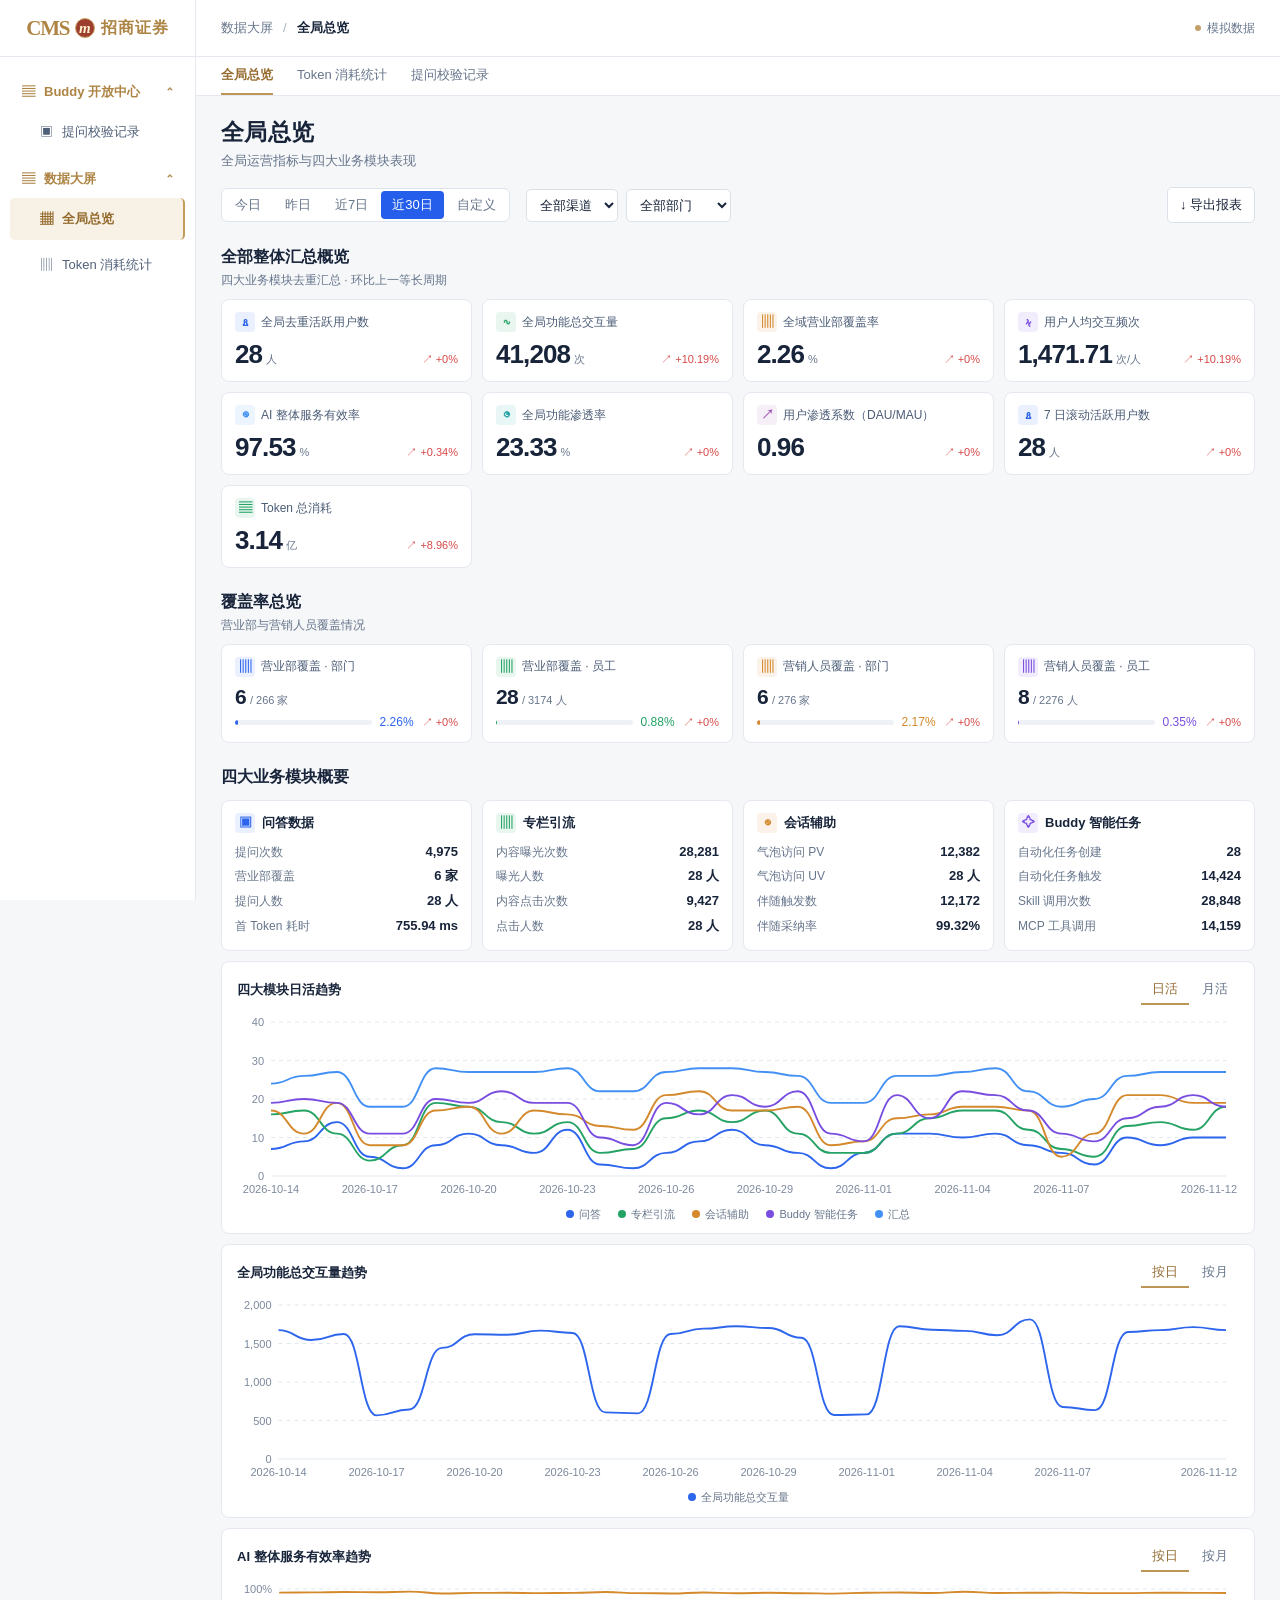
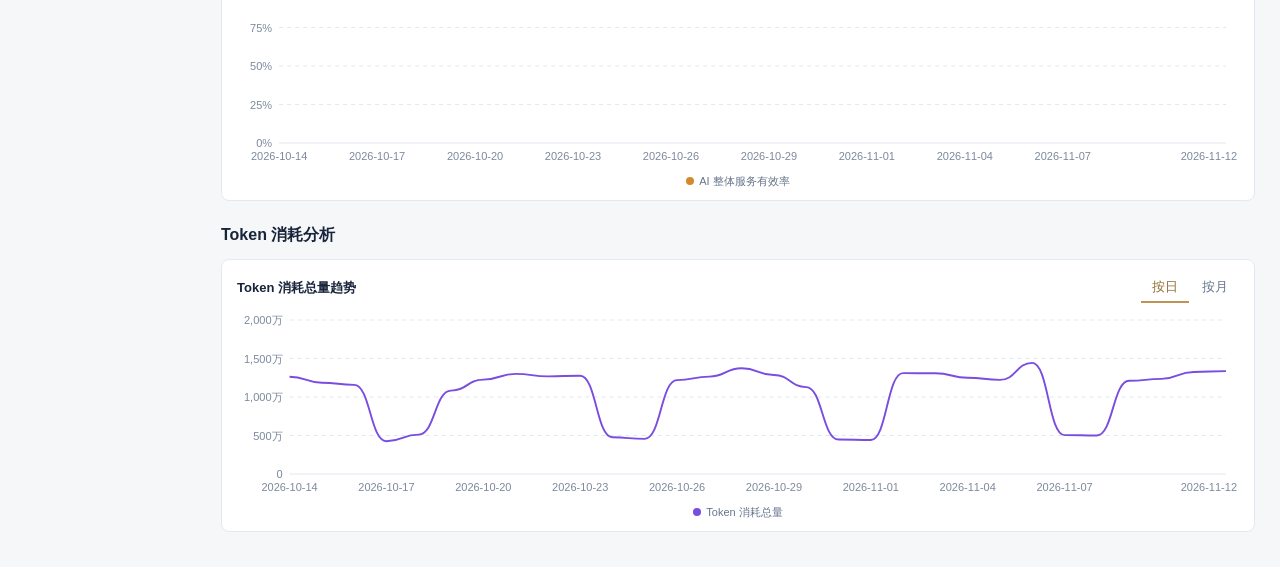
==== index.html @ 815f84dd "Add files via upload" ====
<!doctype html>
<html lang="zh-CN">
<head>
<meta charset="utf-8">
<meta name="viewport" content="width=device-width, initial-scale=1">
<title>数据大屏 · 小招 Buddy</title>
<style>
:root{--bg:#f6f7f9;--paper:#fff;--ink:#18243a;--muted:#66758b;--subtle:#8b97a9;--line:#e5e9ef;--blue:#245eea;--gold:#ad8444;--gold-bg:#f8f1e5;--green:#16865d;--red:#d74847;--rail:196px;--radius:8px;--numbers:"Bahnschrift","Segoe UI",sans-serif}
*{box-sizing:border-box}
body{margin:0;background:var(--bg);color:var(--ink);font:13px/1.55 "Microsoft YaHei","PingFang SC",sans-serif}
button,input,select{font:inherit;color:inherit}
button,select{cursor:pointer}
button{background:var(--paper);border:1px solid #dbe1e9;border-radius:5px;padding:7px 12px;white-space:nowrap}
button:hover{border-color:#a9bff6;color:var(--blue)}
:focus-visible{outline:2px solid var(--blue);outline-offset:2px}
input,select{min-width:0;border:1px solid #dbe1e9;background:white;border-radius:5px;padding:7px 9px}
a{color:inherit;text-decoration:none}
.rail{position:fixed;inset:0 auto 0 0;width:var(--rail);background:var(--paper);border-right:1px solid var(--line);z-index:3}
.brand{height:57px;display:flex;align-items:center;justify-content:center;gap:6px;border-bottom:1px solid var(--line);color:var(--gold);white-space:nowrap;font-weight:700;font-size:16px;letter-spacing:.055em}
.brand b{font:700 21px Georgia,serif;letter-spacing:-.055em}
.brand i{display:grid;place-items:center;width:20px;height:20px;background:#9d3d2e;border:1px solid #ccaa6d;border-radius:50%;color:#fff1cf;font:italic bold 15px Georgia,serif}
.rail-label{display:flex;align-items:center;gap:9px;color:var(--gold);font-weight:700;margin:25px 17px 9px;padding:0 5px}
.rail-label span:last-child{margin-left:auto}
.rail-subnav{list-style:none;margin:0;padding:0}
.rail-subnav + .rail-label{margin-top:16px}
.nav-link{display:flex;align-items:center;gap:9px;height:42px;margin:4px 10px;padding:0 12px;border-radius:5px;color:#506079;border-right:2px solid transparent}
@media(min-width:641px){.rail-subnav .nav-link{padding-inline-start:30px;white-space:nowrap}}
.nav-link:hover{background:#f6f8fc}
.nav-link[aria-current=page]{background:var(--gold-bg);color:#946b2d;border-right-color:#c39c5b;font-weight:700}
.shell{margin-left:var(--rail)}
.top{display:flex;align-items:center;justify-content:space-between;padding:0 25px;min-height:57px;background:var(--paper);border-bottom:1px solid var(--line);gap:10px}
.crumb{display:flex;align-items:center;gap:10px;color:var(--muted)}
.crumb strong{color:var(--ink)}
.crumb i{font-style:normal;color:#a7b1be}
.demo{display:flex;align-items:center;gap:6px;color:var(--muted);font-size:12px;white-space:nowrap}
.demo::before{content:"";width:6px;height:6px;border-radius:50%;background:#c3a06a}
.tabs{display:flex;align-items:stretch;gap:24px;height:39px;padding:0 25px;background:var(--paper);border-bottom:1px solid var(--line)}
.tabs a{display:flex;align-items:center;color:var(--muted);border-bottom:2px solid transparent}
.tabs a[aria-current=page]{color:#976d32;border-color:#bd9556;font-weight:700}
.record-panel{margin-top:14px;border-radius:4px}
.record-filters{padding:15px 12px;border-bottom:1px solid var(--line)}
.record-filters label{display:inline-flex;align-items:center;gap:6px}
.record-filters input{width:170px}
.record-actions{display:flex;gap:8px;margin-left:auto}
.record-query{background:#be8e52;color:white;border-color:#be8e52}
.record-query:hover{background:#a97639;color:white;border-color:#a97639}
.record-table th{background:#f7f7f8}
.record-table td:first-child{white-space:normal;min-width:210px}
.record-table td:nth-child(7){white-space:normal;min-width:125px}
.record-status{display:inline-block;padding:1px 7px;border:1px solid currentColor;border-radius:3px;font-size:12px}
.record-status.ok{color:#16865d;background:#f0fbf5}
.record-status.warn{color:#a86b2b;background:#fff7e9}
.record-status.error{color:#b33b3b;background:#fff2f2}
.record-export{border:0;padding:4px;color:var(--blue);background:transparent}
.record-panel .table-footer{justify-content:flex-end;padding-inline:12px;border-top:1px solid var(--line)}
.record-panel .table-footer button[aria-current=page]{background:#be8e52;color:white;border-color:#be8e52}
main{max-width:1760px;margin:auto;padding:21px 25px 35px}
.page-title{margin:0 0 3px;font-size:23px;letter-spacing:.015em;line-height:1.35}
.page-intro{color:var(--muted);margin:0 0 16px}
.toolbar,.filters{display:flex;align-items:center;flex-wrap:wrap;gap:8px}
.toolbar{margin-bottom:20px;min-height:35px}
.toolbar .push{margin-left:auto}
.segment{display:inline-flex;align-items:center;gap:2px;padding:2px;border:1px solid #dfe4ec;border-radius:6px;background:white}
.segment button{border:0;padding:4px 11px;background:transparent;color:var(--muted);border-radius:4px}
.segment button[aria-pressed=true]{color:white;background:var(--blue)}
.date-range{display:flex;align-items:center;flex-wrap:wrap;gap:6px}
.date-range input{padding:5px 7px}
.date-range[hidden]{display:none}
.section{margin-top:22px}
.section h2{margin:0 0 2px;font-size:16px;line-height:1.5}
.section-head{margin-bottom:9px;display:flex;align-items:end;justify-content:space-between;gap:8px;flex-wrap:wrap}
.section-head p{margin:0;font-size:12px;color:var(--muted)}
.panel,.card{background:var(--paper);border:1px solid var(--line);border-radius:var(--radius);min-width:0}
.grid4{display:grid;grid-template-columns:repeat(4,minmax(0,1fr));gap:10px}
.grid7{display:grid;grid-template-columns:repeat(7,minmax(0,1fr));gap:10px}
.card{padding:12px 13px}
.stat{min-height:83px;display:flex;flex-direction:column;justify-content:space-between;gap:8px}
.stat-label{display:flex;align-items:center;gap:6px;color:#4b5c76;font-size:12px}
.icon{width:20px;height:20px;flex:0 0 20px;display:inline-grid;place-items:center;background:color-mix(in srgb,var(--accent),white 90%);color:var(--accent);border-radius:4px;font:bold 13px var(--numbers)}
.stat-value{font:600 26px/1.1 var(--numbers);font-variant-numeric:tabular-nums;letter-spacing:-.035em;white-space:nowrap}
.unit{font:11px "Microsoft YaHei",sans-serif;color:var(--muted);margin-left:4px;letter-spacing:0}
.stat-foot{display:flex;align-items:baseline;justify-content:space-between;gap:4px;flex-wrap:wrap}
.delta{font:11px var(--numbers);white-space:nowrap}
.up{color:var(--red)}.down{color:var(--green)}
.bar-row{display:flex;align-items:center;gap:8px;margin-top:7px;color:var(--accent);font:12px var(--numbers)}
.bar{flex:1;height:5px;background:#eef1f5;border-radius:4px;overflow:hidden}
.bar i{display:block;height:100%;background:var(--accent);border-radius:4px}
.module h3{display:flex;align-items:center;gap:7px;margin:0 0 7px;font-size:13px}
.module dl{margin:0}
.module dl div{display:flex;justify-content:space-between;align-items:baseline;gap:4px;padding:3px 0}
.module dt{font-size:12px;color:var(--muted)}
.module dd{margin:0;font:600 13px var(--numbers)}
.chart-panel{margin-top:10px;padding:13px 15px 10px}
.chart-head{display:flex;align-items:center;justify-content:space-between;gap:10px;margin-bottom:5px;flex-wrap:wrap}
.chart-head h3,.pie-panel h3{font-size:13px;margin:0}
.chart-head .segment{border:0;border-radius:0;padding:0}
.chart-head .segment button{border-radius:0;border-bottom:2px solid transparent}
.chart-head .segment button[aria-pressed=true]{background:transparent;border-bottom-color:#bd9556;color:#956d35}
.plot{position:relative}
.plot canvas{display:block;width:100%;height:194px}
.plot[data-compact=true] canvas{height:175px}
.plot-tip{position:absolute;display:none;pointer-events:none;z-index:2;background:#fff;border:1px solid #e1e7ef;border-radius:6px;box-shadow:0 4px 18px #1f365a19;padding:8px 10px;font-size:12px;white-space:nowrap}
.plot-tip b{display:block;margin-bottom:3px}
.legend{display:flex;gap:6px 13px;justify-content:center;flex-wrap:wrap;margin:2px 0 0}
.legend button{background:transparent;border:0;padding:0 2px;color:var(--muted);font-size:11px}
.legend button[aria-pressed=false]{opacity:.45;text-decoration:line-through}
.swatch{width:8px;height:8px;display:inline-block;border-radius:50%;margin-right:5px}
.filter-panel{padding:10px 0;border-bottom:1px solid var(--line)}
.filter-panel .filters + .filters{margin-top:8px}
.filter-label{font-size:12px;color:var(--muted);white-space:nowrap}
.filter-btn{min-width:152px;text-align:left;display:flex;justify-content:space-between;gap:12px}
.filter-btn span:first-child{overflow:hidden;text-overflow:ellipsis;max-width:175px}
.filter-btn span:last-child{color:var(--subtle)}
.filter-dropdown{position:relative}
.filter-dropdown summary{list-style:none;cursor:pointer;background:white;border:1px solid #dbe1e9;border-radius:5px;padding:7px 12px}
.filter-dropdown summary::-webkit-details-marker{display:none}
.filter-dropdown[open] summary,.filter-dropdown summary:hover{border-color:#a9bff6}
.dropdown-options{position:absolute;z-index:4;top:calc(100% + 4px);left:0;width:215px;padding:8px;background:white;border:1px solid var(--line);border-radius:6px;box-shadow:0 4px 16px #1f365a19}
.dropdown-options input[type=search]{width:100%}
.dropdown-options label{display:flex;align-items:center;gap:7px;padding:5px 4px;cursor:pointer;border-radius:4px}
.dropdown-options label[hidden],.dropdown-options p[hidden]{display:none}
.dropdown-options label:hover{background:#f4f7fc}
.dropdown-options p{margin:6px 4px;color:var(--muted)}
@media(max-width:640px){.filter-panel{position:relative}.filter-dropdown{position:static}.dropdown-options{top:auto;left:0;margin-top:4px}}
.primary{background:var(--blue);border-color:var(--blue);color:white}
.primary:hover{background:#194fce;color:white;border-color:#194fce}
.dimension{padding:0 14px}
.dimension .chart-panel{border:0;border-radius:0;margin:0;padding:10px 0}
.dimension-tabs{display:flex;gap:16px;border-bottom:1px solid var(--line)}
.dimension-tabs button{padding:9px 9px;border:0;border-bottom:2px solid transparent;border-radius:0;background:transparent;color:var(--muted)}
.dimension-tabs button[aria-pressed=true]{border-color:var(--blue);color:var(--blue);font-weight:700}
.table-wrap{overflow:auto}
table{border-collapse:collapse;width:100%;text-align:left;white-space:nowrap}
th,td{padding:9px 12px;border-bottom:1px solid #edf0f4}
th{background:#f6f8fb;color:#516079;font-weight:600;font-size:12px}
td.num,th.num{text-align:right}
td.num{font:13px var(--numbers);font-variant-numeric:tabular-nums}
tbody tr:hover{background:#f8faff}
tbody tr:last-child td{border-bottom:0}
.table-footer{display:flex;align-items:center;justify-content:space-between;gap:8px;padding:10px 0;color:var(--muted);font-size:12px}
.table-footer button{padding:4px 9px;margin-left:4px}
button:disabled{opacity:.45;cursor:default}
.empty{text-align:center;color:var(--muted);padding:20px}
.pies{display:grid;grid-template-columns:repeat(2,minmax(0,1fr));gap:10px}
.pie-panel{padding:13px 15px}
.pie-body{display:flex;align-items:center;justify-content:center;gap:clamp(12px,3vw,45px);min-height:188px}
.pie{width:144px;aspect-ratio:1;flex:0 0 144px;position:relative}
.pie svg{display:block;width:100%;height:100%;overflow:visible}
.pie-slice{cursor:pointer;transition:opacity .15s,stroke-width .15s;pointer-events:stroke}
.pie-body[data-active] .pie-slice:not(.active){opacity:.25}
.pie-slice.active{stroke-width:25}
.pie-core{position:absolute;inset:23%;background:white;border-radius:50%;display:grid;place-content:center;text-align:center;font:600 20px var(--numbers);white-space:nowrap}
.pie-core{pointer-events:none}
.pie-core small{font:11px "Microsoft YaHei",sans-serif;color:var(--muted);margin-top:3px}
.pie-key{min-width:130px}
.pie-key button{width:100%;display:flex;align-items:center;justify-content:space-between;gap:12px;padding:4px 6px;font-size:12px;border:0;text-align:left}
.pie-key button.active{background:#edf3ff;color:#173e9b}
.pie-key b{font:600 12px var(--numbers)}
.pie-detail{min-height:24px;margin:0;text-align:center;color:var(--muted);font-size:12px}
.pie-detail:not(:empty){color:var(--ink)}
.rank{font:600 13px var(--numbers);color:var(--muted)}
.rank.hot{color:#9b6c2d;background:#fbf0dc;border-radius:4px;display:inline-block;min-width:24px;padding:2px;text-align:center}
.rank-share{display:flex;align-items:center;justify-content:flex-end;gap:8px}
.rank-share progress{width:clamp(56px,8vw,110px);height:6px;border:0;border-radius:5px;overflow:hidden;background:#e9eef6;appearance:none}
.rank-share progress::-webkit-progress-bar{background:#e9eef6}
.rank-share progress::-webkit-progress-value{background:var(--blue);border-radius:5px}
.rank-share progress::-moz-progress-bar{background:var(--blue);border-radius:5px}
.rank-share span{min-width:6ch}
#token-ranking .table-footer{padding-inline:12px;border-top:1px solid var(--line)}
dialog{border:1px solid #dce3ec;border-radius:9px;padding:0;width:min(650px,calc(100% - 30px));color:var(--ink);box-shadow:0 18px 65px #14213d30}
dialog::backdrop{background:#19283c63}
.dialog-head,.dialog-foot{display:flex;align-items:center;justify-content:space-between;padding:13px 18px;border-bottom:1px solid var(--line)}
.dialog-head h2{margin:0;font-size:16px}
.dialog-foot{justify-content:flex-end;gap:8px;border-top:1px solid var(--line);border-bottom:0}
.dialog-body{padding:13px 18px;max-height:65vh;overflow:auto}
.dialog-body p{color:var(--muted);margin:0 0 8px}
.picker-field{display:grid;grid-template-columns:70px 1fr;align-items:start;gap:8px;margin-bottom:10px}
.picker-field>label{padding-top:7px}
.picker-box input[type=search]{width:100%}
.choices{margin-top:5px;display:grid;grid-template-columns:repeat(2,minmax(0,1fr));gap:4px;max-height:142px;overflow:auto}
.choices label{display:flex;align-items:center;gap:6px;padding:3px 4px}
input[type=checkbox]{accent-color:var(--blue)}
.chips{display:flex;gap:4px;flex-wrap:wrap;margin:5px 0}
.chips button{padding:2px 6px;background:#f4f6fb;font-size:11px}
#notice{margin:0;color:#a43d36}
@media(max-width:1250px){.grid7{grid-template-columns:repeat(4,minmax(0,1fr))}}
@media(max-width:900px){:root{--rail:157px}.top,.tabs{padding-inline:15px}main{padding-inline:14px}.grid4,.grid7{grid-template-columns:repeat(2,minmax(0,1fr))}.pie-body{flex-wrap:wrap;gap:9px;padding:12px 0}.pie-key{width:100%}}
@media(max-width:640px){.rail{position:static;width:auto;display:flex;align-items:center;border-right:0;border-bottom:1px solid var(--line);padding:0 8px;flex-wrap:wrap}.brand{border:0;padding:0 5px;height:42px;font-size:13px}.rail-label,.tabs{display:none}.nav-link{padding:0 5px;margin:0 2px;font-size:12px}.shell{margin:0}.top{min-height:40px}.pies{grid-template-columns:1fr}.pie-key{width:auto}.stat-value{font-size:22px}.toolbar .push{margin-left:0}.picker-field{grid-template-columns:1fr}}
</style>
</head>
<body>
<aside class="rail">
  <div class="brand"><b>CMS</b><i aria-hidden="true">m</i><span>招商证券</span></div>
  <nav aria-label="管理后台导航">
    <div class="rail-label" id="rail-buddy"><span aria-hidden="true">▤</span> Buddy 开放中心 <span aria-hidden="true">⌃</span></div>
    <ul class="rail-subnav" aria-labelledby="rail-buddy">
      <li><a class="nav-link" data-page="validation" href="#validation"><span aria-hidden="true">▣</span>提问校验记录</a></li>
    </ul>
    <div class="rail-label" id="rail-dashboard"><span aria-hidden="true">▤</span> 数据大屏 <span aria-hidden="true">⌃</span></div>
    <ul class="rail-subnav" aria-labelledby="rail-dashboard">
      <li><a class="nav-link" data-page="overview" href="#overview"><span aria-hidden="true">▦</span>全局总览</a></li>
      <li><a class="nav-link" data-page="token" href="#token"><span aria-hidden="true">▥</span>Token 消耗统计</a></li>
    </ul>
  </nav>
</aside>
<div class="shell">
  <header class="top"><div class="crumb"><span id="crumb-group">数据大屏</span><i>/</i><strong id="crumb">全局总览</strong></div><span class="demo">模拟数据</span></header>
  <nav class="tabs" aria-label="页面切换"><a data-page="overview" href="#overview">全局总览</a><a data-page="token" href="#token">Token 消耗统计</a><a data-page="validation" href="#validation">提问校验记录</a></nav>
  <main id="main"></main>
</div>
<dialog id="picker" aria-labelledby="picker-title">
  <form id="picker-form">
    <header class="dialog-head"><h2 id="picker-title"></h2><button type="button" data-close aria-label="关闭">×</button></header>
    <div class="dialog-body" id="picker-body"></div>
    <footer class="dialog-foot"><button type="button" data-clear>清空</button><button type="button" data-close>取消</button><button class="primary" type="submit">确认</button></footer>
  </form>
</dialog>
<script>
"use strict";
const main = document.querySelector("#main");
const picker = document.querySelector("#picker");
const colors = ["#2d65ed","#24a364","#d4892d","#794de0","#4390f5","#27a4a6","#a45ab4"];
const symbols = ["♙","∿","▥","ϟ","◉","◔","↗","♙","▤"];
const spaceNames = ["小招 Buddy","营销 AI 助理","财管 AI 助理","风控 AI 报表"];
const modelNames = ["deepseekv4","qw3.1","deepseek-r1","qwen3-max","glm-5"];
const departments = ["数字金融部","财富管理部","机构业务部","风险管理部","信息技术部","运营管理部"];
const groups = ["系统","运营","投顾","风控"];
const people = ["林子涵","陈知远","周明宇","李思宁","张亦航","王雨桐","赵景然","吴书瑶","徐泽宇","孙婉清","何嘉言","许文昊","高若曦","梁启明","沈安琪","蒋子墨","罗致远","郑嘉宁","叶明哲","唐雨菲","顾星辰","程宇轩","方思源","夏清越","陆文静","彭子恒","秦映雪","潘景行"].map((name,index) => ({
  name, department: departments[index % departments.length], group: groups[(index + Math.floor(index / 5)) % groups.length]
}));
const moduleNames = ["问答","专栏引流","会话辅助","Buddy 智能任务"];
const day = 86400000;
const endDay = Date.UTC(2026,10,12);
const startDay = Date.UTC(2026,4,1);
const iso = value => new Date(value).toISOString().slice(0,10);
const stamp = value => new Date(value).toISOString().slice(0,16);
const parseDay = value => Date.parse(value + "T00:00Z");
const number = value => Math.round(value).toLocaleString("zh-CN");
const decimal = (value, digits=2) => Number(value.toFixed(digits)).toLocaleString("zh-CN",{maximumFractionDigits:digits});
const compact = value => value >= 1e8 ? [decimal(value/1e8),"亿"] : value >= 1e4 ? [decimal(value/1e4),"万"] : [number(value),""];
const short = value => compact(value).join("");
const pct = value => decimal(value) + "%";
const safe = value => String(value).replace(/[&<>"']/g, char => ({"&":"&amp;","<":"&lt;",">":"&gt;",'"':"&quot;","'":"&#39;"})[char]);
function randomGenerator(seed) {
  return () => {
    seed = (Math.imul(seed,1664525) + 1013904223) >>> 0;
    return seed / 4294967296;
  };
}
const random = randomGenerator(62317);
const records = [];
for (let date = startDay; date <= endDay; date += day) {
  const weekend = [0,6].includes(new Date(date).getUTCDay());
  const growth = 0.62 + (date-startDay)/(endDay-startDay)*0.62;
  const events = weekend ? 36 : 104;
  for (let index = 0; index < events; index++) {
    const user = Math.floor(random() ** 1.65 * people.length);
    const space = Math.floor(random() ** 1.7 * spaceNames.length);
    const model = Math.floor(random() ** 1.45 * modelNames.length);
    const module = Math.floor(random() ** .65 * moduleNames.length);
    const requests = Math.max(1,Math.round((2 + random()*14) * growth * (1 + (3-space)*.24)));
    const input = Math.round(requests * (1900 + random()*6300) * (1 + module*.12));
    const output = Math.round(requests * (300 + random()*2350));
    const successes = requests - (random() < .28 ? 1 : 0);
    const effective = Math.max(0,successes - (random() < .12 ? 1 : 0));
    const first = (370 + random()*650 + model*44) * successes;
    const answer = (1.75 + random()*3.1 + model*.25) * successes;
    const hour = 8 + Math.floor(random()*13);
    const minute = Math.floor(random()*12)*5;
    const channel = ["PC 端","移动端"][random() < .83 ? 0 : 1];
    records.push({time:date + hour*3600000 + minute*60000,user,space,model,module,requests,input,output,successes,effective,first,answer,channel});
  }
}
const overview = {preset:"近30日",start:iso(endDay-29*day),end:iso(endDay),channel:"",department:"",modes:{}};
const tokenFrom = endDay-29*day;
const tokenTo = endDay+day;
const token = {
  preset:"近30日",start:iso(tokenFrom),end:iso(tokenTo-day),
  granularity:"day",space:new Set(),model:new Set(),group:new Set(),user:new Set(),
  dimension:"space",metric:"total",page:1,rankPage:1
};
const windows = {"今日":1,"昨日":1,"近7日":7,"近30日":30};
const dimensions = {space:"空间",user:"用户",model:"模型"};
const metrics = [
  {id:"requests",label:"请求次数",unit:"次",read:a=>a.requests,format:number},
  {id:"input",label:"输入 Token",unit:"",read:a=>a.input,format:number},
  {id:"output",label:"输出 Token",unit:"",read:a=>a.output,format:number},
  {id:"total",label:"Token 总量",unit:"",read:a=>a.input+a.output,format:number},
  {id:"first",label:"平均首字返回耗时",unit:"ms",read:a=>a.successes?a.first/a.successes:null,format:decimal},
  {id:"rate",label:"请求成功率",unit:"%",read:a=>a.requests?a.successes/a.requests*100:null,format:decimal},
  {id:"answer",label:"平均回答耗时",unit:"s",read:a=>a.successes?a.answer/a.successes:null,format:decimal}
];
const empty = () => ({requests:0,input:0,output:0,successes:0,effective:0,first:0,answer:0,users:new Set(),modules:moduleNames.map(()=>new Set())});
function add(stats,record) {
  for (const key of ["requests","input","output","successes","effective","first","answer"]) stats[key] += record[key];
  stats.users.add(record.user);
  stats.modules[record.module].add(record.user);
}
function summarize(rows) {
  const stats = empty();
  for (const row of rows) add(stats,row);
  return stats;
}
function groupRows(rows,property,names) {
  const stats = names.map((name,index) => ({name,index,...empty()}));
  for (const row of rows) add(stats[row[property]],row);
  return stats.filter(entry => entry.requests).sort((a,b) => (b.input+b.output)-(a.input+a.output));
}
function metricText(metric,stats,condensed=false) {
  const value = metric.read(stats);
  if (value === null) return ["—",""];
  if (condensed && ["input","output","total"].includes(metric.id)) return compact(value);
  return [metric.format(value),metric.unit];
}
function presetDates(state, preset) {
  const stop = preset === "昨日" ? endDay-day : endDay;
  const start = stop - (windows[preset]-1)*day;
  state.start = iso(start);
  state.end = iso(stop);
}
function dateFilter(state) {
  return `
    <div class="segment" aria-label="日期快捷筛选">${[...Object.keys(windows),"自定义"].map(label=>`<button data-preset="${label}" aria-pressed="${state.preset===label}">${label}</button>`).join("")}</div>
    <div class="date-range" ${state.preset==="自定义"?"":"hidden"}>
      <input type="date" aria-label="开始时间" data-start value="${state.start}" required><span>至</span>
      <input type="date" aria-label="结束时间" data-end value="${state.end}" required>
    </div>
    <p id="notice" role="status"></p>`;
}
function renderToolbar(state) {
  return `<div class="toolbar">
    ${dateFilter(state)}
    <select aria-label="渠道" data-overview-filter="channel">${options(["","PC 端","移动端"],state.channel,"全部渠道")}</select>
      <select aria-label="部门" data-overview-filter="department">${options(["",...departments],state.department,"全部部门")}</select>
      <button class="push" data-export>↓ 导出报表</button>
  </div>`;
}
function options(values, selected, emptyLabel="") {
  return values.map(value=>`<option value="${safe(value)}" ${value===selected?"selected":""}>${safe(value||emptyLabel)}</option>`).join("");
}
function section(title,description,body) {
  return `<section class="section"><div class="section-head"><div><h2>${title}</h2>${description?`<p>${description}</p>`:""}</div></div>${body}</section>`;
}
function statCard(label,parts,index,delta="") {
  return `<div class="card stat" style="--accent:${colors[index%colors.length]}"><div class="stat-label"><span class="icon" aria-hidden="true">${symbols[index%symbols.length]}</span>${label}</div><div class="stat-foot"><div class="stat-value">${parts[0]}<span class="unit">${parts[1]}</span></div>${delta}</div></div>`;
}
function comparison(now,before) {
  if (!before || now === null) return "";
  const change = (now-before)/before*100;
  const positive = change >= 0;
  return `<span class="delta ${positive?"up":"down"}" title="较上一等长周期">${positive?"↗ +":"↘ "}${pct(change)}</span>`;
}
function filterOverview(from,to) {
  return records.filter(row=>row.time>=from && row.time<to && (!overview.channel || overview.channel===row.channel) && (!overview.department || overview.department===people[row.user].department));
}
function overviewStats(rows,to) {
  const agg = summarize(rows);
  const active = agg.users.size;
  const depts = new Set([...agg.users].map(user=>people[user].department));
  const recent = summarize(filterOverview(to-7*day,to)).users.size;
  const daily = summarize(filterOverview(to-day,to)).users.size;
  const monthly = summarize(filterOverview(to-30*day,to)).users.size;
  return [active,agg.requests,depts.size/266*100,active?agg.requests/active:0,agg.requests?agg.effective/agg.requests*100:null,active/120*100,monthly?daily/monthly:0,recent,agg.input+agg.output];
}
const overviewLabels = ["全局去重活跃用户数","全局功能总交互量","全域营业部覆盖率","用户人均交互频次","AI 整体服务有效率","全局功能渗透率","用户渗透系数（DAU/MAU）","7 日滚动活跃用户数","Token 总消耗"];
const overviewUnits = ["人","次","%","次/人","%","%","","人",""];
function overviewParts(value,index) {
  if (value === null) return ["—",""];
  if (index===8) return compact(value);
  return [[3,2,4,5,6].includes(index)?decimal(value):number(value),overviewUnits[index]];
}
function coverageValues(rows) {
  const users = summarize(rows).users;
  const marketing = people.map((person,index)=>({person,index})).filter(({person})=>person.group==="投顾");
  const marketingActive = marketing.filter(({index})=>users.has(index));
  const deptCount = list => new Set(list.map(person=>person.department)).size;
  return [
    ["营业部覆盖 · 部门",deptCount([...users].map(index=>people[index])),266,"家"],
    ["营业部覆盖 · 员工",users.size,3174,"人"],
    ["营销人员覆盖 · 部门",deptCount(marketingActive.map(({person})=>person)),276,"家"],
    ["营销人员覆盖 · 员工",marketingActive.length,2276,"人"]
  ];
}
function coverage(rows,previousRows) {
  const previous = coverageValues(previousRows);
  return `<div class="grid4">${coverageValues(rows).map(([label,count,total,unit],index)=>`<div class="card" style="--accent:${colors[index]}"><div class="stat-label"><span class="icon" aria-hidden="true">▥</span>${label}</div><div class="stat-value" style="font-size:21px;margin-top:8px">${count}<span class="unit">/ ${total} ${unit}</span></div><div class="bar-row"><div class="bar"><i style="width:${count/total*100}%"></i></div>${pct(count/total*100)}${comparison(count,previous[index][1])}</div></div>`).join("")}</div>`;
}
function modules(rows) {
  const grouped = moduleNames.map((_,index)=>summarize(rows.filter(row=>row.module===index)));
  const blocks = [
    [["提问次数",number(grouped[0].requests)],["营业部覆盖",new Set([...grouped[0].users].map(user=>people[user].department)).size+" 家"],["提问人数",grouped[0].users.size+" 人"],["首 Token 耗时",metricText(metrics[4],grouped[0]).join(" ")]],
    [["内容曝光次数",number(grouped[1].requests*3)],["曝光人数",grouped[1].users.size+" 人"],["内容点击次数",number(grouped[1].requests)],["点击人数",grouped[1].users.size+" 人"]],
    [["气泡访问 PV",number(grouped[2].requests)],["气泡访问 UV",grouped[2].users.size+" 人"],["伴随触发数",number(grouped[2].successes)],["伴随采纳率",grouped[2].successes?pct(grouped[2].effective/grouped[2].successes*100):"—"]],
    [["自动化任务创建",number(grouped[3].users.size)],["自动化任务触发",number(grouped[3].requests)],["Skill 调用次数",number(grouped[3].requests*2)],["MCP 工具调用",number(grouped[3].successes)]]
  ];
  return `<div class="grid4">${blocks.map((items,index)=>`<div class="card module" style="--accent:${colors[index]}"><h3><span class="icon" aria-hidden="true">${["▣","▥","◉","✧"][index]}</span>${index===0?"问答数据":moduleNames[index]}</h3><dl>${items.map(([label,value])=>`<div><dt>${label}</dt><dd>${value}</dd></div>`).join("")}</dl></div>`).join("")}</div>`;
}
function chartPanel(id,title,control="",compactHeight=false) {
  return `<div class="panel chart-panel"><div class="chart-head"><h3>${title}</h3>${control}</div><div class="plot" data-compact="${compactHeight}"><canvas id="${id}" role="img" aria-label="${title}"></canvas><div class="plot-tip"></div></div><div class="legend" data-legend="${id}"></div></div>`;
}
function overviewChart(id,title,active=false) {
  const mode = overview.modes[id]||"day";
  return chartPanel(id,title,`<div class="segment" aria-label="${title}时间粒度">${["day","month"].map((value,index)=>`<button data-chart-mode="${id}" data-mode="${value}" aria-pressed="${mode===value}">${(active?["日活","月活"]:["按日","按月"])[index]}</button>`).join("")}</div>`);
}
function renderOverview() {
  const from = parseDay(overview.start);
  const to = parseDay(overview.end)+day;
  const rows = filterOverview(from,to);
  const values = overviewStats(rows,to);
  const previousRows = filterOverview(from-(to-from),from);
  const earlier = overviewStats(previousRows,from);
  main.innerHTML = `<h1 class="page-title">全局总览</h1><p class="page-intro">全局运营指标与四大业务模块表现</p>
    ${renderToolbar(overview)}
    ${section("全部整体汇总概览","四大业务模块去重汇总 · 环比上一等长周期",`<div class="grid4">${overviewLabels.map((label,index)=>statCard(label,overviewParts(values[index],index),index,comparison(values[index],earlier[index]))).join("")}</div>`)}
    ${section("覆盖率总览","营业部与营销人员覆盖情况",coverage(rows,previousRows))}
    ${section("四大业务模块概要","",modules(rows)+overviewChart("activity",overview.modes.activity==="month"?"四大模块月活趋势":"四大模块日活趋势",true)+overviewChart("interactions","全局功能总交互量趋势")+overviewChart("effectiveness","AI 整体服务有效率趋势"))}
    ${section("Token 消耗分析","",overviewChart("token-total","Token 消耗总量趋势"))}`;
  const specs = {
    activity:{series:[...moduleNames,"汇总"].map((name,index)=>({name,color:colors[index],read:a=>index===4?a.users.size:a.modules[index].size})),format:number,unit:"人"},
    interactions:{series:[{name:"全局功能总交互量",color:colors[0],read:a=>a.requests}],format:number,unit:"次"},
    effectiveness:{series:[{name:"AI 整体服务有效率",color:colors[2],read:a=>a.requests?a.effective/a.requests*100:null}],format:decimal,unit:"%",max:100},
    "token-total":{series:[{name:"Token 消耗总量",color:colors[3],read:a=>a.input+a.output}],format:short,unit:""}
  };
  for (const [id,spec] of Object.entries(specs)) {
    const mode = overview.modes[id]||"day";
    const currentMonthOnly = overview.preset==="近30日" && mode==="month" && id!=="activity";
    const chartFrom = currentMonthOnly ? Math.max(from,bucketStart(to-1,"month")) : from;
    const chartRows = chartFrom===from ? rows : rows.filter(row=>row.time>=chartFrom);
    const data = buckets(chartRows,chartFrom,to,mode);
    renderChart(id,data.map(item=>item.label),spec.series.map(series=>({...series,values:data.map(item=>series.read(item.stats))})),spec);
  }
}
function bucketStart(time,mode) {
  if (mode==="month") {
    const date = new Date(time);
    return Date.UTC(date.getUTCFullYear(),date.getUTCMonth(),1);
  }
  const step = {five:300000,hour:3600000,day}[mode];
  return Math.floor(time/step)*step;
}
function bucketLabel(time,mode) {
  if (mode==="month") return iso(time).slice(0,7);
  if (mode==="day") return iso(time);
  return stamp(time).replace("T"," ");
}
function buckets(rows,from,to,mode) {
  const result = new Map();
  const step = {five:300000,hour:3600000,day}[mode];
  const effectiveStart = Math.max(from,startDay);
  const effectiveEnd = Math.min(to,endDay+day);
  if (effectiveStart>=effectiveEnd) return [];
  for (let time=bucketStart(effectiveStart,mode); time<effectiveEnd; time=step?time+step:Date.UTC(new Date(time).getUTCFullYear(),new Date(time).getUTCMonth()+1,1)) {
    result.set(time,{label:bucketLabel(time,mode),stats:empty()});
  }
  for (const row of rows) add(result.get(bucketStart(row.time,mode)).stats,row);
  return [...result.values()];
}
const charts = new Map();
function renderChart(id,labels,series,spec) {
  const canvas = document.getElementById(id);
  const legend = main.querySelector(`[data-legend="${id}"]`);
  const chart = {canvas,labels,series,spec,legend,hidden:new Set(),hover:null};
  charts.set(id,chart);
  legend.innerHTML = series.map((item,index)=>`<button data-legend-id="${id}" data-series="${index}" aria-pressed="true"><i class="swatch" style="background:${item.color}"></i>${safe(item.name)}</button>`).join("");
  canvas.addEventListener("pointermove",event=>{
    const {left,right} = chart.bounds;
    const x = event.offsetX;
    if (!labels.length || x<left || x>right) return hideTip(chart);
    chart.hover = Math.round((x-left)/(right-left)*(labels.length-1));
    const tip = canvas.nextElementSibling;
    tip.innerHTML = `<b>${safe(labels[chart.hover])}</b>` + series.map((item,index)=>{
      if (chart.hidden.has(index)) return "";
      const value = item.values[chart.hover];
      return `<div><i class="swatch" style="background:${item.color}"></i>${safe(item.name)} · ${value===null?"—":(spec.tipFormat||spec.format)(value)+(spec.unit==="%"?"%":spec.unit?" "+spec.unit:"")}</div>`;
    }).join("");
    tip.style.display = "block";
    tip.style.left = Math.max(0,Math.min(canvas.clientWidth-tip.offsetWidth,x+10))+"px";
    tip.style.top = Math.max(0,Math.min(canvas.clientHeight-tip.offsetHeight,event.offsetY-32))+"px";
    paint(chart);
  });
  canvas.addEventListener("pointerleave",()=>hideTip(chart));
  paint(chart);
}
function hideTip(chart) {
  if (chart.hover===null) return;
  chart.hover = null;
  chart.canvas.nextElementSibling.style.display = "none";
  paint(chart);
}
function paint({canvas,labels,series,spec,hidden,hover}) {
  const chart = charts.get(canvas.id);
  const width = canvas.clientWidth;
  const height = canvas.clientHeight;
  if (!width || !height) return;
  const scale = window.devicePixelRatio || 1;
  if (canvas.width !== Math.round(width*scale) || canvas.height !== Math.round(height*scale)) {
    canvas.width = Math.round(width*scale);
    canvas.height = Math.round(height*scale);
  }
  const ctx = canvas.getContext("2d");
  ctx.setTransform(scale,0,0,scale,0,0);
  ctx.clearRect(0,0,width,height);
  const visible = series.filter((_,index)=>!hidden.has(index));
  const values = visible.flatMap(item=>item.values).filter(value=>value!==null);
  ctx.font = '11px "Segoe UI", sans-serif';
  if (!values.length) {
    ctx.fillStyle = "#78869b";
    ctx.textAlign = "center";
    ctx.fillText("暂无数据",width/2,height/2);
    chart.bounds = {left:40,right:width-10};
    return;
  }
  let observedMax = 0;
  for (const value of values) observedMax = Math.max(observedMax,value);
  const power = 10**Math.floor(Math.log10(Math.max(1,observedMax)/4));
  const tick = [1,2,2.5,5,10].map(value=>value*power).find(value=>value*4>=observedMax) || 1;
  const max = spec.max || tick*4;
  const tickLabel = value => spec.format(value)+(spec.unit==="%"?"%":"");
  const left = Math.max(34,ctx.measureText(tickLabel(max)).width+14);
  const right = width-13;
  const top = 12;
  const bottom = height-28;
  chart.bounds = {left,right};
  const x = index => labels.length<=1?(left+right)/2:left + (right-left)*index/(labels.length-1);
  const y = value => bottom - (bottom-top)*value/max;
  for (let index=0; index<=4; index++) {
    const value = max*index/4;
    const pos = y(value);
    ctx.beginPath();
    ctx.setLineDash(index?[4,4]:[]);
    ctx.strokeStyle = "#e1e7ef";
    ctx.lineWidth = 1;
    ctx.moveTo(left,pos);
    ctx.lineTo(right,pos);
    ctx.stroke();
    ctx.fillStyle = "#7c899d";
    ctx.textAlign = "right";
    ctx.fillText(tickLabel(value),left-7,pos+4);
  }
  ctx.setLineDash([]);
  const axisLabel = index => {
    const label = labels[index];
    const text = label.length>10 ? label.slice(5) : label;
    const half = ctx.measureText(text).width/2;
    const center = Math.max(half+2,Math.min(width-half-2,x(index)));
    return {text,center,start:center-half,end:center+half};
  };
  if (labels.length) {
    const first = axisLabel(0);
    const last = axisLabel(labels.length-1);
    const gap = 12;
    ctx.textAlign = "center";
    ctx.fillText(first.text,first.center,bottom+17);
    if (last.start>=first.end+gap) {
      const slots = Math.max(1,Math.floor((right-left)/(Math.max(first.end-first.start,last.end-last.start)+gap)));
      const stride = Math.ceil((labels.length-1)/slots);
      let previousEnd = first.end;
      for (let index=stride; index<labels.length-1; index+=stride) {
        const label = axisLabel(index);
        if (label.start<previousEnd+gap || label.end+gap>last.start) continue;
        ctx.fillText(label.text,label.center,bottom+17);
        previousEnd = label.end;
      }
      ctx.fillText(last.text,last.center,bottom+17);
    }
  }
  for (const item of visible) {
    ctx.strokeStyle = item.color;
    ctx.fillStyle = item.color;
    ctx.lineWidth = 1.9;
    ctx.lineJoin = "round";
    ctx.beginPath();
    let last = null;
    item.values.forEach((value,index)=>{
      if (value===null) {
        last = null;
        return;
      }
      const pos = x(index);
      if (last===null) ctx.moveTo(pos,y(value));
      else if (item.values.length<=90) {
        const middle = (last.x+pos)/2;
        ctx.bezierCurveTo(middle,last.y,middle,y(value),pos,y(value));
      } else ctx.lineTo(pos,y(value));
      last = {x:pos,y:y(value)};
    });
    ctx.stroke();
    item.values.forEach((value,index)=>{
      if (value===null) return;
      const isolated = (item.values[index-1]??null)===null && (item.values[index+1]??null)===null;
      if (item.values.length>7 && !isolated) return;
      ctx.beginPath();
      ctx.arc(x(index),y(value),2.5,0,Math.PI*2);
      ctx.fill();
    });
  }
  if (hover!==null) {
    ctx.beginPath();
    ctx.setLineDash([3,3]);
    ctx.strokeStyle = "#a2afc2";
    ctx.lineWidth = 1;
    ctx.moveTo(x(hover),top);
    ctx.lineTo(x(hover),bottom);
    ctx.stroke();
  }
}
function selectedTokenUsers() {
  const includeAll = !token.user.size && !token.group.size;
  return new Set(people.flatMap((person,index)=>
    includeAll || token.user.has(index) || token.group.has(groups.indexOf(person.group)) ? [index] : []));
}
function selectedLabel(set,names) {
  if (set.size===1) return names[[...set][0]];
  return set.size?`已选 ${set.size} 项`:"";
}
function dropdownLabel(type) {
  return selectedLabel(token[type],nameLists[type]) || "全部"+dimensions[type];
}
function filterDropdown(type) {
  const name = dimensions[type];
  return `<details class="filter-dropdown" data-dropdown="${type}">
    <summary class="filter-btn" aria-label="${name}筛选，${safe(dropdownLabel(type))}"><span>${safe(dropdownLabel(type))}</span><span aria-hidden="true">⌄</span></summary>
    <div class="dropdown-options">
      <input type="search" data-dropdown-search aria-label="搜索${name}" placeholder="搜索${name}">
      ${nameLists[type].map((label,index)=>`<label data-option><input type="checkbox" data-dropdown-option value="${index}" ${token[type].has(index)?"checked":""}>${safe(label)}</label>`).join("")}
      <p data-no-options role="status" hidden>无匹配项</p>
    </div>
  </details>`;
}
function tokenFilters() {
  const users = token.group.size||token.user.size?`${token.group.size} 个用户组 · ${token.user.size} 位用户`:"全部用户";
  return `<div class="filter-panel">
    <div class="filters">${dateFilter(token)}</div>
    <div class="filters">
      <label class="filter-label" for="granularity">时间粒度</label>
      <select id="granularity" data-token-select="granularity">${Object.entries({five:"5 分钟",hour:"小时",day:"日",month:"月"}).map(([id,label])=>`<option value="${id}" ${id===token.granularity?"selected":""}>${label}</option>`).join("")}</select>
      <span class="filter-label">${dimensions[token.dimension]}</span>
      ${token.dimension==="user"?`<button class="filter-btn" data-picker="user"><span>${users}</span><span aria-hidden="true">⌄</span></button>`:filterDropdown(token.dimension)}
      <button data-reset>重置筛选</button>
    </div>
  </div>`;
}
function dimensionTable(entries) {
  const pageSize = 8;
  const totalPages = Math.max(1,Math.ceil(entries.length/pageSize));
  token.page = Math.min(totalPages,token.page);
  const groupByUser = token.dimension==="user";
  const body = entries.slice((token.page-1)*pageSize,token.page*pageSize).map(entry=>`<tr><td>${safe(entry.name)}</td>${groupByUser?`<td>${safe(people[entry.index].department)}</td>`:""}${metrics.map(metric=>`<td class="num">${metricText(metric,entry).join(["first","answer"].includes(metric.id)?" ":"")}</td>`).join("")}</tr>`).join("");
  return `<div class="table-wrap"><table aria-label="调用量统计"><thead><tr><th>${dimensions[token.dimension]}</th>${groupByUser?"<th>部门</th>":""}${metrics.map(metric=>`<th class="num">${metric.label}</th>`).join("")}</tr></thead><tbody>${body||`<tr><td class="empty" colspan="${groupByUser?9:8}">当前筛选条件下暂无数据</td></tr>`}</tbody></table></div>
    <div class="table-footer"><span>共 ${entries.length} 条</span><div>${token.page} / ${totalPages} 页 <button data-table-page="-1" ${token.page===1?"disabled":""}>上一页</button><button data-table-page="1" ${token.page===totalPages?"disabled":""}>下一页</button></div></div>`;
}
function pie(title,entries,total,names) {
  const parts = names.map((name,index)=>{
    const entry = entries.find(item=>item.index===index);
    const value = entry?entry.input+entry.output:0;
    return {name,color:colors[index],value,share:total?value/total:0};
  });
  let angle = -Math.PI/2;
  const point = radians => `${72+58*Math.cos(radians)} ${72+58*Math.sin(radians)}`;
  const slices = parts.map((part,index)=>{
    if (!part.share) return "";
    const attrs = `class="pie-slice" data-pie-part="${index}" stroke="${part.color}"`;
    if (part.share===1) return `<circle ${attrs} cx="72" cy="72" r="58"/>`;
    const start = angle;
    angle += part.share*2*Math.PI;
    return `<path ${attrs} d="M ${point(start)} A 58 58 0 ${part.share>.5?1:0} 1 ${point(angle)}"/>`;
  }).join("");
  return `<div class="panel pie-panel"><h3>${title}</h3><div class="pie-body">
    <div class="pie" aria-hidden="true"><svg viewBox="0 0 144 144" fill="none" stroke-width="22">${slices||'<circle cx="72" cy="72" r="58" stroke="#edf0f5"/>'}</svg><div class="pie-core">${short(total)}<small>Token 总量</small></div></div>
    <div class="pie-key">${parts.map((part,index)=>`<button type="button" data-pie-part="${index}" data-pie-detail="${safe(part.name)} · ${number(part.value)} Token · ${pct(part.share*100)}" aria-pressed="false"><span><i class="swatch" style="background:${part.color}"></i>${safe(part.name)}</span><b>${pct(part.share*100)}</b></button>`).join("")}</div>
    </div><p class="pie-detail"></p></div>`;
}
function ranking(entries,total) {
  const top = entries.slice(0,20);
  const pageSize = 10;
  const pageCount = Math.max(1,Math.ceil(top.length/pageSize));
  const offset = (token.rankPage-1)*pageSize;
  const rows = top.slice(offset,offset+pageSize).map((entry,index)=>{
    const rank = offset+index+1;
    const used = entry.input+entry.output;
    const share = used/total*100;
    return `<tr><td><span class="rank ${rank<=3?"hot":""}">${rank}</span></td><td>${safe(entry.name)}</td><td>${safe(people[entry.index].department)}</td><td class="num">${number(used)}</td><td class="num">${number(entry.requests)}</td><td class="num"><div class="rank-share"><progress max="100" value="${share}" aria-hidden="true"></progress><span>${pct(share)}</span></div></td></tr>`;
  }).join("");
  return `<div class="panel"><div class="table-wrap"><table aria-label="Top 20 用户 Token 用量"><thead><tr><th>排名</th><th>名称</th><th>部门</th><th class="num">Token 总量</th><th class="num">调用次数</th><th class="num">用量占比</th></tr></thead><tbody>
  ${rows||'<tr><td class="empty" colspan="6">暂无数据</td></tr>'}
  </tbody></table></div><div class="table-footer"><span>共 ${top.length} 条</span><div>${token.rankPage} / ${pageCount} 页 <button data-rank-page="-1" ${token.rankPage===1?"disabled":""}>上一页</button><button data-rank-page="1" ${token.rankPage===pageCount?"disabled":""}>下一页</button></div></div></div>`;
}
const tokenRows = records.filter(row=>row.time>=tokenFrom && row.time<tokenTo);
const tokenStats = summarize(tokenRows);
const tokenTotal = tokenStats.input+tokenStats.output;
const tokenUsers = groupRows(tokenRows,"user",people.map(person=>person.name));
function renderToken() {
  main.innerHTML = `<h1 class="page-title">Token 消耗统计</h1>
  ${section("用量概览","",`<div class="grid7">${metrics.map((item,index)=>statCard(item.label,metricText(item,tokenStats,true),index)).join("")}</div>`)}
  ${section("模型调用统计","",`<div class="panel dimension"><div class="dimension-tabs" aria-label="统计维度">${Object.entries(dimensions).map(([id,label])=>`<button data-dimension="${id}" aria-pressed="${token.dimension===id}">按${label}</button>`).join("")}</div><div id="token-filters">${tokenFilters()}</div><div id="token-results"></div></div>`)}
  ${section("分类统计","",`<div class="pies">${pie("各空间 Token 用量占比",groupRows(tokenRows,"space",spaceNames),tokenTotal,spaceNames)}${pie("各模型 Token 用量占比",groupRows(tokenRows,"model",modelNames),tokenTotal,modelNames)}</div>`)}
  ${section("Top 20 用户 Token 用量排名","",`<div id="token-ranking">${ranking(tokenUsers,tokenTotal)}</div>`)}`;
  renderTokenResults();
}
function renderTokenResults() {
  const from = parseDay(token.start);
  const to = parseDay(token.end)+day;
  const byUser = token.dimension==="user";
  const selected = byUser?selectedTokenUsers():token[token.dimension];
  const rows = records.filter(row=>row.time>=from && row.time<to
    && ((!byUser && !selected.size) || selected.has(row[token.dimension])));
  const entries = groupRows(rows,token.dimension,nameLists[token.dimension]);
  const metric = metrics.find(item=>item.id===token.metric);
  const trendLabel = byUser?`用户调用趋势 · ${selected.size} 位用户`:dimensions[token.dimension]+"调用趋势";
  const trend = chartPanel("dimension-trend",trendLabel,`<select data-token-select="metric" aria-label="趋势指标">${metrics.map(item=>`<option value="${item.id}" ${item===metric?"selected":""}>${byUser?userTrendLabel(item):item.label}</option>`).join("")}</select>`,true);
  main.querySelector("#token-results").innerHTML = trend+dimensionTable(entries);
  const data = buckets(rows,from,to,token.granularity);
  const labels = data.map(item=>item.label);
  const tokenMetric = ["input","output","total"].includes(metric.id);
  const format = tokenMetric?short:byUser?decimal:metric.format;
  const series = byUser?[{
    name:userTrendLabel(metric),color:colors[0],
    values:data.map(({stats})=>{
      if (metric.id==="rate") return stats.requests?stats.effective/stats.requests*100:null;
      if (tokenMetric || metric.id==="requests") return selected.size?metric.read(stats)/selected.size:null;
      return metric.read(stats);
    })
  }]:entries.map((entry,index)=>{
    const values = buckets(rows.filter(row=>row[token.dimension]===entry.index),from,to,token.granularity);
    return {name:entry.name,color:colors[index],values:values.map(item=>metric.read(item.stats))};
  });
  const spec = {format,unit:metric.unit,max:metric.id==="rate"?100:null};
  if (byUser) spec.tipFormat = decimal;
  renderChart("dimension-trend",labels,series,spec);
}
function userTrendLabel(metric) {
  if (metric.id==="rate") return "AI 整体服务有效率";
  if (["requests","input","output","total"].includes(metric.id)) return "人均"+metric.label;
  return metric.label;
}
const nameLists = {space:spaceNames,model:modelNames,group:groups,user:people.map(person=>person.name)};
const pickerLabels = {group:"按用户组",user:"指定用户"};
let draft = {};
function openUserPicker() {
  const fields = ["group","user"];
  draft = Object.fromEntries(fields.map(field=>[field,new Set(token[field])]));
  document.querySelector("#picker-title").textContent = "筛选用户";
  document.querySelector("#picker-body").innerHTML = `<p>同时选择用户组和指定用户时，统计两者的并集，同一用户只计一次。</p>
    ${fields.map(field=>`<div class="picker-field"><label for="search-${field}">${pickerLabels[field]}</label><div class="picker-box"><input type="search" id="search-${field}" data-search="${field}" placeholder="${field==="user"?"搜索用户名或部门":"搜索"+pickerLabels[field].replace("按","")}"><div class="chips" data-chips="${field}"></div><div class="choices" data-choices="${field}"></div></div></div>`).join("")}
    <div id="user-preview"></div>`;
  refreshPicker();
  picker.showModal();
}
function refreshPicker() {
  for (const [field,selected] of Object.entries(draft)) {
    const query = picker.querySelector(`[data-search="${field}"]`).value.trim().toLowerCase();
    const names = nameLists[field];
    const filtered = names.map((name,index)=>({name,index})).filter(({name,index})=>(name+(field==="user"?people[index].department:"")).toLowerCase().includes(query));
    picker.querySelector(`[data-chips="${field}"]`).innerHTML = [...selected].map(index=>`<button type="button" data-remove="${field}" data-index="${index}" aria-label="移除 ${safe(names[index])}">${safe(names[index])} ×</button>`).join("");
    picker.querySelector(`[data-choices="${field}"]`).innerHTML = filtered.map(({name,index})=>`<label><input type="checkbox" data-field="${field}" value="${index}" ${selected.has(index)?"checked":""}>${safe(name)}</label>`).join("") || '<span class="empty">无匹配项</span>';
  }
  const users = people.map((person,index)=>({...person,manual:draft.user.has(index),byGroup:draft.group.has(groups.indexOf(person.group))})).filter(person=>person.manual||person.byGroup);
  picker.querySelector("#user-preview").innerHTML = `<p>已选 ${users.length} 人${users.length?"":" · 清空选择时显示全部用户"}</p>${users.length?`<div class="table-wrap"><table aria-label="已选用户"><thead><tr><th>姓名</th><th>所属部门</th><th>筛选来源</th></tr></thead><tbody>${users.map(person=>`<tr><td>${safe(person.name)}</td><td>${safe(person.department)}</td><td>${person.manual&&person.byGroup?"用户组、指定用户":person.manual?"指定用户":"用户组"}</td></tr>`).join("")}</tbody></table></div>`:""}`;
}
picker.addEventListener("input",event=>{
  if (event.target.matches("[data-search]")) refreshPicker();
});
picker.addEventListener("change",event=>{
  const field = event.target.dataset.field;
  if (!field) return;
  const index = Number(event.target.value);
  if (event.target.checked) draft[field].add(index);
  else draft[field].delete(index);
  refreshPicker();
  picker.querySelector(`[data-field="${field}"][value="${index}"]`)?.focus({preventScroll:true});
});
picker.addEventListener("click",event=>{
  const button = event.target.closest("button");
  if (!button) return;
  if (button.hasAttribute("data-close")) picker.close();
  if (button.hasAttribute("data-clear")) {
    for (const values of Object.values(draft)) values.clear();
    refreshPicker();
  }
  if (button.dataset.remove) {
    draft[button.dataset.remove].delete(Number(button.dataset.index));
    refreshPicker();
    picker.querySelector(`[data-search="${button.dataset.remove}"]`).focus();
  }
});
document.querySelector("#picker-form").addEventListener("submit",event=>{
  event.preventDefault();
  Object.assign(token,draft,{page:1});
  picker.close();
  refreshTokenFilters();
  main.querySelector('[data-picker="user"]')?.focus({preventScroll:true});
});
function refreshTokenFilters() {
  main.querySelector("#token-filters").innerHTML = tokenFilters();
  renderTokenResults();
}
function highlightPie(panel,index) {
  const body = panel.querySelector(".pie-body");
  body.toggleAttribute("data-active",index!==undefined);
  for (const part of body.querySelectorAll("[data-pie-part]")) {
    part.classList.toggle("active",part.dataset.piePart===index);
  }
  const legend = body.querySelector(`button[data-pie-part="${index}"]`);
  panel.querySelector(".pie-detail").textContent = legend?.dataset.pieDetail || "";
}
function previewPie(event,leaving=false) {
  const part = event.target.closest("[data-pie-part]");
  if (!part || part.contains(event.relatedTarget)) return;
  const panel = part.closest(".pie-panel");
  highlightPie(panel,leaving?panel.dataset.selectedPart:part.dataset.piePart);
}
main.addEventListener("pointerover",event=>previewPie(event));
main.addEventListener("pointerout",event=>previewPie(event,true));
main.addEventListener("focusin",event=>previewPie(event));
main.addEventListener("focusout",event=>previewPie(event,true));
const validationColumns = ["任务指令","操作用户","操作时间","所属空间","执行状态","校验是否通过","命中的敏感规则"];
const validationExamples = [
  ["汇总本周公开市场资讯","完成","通过",[]],
  ["导出客户联系清单","失败","未通过",["客户联系方式"]],
  ["分析示例产品的历史走势","完成","通过",[]],
  ["查询客户证件号和银行卡号","失败","未通过",["身份证件号码","银行卡号"]],
  ["整理今日公开风险提示","失败","通过",[]],
  ["读取内部凭证","失败","未通过",["访问凭证"]],
  ["生成业务数据摘要","完成","通过",[]],
  ["汇总公开披露材料","失败","未完成",[]]
];
const validationRecords = Array.from({length:36},(_,id)=>{
  const [query,status,result,rules] = validationExamples[id%validationExamples.length];
  return {id,query,status,result,rules,user:people[id%people.length].name,
    time:stamp(endDay+16*3600000-id*47*60000).replace("T"," "),
    space:spaceNames[(id+Math.floor(id/4))%spaceNames.length]};
});
const emptyValidationFilters = {space:"",status:"",result:"",keyword:""};
const validation = {filters:{...emptyValidationFilters},page:1};
function validationValues(record) {
  return [record.query,record.user,record.time,record.space,record.status,record.result,record.rules.join("、")||"—"];
}
function renderValidation() {
  const {space,status,result,keyword} = validation.filters;
  main.innerHTML = `<h1 class="page-title">提问校验记录</h1>
    <section class="panel record-panel" aria-label="提问校验结果">
      <form id="validation-filters" class="filters record-filters">
        <label>所属空间 <select name="space">${options(["",...spaceNames],space,"全部空间")}</select></label>
        <label>执行状态 <select name="status">${options(["","完成","失败"],status,"全部状态")}</select></label>
        <label>校验结果 <select name="result">${options(["","通过","未通过","未完成"],result,"全部结果")}</select></label>
        <label>关键词 <input name="keyword" type="search" value="${safe(keyword)}" placeholder="任务指令、用户或规则"></label>
        <div class="record-actions"><button type="button" data-validation-reset>重置</button><button type="submit" class="record-query">查询</button></div>
      </form>
      <div id="validation-results"></div>
    </section>`;
  renderValidationResults();
}
function renderValidationResults() {
  const {space,status,result,keyword} = validation.filters;
  const query = keyword.toLowerCase();
  const matching = validationRecords.filter(record=>(!space || record.space===space)
    && (!status || record.status===status) && (!result || record.result===result)
    && [record.query,record.user,...record.rules].some(value=>value.toLowerCase().includes(query)));
  const pageSize = 20;
  const pageCount = Math.max(1,Math.ceil(matching.length/pageSize));
  const current = validation.page = Math.max(1,Math.min(validation.page,pageCount));
  const rows = matching.slice((current-1)*pageSize,current*pageSize).map(record=>{
    const statusClass = record.status==="完成"?"ok":"error";
    const resultClass = {"通过":"ok","未通过":"error","未完成":"warn"}[record.result];
    const cells = validationValues(record).map((value,index)=>{
      const style = index===4?statusClass:index===5?resultClass:"";
      return `<td>${style?`<span class="record-status ${style}">${safe(value)}</span>`:safe(value)}</td>`;
    }).join("");
    return `<tr>${cells}<td><button class="record-export" data-validation-export="${record.id}" aria-label="导出第 ${record.id+1} 条记录">导出</button></td></tr>`;
  }).join("");
  main.querySelector("#validation-results").innerHTML = `
    <div class="table-wrap"><table class="record-table" aria-label="提问校验记录">
      <thead><tr>${[...validationColumns,"操作"].map(label=>`<th scope="col">${label}</th>`).join("")}</tr></thead>
      <tbody>${rows||'<tr><td class="empty" colspan="8">没有符合条件的记录</td></tr>'}</tbody>
    </table></div>
    <div class="table-footer"><span role="status">共 ${matching.length} 条 · 每页 ${pageSize} 条</span><div>
      <button data-validation-page="${current-1}" ${current===1?"disabled":""}>上一页</button>
      ${Array.from({length:pageCount},(_,index)=>`<button data-validation-page="${index+1}" aria-label="第 ${index+1} 页" ${current===index+1?'aria-current="page"':""}>${index+1}</button>`).join("")}
      <button data-validation-page="${current+1}" ${current===pageCount?"disabled":""}>下一页</button>
    </div></div>`;
}
main.addEventListener("submit",event=>{
  if (event.target.id!=="validation-filters") return;
  event.preventDefault();
  const filters = Object.fromEntries(new FormData(event.target));
  validation.filters = {...filters,keyword:filters.keyword.trim()};
  validation.page = 1;
  renderValidationResults();
});
let page = "";
const pageNames = {overview:"全局总览",token:"Token 消耗统计",validation:"提问校验记录"};
function render() {
  charts.clear();
  if (page==="token") renderToken();
  else if (page==="validation") renderValidation();
  else renderOverview();
}
function navigate() {
  const route = location.hash.slice(1);
  page = Object.hasOwn(pageNames,route)?route:"overview";
  const name = pageNames[page];
  document.title = name+" · 小招 Buddy";
  document.querySelector("#crumb-group").textContent = page==="validation"?"Buddy 开放中心":"数据大屏";
  document.querySelector("#crumb").textContent = name;
  document.querySelectorAll("[data-page]").forEach(link=>{
    if (link.dataset.page===page) link.setAttribute("aria-current","page");
    else link.removeAttribute("aria-current");
  });
  window.scrollTo(0,0);
  render();
}
function exportOverview() {
  const from = parseDay(overview.start);
  const to = parseDay(overview.end)+day;
  const rows = filterOverview(from,to);
  const totals = overviewStats(rows,to);
  const daily = buckets(rows,from,to,"day");
  downloadCsv([
    ["日期范围",overview.start,overview.end],
    ["渠道",overview.channel||"全部渠道"],
    ["部门",overview.department||"全部部门"],
    ["数据来源","模拟数据"],
    [],
    ["指标","数值","单位"],
    ...overviewLabels.map((label,index)=>[label,totals[index]??"",overviewUnits[index]|| (index===8?"Token":"")]),
    [],
    ["日期","去重活跃用户数","全局功能总交互量","AI 整体服务有效率（%）","Token 消耗总量"],
    ...daily.map(({label,stats})=>[label,stats.users.size,stats.requests,stats.requests?(stats.effective/stats.requests*100).toFixed(2):"",stats.input+stats.output])
  ],`全局总览_${overview.start}_${overview.end}.csv`);
}
function downloadCsv(rows,filename) {
  const csv = rows.map(row=>row.map(cell=>'"'+String(cell).replaceAll('"','""')+'"').join(",")).join("\r\n");
  const url = URL.createObjectURL(new Blob(["\uFEFF",csv],{type:"text/csv;charset=utf-8"}));
  const link = document.createElement("a");
  link.href = url;
  link.download = filename;
  link.click();
  setTimeout(()=>URL.revokeObjectURL(url),1000);
}
main.addEventListener("click",event=>{
  const part = event.target.closest("[data-pie-part]");
  if (part) {
    const panel = part.closest(".pie-panel");
    const index = part.dataset.piePart;
    if (panel.dataset.selectedPart===index) delete panel.dataset.selectedPart;
    else panel.dataset.selectedPart = index;
    for (const legend of panel.querySelectorAll("button[data-pie-part]")) {
      legend.setAttribute("aria-pressed",String(legend.dataset.piePart===panel.dataset.selectedPart));
    }
    highlightPie(panel,panel.dataset.selectedPart);
    return;
  }
  const button = event.target.closest("button");
  if (!button) return;
  if (button.hasAttribute("data-validation-reset")) {
    validation.filters = {...emptyValidationFilters};
    validation.page = 1;
    renderValidation();
    main.querySelector("[data-validation-reset]").focus({preventScroll:true});
    return;
  }
  if (button.dataset.validationPage) {
    validation.page = Number(button.dataset.validationPage);
    renderValidationResults();
    main.querySelector('[data-validation-page][aria-current="page"]').focus({preventScroll:true});
    return;
  }
  if (button.dataset.validationExport!==undefined) {
    const record = validationRecords[Number(button.dataset.validationExport)];
    downloadCsv([validationColumns,validationValues(record)],`提问校验记录_${record.id+1}.csv`);
    return;
  }
  const {preset,chartMode,mode,legendId,series,dimension,tablePage,rankPage,picker:filter} = button.dataset;
  if (preset) {
    const state = page==="token"?token:overview;
    state.preset = preset;
    if (preset!=="自定义") presetDates(state,preset);
    if (state===token) {
      token.page = 1;
      refreshTokenFilters();
    } else render();
    main.querySelector(`[data-preset="${preset}"]`)?.focus({preventScroll:true});
  } else if (chartMode) {
    overview.modes[chartMode] = mode;
    render();
    main.querySelector(`[data-chart-mode="${chartMode}"][data-mode="${mode}"]`)?.focus({preventScroll:true});
  } else if (legendId) {
    const chart = charts.get(legendId);
    const index = Number(series);
    if (chart.hidden.has(index)) chart.hidden.delete(index);
    else chart.hidden.add(index);
    button.setAttribute("aria-pressed",String(!chart.hidden.has(index)));
    paint(chart);
  } else if (dimension) {
    token.dimension = dimension;
    token.page = 1;
    for (const tab of main.querySelectorAll("[data-dimension]")) {
      tab.setAttribute("aria-pressed",String(tab===button));
    }
    refreshTokenFilters();
  } else if (tablePage) {
    token.page += Number(tablePage);
    renderTokenResults();
    const control = main.querySelector(`[data-table-page="${tablePage}"]:enabled`) || main.querySelector("[data-table-page]:enabled");
    control?.focus({preventScroll:true});
  } else if (rankPage) {
    token.rankPage += Number(rankPage);
    const rankingPanel = main.querySelector("#token-ranking");
    rankingPanel.innerHTML = ranking(tokenUsers,tokenTotal);
    rankingPanel.querySelector("[data-rank-page]:enabled")?.focus({preventScroll:true});
  } else if (filter==="user") openUserPicker();
  else if (button.hasAttribute("data-export")) exportOverview();
  else if (button.hasAttribute("data-reset")) {
    Object.assign(token,{preset:"近30日",granularity:"day",page:1});
    presetDates(token,token.preset);
    token[token.dimension].clear();
    if (token.dimension==="user") token.group.clear();
    refreshTokenFilters();
    main.querySelector("[data-reset]")?.focus({preventScroll:true});
  }
});
main.addEventListener("change",event=>{
  const input = event.target;
  if (input.matches("[data-dropdown-option]")) {
    const dropdown = input.closest("[data-dropdown]");
    const type = dropdown.dataset.dropdown;
    const index = Number(input.value);
    if (input.checked) token[type].add(index);
    else token[type].delete(index);
    const summary = dropdown.querySelector("summary");
    const label = dropdownLabel(type);
    summary.firstElementChild.textContent = label;
    summary.setAttribute("aria-label",dimensions[type]+"筛选，"+label);
    token.page = 1;
    renderTokenResults();
  } else if (input.matches("[data-start],[data-end]")) {
    const start = main.querySelector("[data-start]").value;
    const end = main.querySelector("[data-end]").value;
    const notice = main.querySelector("#notice");
    if (!start || !end || start>end) {
      notice.textContent = "请选择有效的开始和结束时间";
      return;
    }
    const state = page==="token"?token:overview;
    Object.assign(state,{start,end,preset:"自定义"});
    if (state===token) {
      notice.textContent = "";
      token.page = 1;
      renderTokenResults();
    } else render();
  } else if (input.dataset.overviewFilter) {
    overview[input.dataset.overviewFilter] = input.value;
    render();
    main.querySelector(`[data-overview-filter="${input.dataset.overviewFilter}"]`)?.focus({preventScroll:true});
  } else if (input.dataset.tokenSelect) {
    token[input.dataset.tokenSelect] = input.value;
    renderTokenResults();
    if (input.dataset.tokenSelect==="metric") main.querySelector('[data-token-select="metric"]')?.focus({preventScroll:true});
  }
});
main.addEventListener("input",event=>{
  const input = event.target;
  if (!input.matches("[data-dropdown-search]")) return;
  const dropdown = input.closest("[data-dropdown]");
  const query = input.value.trim().toLowerCase();
  const options = [...dropdown.querySelectorAll("[data-option]")];
  for (const option of options) option.hidden = !option.textContent.toLowerCase().includes(query);
  dropdown.querySelector("[data-no-options]").hidden = options.some(option=>!option.hidden);
});
document.addEventListener("click",event=>{
  for (const dropdown of main.querySelectorAll("[data-dropdown][open]")) {
    if (!dropdown.contains(event.target)) dropdown.open = false;
  }
});
main.addEventListener("keydown",event=>{
  if (event.key!=="Escape") return;
  const dropdown = event.target.closest("[data-dropdown][open]");
  if (!dropdown) return;
  dropdown.open = false;
  dropdown.querySelector("summary").focus();
});
main.addEventListener("toggle",event=>{
  const dropdown = event.target;
  if (dropdown.matches("[data-dropdown][open]")) dropdown.querySelector("[data-dropdown-search]").focus({preventScroll:true});
},true);
window.addEventListener("hashchange",navigate);
window.addEventListener("resize",()=>{ for (const chart of charts.values()) paint(chart); });
navigate();
</script>
</body>
</html>
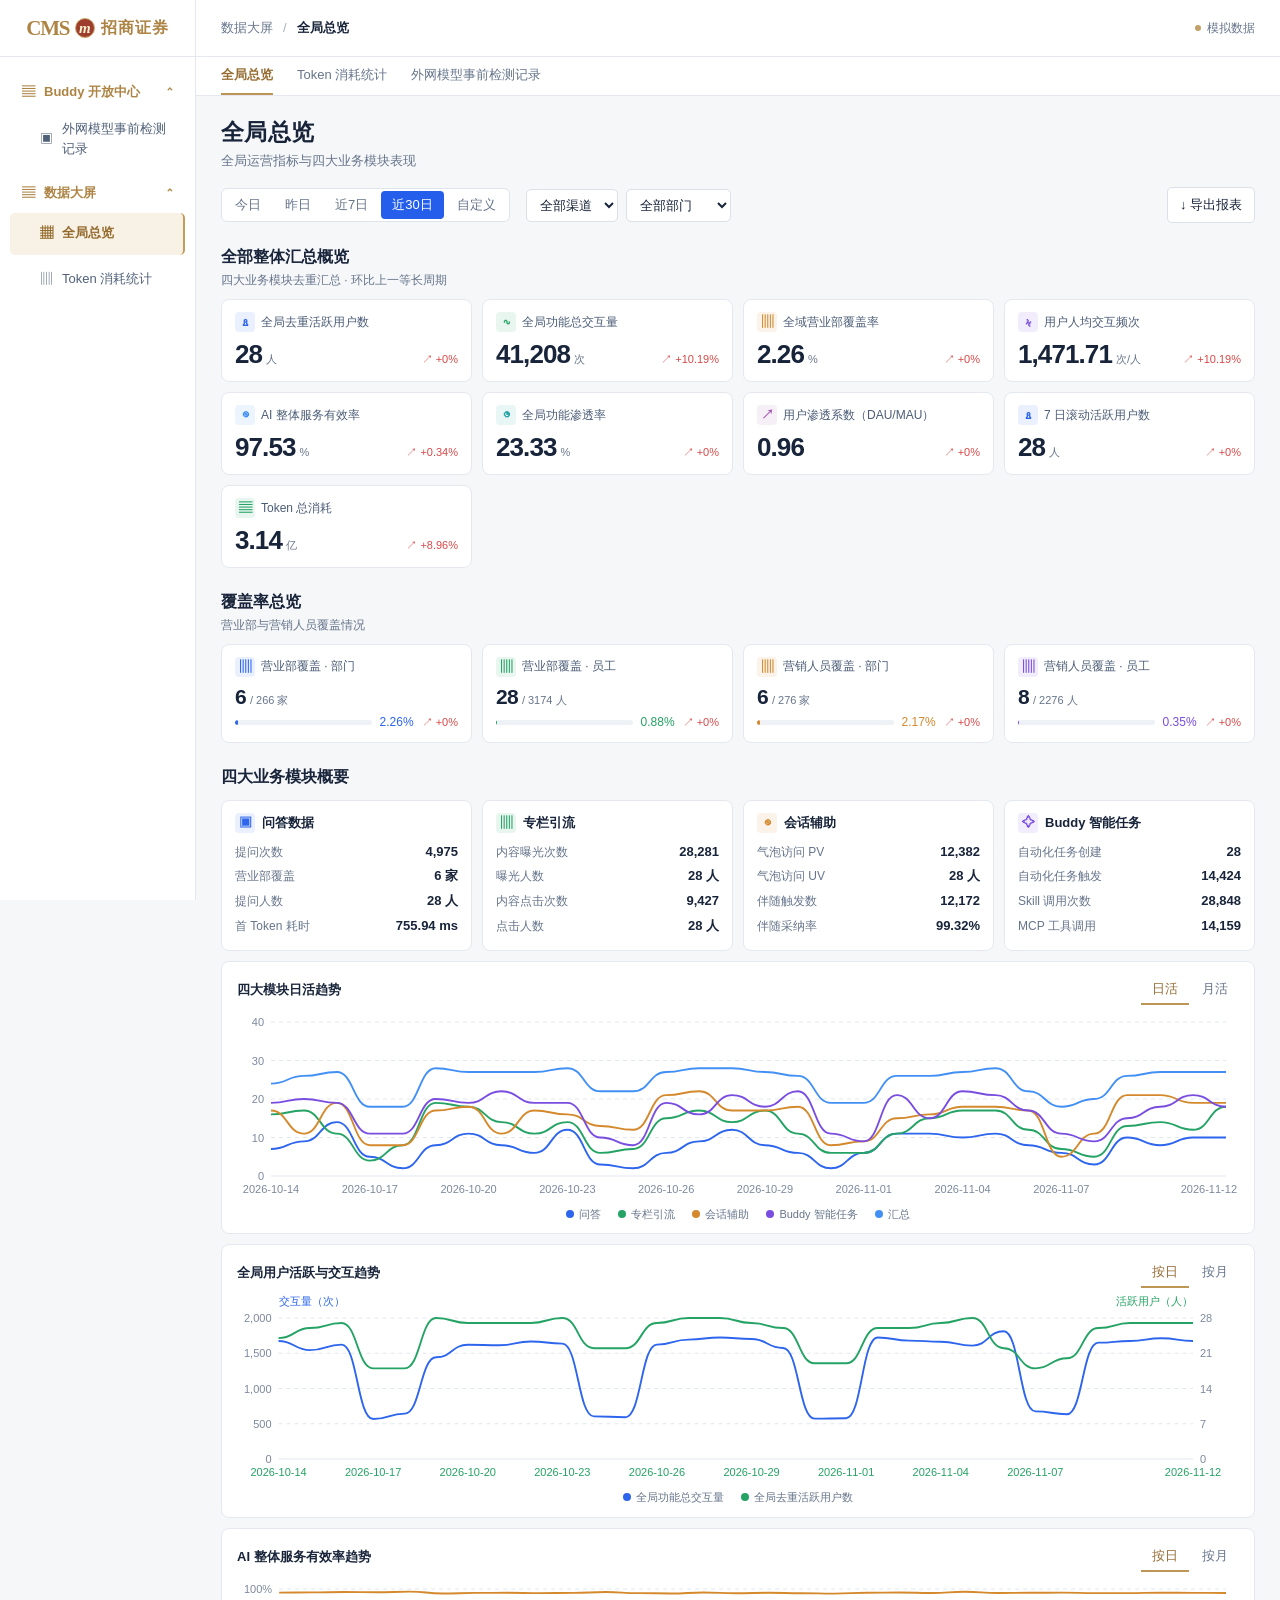
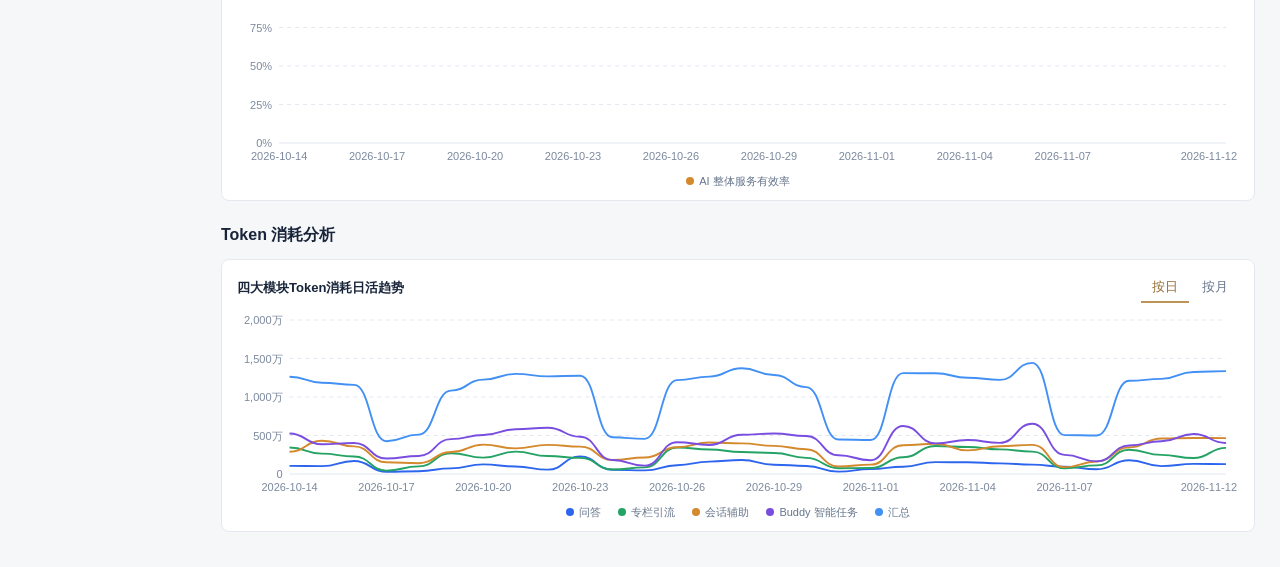
==== commit bd9c3472: "Add files via upload" ====
--- a/index.html
+++ b/index.html
@@ -1,1092 +1,1211 @@
-<!doctype html>
-<html lang="zh-CN">
-<head>
-<meta charset="utf-8">
-<meta name="viewport" content="width=device-width, initial-scale=1">
-<title>数据大屏 · 小招 Buddy</title>
-<style>
-:root{--bg:#f6f7f9;--paper:#fff;--ink:#18243a;--muted:#66758b;--subtle:#8b97a9;--line:#e5e9ef;--blue:#245eea;--gold:#ad8444;--gold-bg:#f8f1e5;--green:#16865d;--red:#d74847;--rail:196px;--radius:8px;--numbers:"Bahnschrift","Segoe UI",sans-serif}
-*{box-sizing:border-box}
-body{margin:0;background:var(--bg);color:var(--ink);font:13px/1.55 "Microsoft YaHei","PingFang SC",sans-serif}
-button,input,select{font:inherit;color:inherit}
-button,select{cursor:pointer}
-button{background:var(--paper);border:1px solid #dbe1e9;border-radius:5px;padding:7px 12px;white-space:nowrap}
-button:hover{border-color:#a9bff6;color:var(--blue)}
-:focus-visible{outline:2px solid var(--blue);outline-offset:2px}
-input,select{min-width:0;border:1px solid #dbe1e9;background:white;border-radius:5px;padding:7px 9px}
-a{color:inherit;text-decoration:none}
-.rail{position:fixed;inset:0 auto 0 0;width:var(--rail);background:var(--paper);border-right:1px solid var(--line);z-index:3}
-.brand{height:57px;display:flex;align-items:center;justify-content:center;gap:6px;border-bottom:1px solid var(--line);color:var(--gold);white-space:nowrap;font-weight:700;font-size:16px;letter-spacing:.055em}
-.brand b{font:700 21px Georgia,serif;letter-spacing:-.055em}
-.brand i{display:grid;place-items:center;width:20px;height:20px;background:#9d3d2e;border:1px solid #ccaa6d;border-radius:50%;color:#fff1cf;font:italic bold 15px Georgia,serif}
-.rail-label{display:flex;align-items:center;gap:9px;color:var(--gold);font-weight:700;margin:25px 17px 9px;padding:0 5px}
-.rail-label span:last-child{margin-left:auto}
-.rail-subnav{list-style:none;margin:0;padding:0}
-.rail-subnav + .rail-label{margin-top:16px}
-.nav-link{display:flex;align-items:center;gap:9px;height:42px;margin:4px 10px;padding:0 12px;border-radius:5px;color:#506079;border-right:2px solid transparent}
-@media(min-width:641px){.rail-subnav .nav-link{padding-inline-start:30px;white-space:nowrap}}
-.nav-link:hover{background:#f6f8fc}
-.nav-link[aria-current=page]{background:var(--gold-bg);color:#946b2d;border-right-color:#c39c5b;font-weight:700}
-.shell{margin-left:var(--rail)}
-.top{display:flex;align-items:center;justify-content:space-between;padding:0 25px;min-height:57px;background:var(--paper);border-bottom:1px solid var(--line);gap:10px}
-.crumb{display:flex;align-items:center;gap:10px;color:var(--muted)}
-.crumb strong{color:var(--ink)}
-.crumb i{font-style:normal;color:#a7b1be}
-.demo{display:flex;align-items:center;gap:6px;color:var(--muted);font-size:12px;white-space:nowrap}
-.demo::before{content:"";width:6px;height:6px;border-radius:50%;background:#c3a06a}
-.tabs{display:flex;align-items:stretch;gap:24px;height:39px;padding:0 25px;background:var(--paper);border-bottom:1px solid var(--line)}
-.tabs a{display:flex;align-items:center;color:var(--muted);border-bottom:2px solid transparent}
-.tabs a[aria-current=page]{color:#976d32;border-color:#bd9556;font-weight:700}
-.record-panel{margin-top:14px;border-radius:4px}
-.record-filters{padding:15px 12px;border-bottom:1px solid var(--line)}
-.record-filters label{display:inline-flex;align-items:center;gap:6px}
-.record-filters input{width:170px}
-.record-actions{display:flex;gap:8px;margin-left:auto}
-.record-query{background:#be8e52;color:white;border-color:#be8e52}
-.record-query:hover{background:#a97639;color:white;border-color:#a97639}
-.record-table th{background:#f7f7f8}
-.record-table td:first-child{white-space:normal;min-width:210px}
-.record-table td:nth-child(7){white-space:normal;min-width:125px}
-.record-status{display:inline-block;padding:1px 7px;border:1px solid currentColor;border-radius:3px;font-size:12px}
-.record-status.ok{color:#16865d;background:#f0fbf5}
-.record-status.warn{color:#a86b2b;background:#fff7e9}
-.record-status.error{color:#b33b3b;background:#fff2f2}
-.record-export{border:0;padding:4px;color:var(--blue);background:transparent}
-.record-panel .table-footer{justify-content:flex-end;padding-inline:12px;border-top:1px solid var(--line)}
-.record-panel .table-footer button[aria-current=page]{background:#be8e52;color:white;border-color:#be8e52}
-main{max-width:1760px;margin:auto;padding:21px 25px 35px}
-.page-title{margin:0 0 3px;font-size:23px;letter-spacing:.015em;line-height:1.35}
-.page-intro{color:var(--muted);margin:0 0 16px}
-.toolbar,.filters{display:flex;align-items:center;flex-wrap:wrap;gap:8px}
-.toolbar{margin-bottom:20px;min-height:35px}
-.toolbar .push{margin-left:auto}
-.segment{display:inline-flex;align-items:center;gap:2px;padding:2px;border:1px solid #dfe4ec;border-radius:6px;background:white}
-.segment button{border:0;padding:4px 11px;background:transparent;color:var(--muted);border-radius:4px}
-.segment button[aria-pressed=true]{color:white;background:var(--blue)}
-.date-range{display:flex;align-items:center;flex-wrap:wrap;gap:6px}
-.date-range input{padding:5px 7px}
-.date-range[hidden]{display:none}
-.section{margin-top:22px}
-.section h2{margin:0 0 2px;font-size:16px;line-height:1.5}
-.section-head{margin-bottom:9px;display:flex;align-items:end;justify-content:space-between;gap:8px;flex-wrap:wrap}
-.section-head p{margin:0;font-size:12px;color:var(--muted)}
-.panel,.card{background:var(--paper);border:1px solid var(--line);border-radius:var(--radius);min-width:0}
-.grid4{display:grid;grid-template-columns:repeat(4,minmax(0,1fr));gap:10px}
-.grid7{display:grid;grid-template-columns:repeat(7,minmax(0,1fr));gap:10px}
-.card{padding:12px 13px}
-.stat{min-height:83px;display:flex;flex-direction:column;justify-content:space-between;gap:8px}
-.stat-label{display:flex;align-items:center;gap:6px;color:#4b5c76;font-size:12px}
-.icon{width:20px;height:20px;flex:0 0 20px;display:inline-grid;place-items:center;background:color-mix(in srgb,var(--accent),white 90%);color:var(--accent);border-radius:4px;font:bold 13px var(--numbers)}
-.stat-value{font:600 26px/1.1 var(--numbers);font-variant-numeric:tabular-nums;letter-spacing:-.035em;white-space:nowrap}
-.unit{font:11px "Microsoft YaHei",sans-serif;color:var(--muted);margin-left:4px;letter-spacing:0}
-.stat-foot{display:flex;align-items:baseline;justify-content:space-between;gap:4px;flex-wrap:wrap}
-.delta{font:11px var(--numbers);white-space:nowrap}
-.up{color:var(--red)}.down{color:var(--green)}
-.bar-row{display:flex;align-items:center;gap:8px;margin-top:7px;color:var(--accent);font:12px var(--numbers)}
-.bar{flex:1;height:5px;background:#eef1f5;border-radius:4px;overflow:hidden}
-.bar i{display:block;height:100%;background:var(--accent);border-radius:4px}
-.module h3{display:flex;align-items:center;gap:7px;margin:0 0 7px;font-size:13px}
-.module dl{margin:0}
-.module dl div{display:flex;justify-content:space-between;align-items:baseline;gap:4px;padding:3px 0}
-.module dt{font-size:12px;color:var(--muted)}
-.module dd{margin:0;font:600 13px var(--numbers)}
-.chart-panel{margin-top:10px;padding:13px 15px 10px}
-.chart-head{display:flex;align-items:center;justify-content:space-between;gap:10px;margin-bottom:5px;flex-wrap:wrap}
-.chart-head h3,.pie-panel h3{font-size:13px;margin:0}
-.chart-head .segment{border:0;border-radius:0;padding:0}
-.chart-head .segment button{border-radius:0;border-bottom:2px solid transparent}
-.chart-head .segment button[aria-pressed=true]{background:transparent;border-bottom-color:#bd9556;color:#956d35}
-.plot{position:relative}
-.plot canvas{display:block;width:100%;height:194px}
-.plot[data-compact=true] canvas{height:175px}
-.plot-tip{position:absolute;display:none;pointer-events:none;z-index:2;background:#fff;border:1px solid #e1e7ef;border-radius:6px;box-shadow:0 4px 18px #1f365a19;padding:8px 10px;font-size:12px;white-space:nowrap}
-.plot-tip b{display:block;margin-bottom:3px}
-.legend{display:flex;gap:6px 13px;justify-content:center;flex-wrap:wrap;margin:2px 0 0}
-.legend button{background:transparent;border:0;padding:0 2px;color:var(--muted);font-size:11px}
-.legend button[aria-pressed=false]{opacity:.45;text-decoration:line-through}
-.swatch{width:8px;height:8px;display:inline-block;border-radius:50%;margin-right:5px}
-.filter-panel{padding:10px 0;border-bottom:1px solid var(--line)}
-.filter-panel .filters + .filters{margin-top:8px}
-.filter-label{font-size:12px;color:var(--muted);white-space:nowrap}
-.filter-btn{min-width:152px;text-align:left;display:flex;justify-content:space-between;gap:12px}
-.filter-btn span:first-child{overflow:hidden;text-overflow:ellipsis;max-width:175px}
-.filter-btn span:last-child{color:var(--subtle)}
-.filter-dropdown{position:relative}
-.filter-dropdown summary{list-style:none;cursor:pointer;background:white;border:1px solid #dbe1e9;border-radius:5px;padding:7px 12px}
-.filter-dropdown summary::-webkit-details-marker{display:none}
-.filter-dropdown[open] summary,.filter-dropdown summary:hover{border-color:#a9bff6}
-.dropdown-options{position:absolute;z-index:4;top:calc(100% + 4px);left:0;width:215px;padding:8px;background:white;border:1px solid var(--line);border-radius:6px;box-shadow:0 4px 16px #1f365a19}
-.dropdown-options input[type=search]{width:100%}
-.dropdown-options label{display:flex;align-items:center;gap:7px;padding:5px 4px;cursor:pointer;border-radius:4px}
-.dropdown-options label[hidden],.dropdown-options p[hidden]{display:none}
-.dropdown-options label:hover{background:#f4f7fc}
-.dropdown-options p{margin:6px 4px;color:var(--muted)}
-@media(max-width:640px){.filter-panel{position:relative}.filter-dropdown{position:static}.dropdown-options{top:auto;left:0;margin-top:4px}}
-.primary{background:var(--blue);border-color:var(--blue);color:white}
-.primary:hover{background:#194fce;color:white;border-color:#194fce}
-.dimension{padding:0 14px}
-.dimension .chart-panel{border:0;border-radius:0;margin:0;padding:10px 0}
-.dimension-tabs{display:flex;gap:16px;border-bottom:1px solid var(--line)}
-.dimension-tabs button{padding:9px 9px;border:0;border-bottom:2px solid transparent;border-radius:0;background:transparent;color:var(--muted)}
-.dimension-tabs button[aria-pressed=true]{border-color:var(--blue);color:var(--blue);font-weight:700}
-.table-wrap{overflow:auto}
-table{border-collapse:collapse;width:100%;text-align:left;white-space:nowrap}
-th,td{padding:9px 12px;border-bottom:1px solid #edf0f4}
-th{background:#f6f8fb;color:#516079;font-weight:600;font-size:12px}
-td.num,th.num{text-align:right}
-td.num{font:13px var(--numbers);font-variant-numeric:tabular-nums}
-tbody tr:hover{background:#f8faff}
-tbody tr:last-child td{border-bottom:0}
-.table-footer{display:flex;align-items:center;justify-content:space-between;gap:8px;padding:10px 0;color:var(--muted);font-size:12px}
-.table-footer button{padding:4px 9px;margin-left:4px}
-button:disabled{opacity:.45;cursor:default}
-.empty{text-align:center;color:var(--muted);padding:20px}
-.pies{display:grid;grid-template-columns:repeat(2,minmax(0,1fr));gap:10px}
-.pie-panel{padding:13px 15px}
-.pie-body{display:flex;align-items:center;justify-content:center;gap:clamp(12px,3vw,45px);min-height:188px}
-.pie{width:144px;aspect-ratio:1;flex:0 0 144px;position:relative}
-.pie svg{display:block;width:100%;height:100%;overflow:visible}
-.pie-slice{cursor:pointer;transition:opacity .15s,stroke-width .15s;pointer-events:stroke}
-.pie-body[data-active] .pie-slice:not(.active){opacity:.25}
-.pie-slice.active{stroke-width:25}
-.pie-core{position:absolute;inset:23%;background:white;border-radius:50%;display:grid;place-content:center;text-align:center;font:600 20px var(--numbers);white-space:nowrap}
-.pie-core{pointer-events:none}
-.pie-core small{font:11px "Microsoft YaHei",sans-serif;color:var(--muted);margin-top:3px}
-.pie-key{min-width:130px}
-.pie-key button{width:100%;display:flex;align-items:center;justify-content:space-between;gap:12px;padding:4px 6px;font-size:12px;border:0;text-align:left}
-.pie-key button.active{background:#edf3ff;color:#173e9b}
-.pie-key b{font:600 12px var(--numbers)}
-.pie-detail{min-height:24px;margin:0;text-align:center;color:var(--muted);font-size:12px}
-.pie-detail:not(:empty){color:var(--ink)}
-.rank{font:600 13px var(--numbers);color:var(--muted)}
-.rank.hot{color:#9b6c2d;background:#fbf0dc;border-radius:4px;display:inline-block;min-width:24px;padding:2px;text-align:center}
-.rank-share{display:flex;align-items:center;justify-content:flex-end;gap:8px}
-.rank-share progress{width:clamp(56px,8vw,110px);height:6px;border:0;border-radius:5px;overflow:hidden;background:#e9eef6;appearance:none}
-.rank-share progress::-webkit-progress-bar{background:#e9eef6}
-.rank-share progress::-webkit-progress-value{background:var(--blue);border-radius:5px}
-.rank-share progress::-moz-progress-bar{background:var(--blue);border-radius:5px}
-.rank-share span{min-width:6ch}
-#token-ranking .table-footer{padding-inline:12px;border-top:1px solid var(--line)}
-dialog{border:1px solid #dce3ec;border-radius:9px;padding:0;width:min(650px,calc(100% - 30px));color:var(--ink);box-shadow:0 18px 65px #14213d30}
-dialog::backdrop{background:#19283c63}
-.dialog-head,.dialog-foot{display:flex;align-items:center;justify-content:space-between;padding:13px 18px;border-bottom:1px solid var(--line)}
-.dialog-head h2{margin:0;font-size:16px}
-.dialog-foot{justify-content:flex-end;gap:8px;border-top:1px solid var(--line);border-bottom:0}
-.dialog-body{padding:13px 18px;max-height:65vh;overflow:auto}
-.dialog-body p{color:var(--muted);margin:0 0 8px}
-.picker-field{display:grid;grid-template-columns:70px 1fr;align-items:start;gap:8px;margin-bottom:10px}
-.picker-field>label{padding-top:7px}
-.picker-box input[type=search]{width:100%}
-.choices{margin-top:5px;display:grid;grid-template-columns:repeat(2,minmax(0,1fr));gap:4px;max-height:142px;overflow:auto}
-.choices label{display:flex;align-items:center;gap:6px;padding:3px 4px}
-input[type=checkbox]{accent-color:var(--blue)}
-.chips{display:flex;gap:4px;flex-wrap:wrap;margin:5px 0}
-.chips button{padding:2px 6px;background:#f4f6fb;font-size:11px}
-#notice{margin:0;color:#a43d36}
-@media(max-width:1250px){.grid7{grid-template-columns:repeat(4,minmax(0,1fr))}}
-@media(max-width:900px){:root{--rail:157px}.top,.tabs{padding-inline:15px}main{padding-inline:14px}.grid4,.grid7{grid-template-columns:repeat(2,minmax(0,1fr))}.pie-body{flex-wrap:wrap;gap:9px;padding:12px 0}.pie-key{width:100%}}
-@media(max-width:640px){.rail{position:static;width:auto;display:flex;align-items:center;border-right:0;border-bottom:1px solid var(--line);padding:0 8px;flex-wrap:wrap}.brand{border:0;padding:0 5px;height:42px;font-size:13px}.rail-label,.tabs{display:none}.nav-link{padding:0 5px;margin:0 2px;font-size:12px}.shell{margin:0}.top{min-height:40px}.pies{grid-template-columns:1fr}.pie-key{width:auto}.stat-value{font-size:22px}.toolbar .push{margin-left:0}.picker-field{grid-template-columns:1fr}}
-</style>
-</head>
-<body>
-<aside class="rail">
-  <div class="brand"><b>CMS</b><i aria-hidden="true">m</i><span>招商证券</span></div>
-  <nav aria-label="管理后台导航">
-    <div class="rail-label" id="rail-buddy"><span aria-hidden="true">▤</span> Buddy 开放中心 <span aria-hidden="true">⌃</span></div>
-    <ul class="rail-subnav" aria-labelledby="rail-buddy">
-      <li><a class="nav-link" data-page="validation" href="#validation"><span aria-hidden="true">▣</span>提问校验记录</a></li>
-    </ul>
-    <div class="rail-label" id="rail-dashboard"><span aria-hidden="true">▤</span> 数据大屏 <span aria-hidden="true">⌃</span></div>
-    <ul class="rail-subnav" aria-labelledby="rail-dashboard">
-      <li><a class="nav-link" data-page="overview" href="#overview"><span aria-hidden="true">▦</span>全局总览</a></li>
-      <li><a class="nav-link" data-page="token" href="#token"><span aria-hidden="true">▥</span>Token 消耗统计</a></li>
-    </ul>
-  </nav>
-</aside>
-<div class="shell">
-  <header class="top"><div class="crumb"><span id="crumb-group">数据大屏</span><i>/</i><strong id="crumb">全局总览</strong></div><span class="demo">模拟数据</span></header>
-  <nav class="tabs" aria-label="页面切换"><a data-page="overview" href="#overview">全局总览</a><a data-page="token" href="#token">Token 消耗统计</a><a data-page="validation" href="#validation">提问校验记录</a></nav>
-  <main id="main"></main>
-</div>
-<dialog id="picker" aria-labelledby="picker-title">
-  <form id="picker-form">
-    <header class="dialog-head"><h2 id="picker-title"></h2><button type="button" data-close aria-label="关闭">×</button></header>
-    <div class="dialog-body" id="picker-body"></div>
-    <footer class="dialog-foot"><button type="button" data-clear>清空</button><button type="button" data-close>取消</button><button class="primary" type="submit">确认</button></footer>
-  </form>
-</dialog>
-<script>
-"use strict";
-const main = document.querySelector("#main");
-const picker = document.querySelector("#picker");
-const colors = ["#2d65ed","#24a364","#d4892d","#794de0","#4390f5","#27a4a6","#a45ab4"];
-const symbols = ["♙","∿","▥","ϟ","◉","◔","↗","♙","▤"];
-const spaceNames = ["小招 Buddy","营销 AI 助理","财管 AI 助理","风控 AI 报表"];
-const modelNames = ["deepseekv4","qw3.1","deepseek-r1","qwen3-max","glm-5"];
-const departments = ["数字金融部","财富管理部","机构业务部","风险管理部","信息技术部","运营管理部"];
-const groups = ["系统","运营","投顾","风控"];
-const people = ["林子涵","陈知远","周明宇","李思宁","张亦航","王雨桐","赵景然","吴书瑶","徐泽宇","孙婉清","何嘉言","许文昊","高若曦","梁启明","沈安琪","蒋子墨","罗致远","郑嘉宁","叶明哲","唐雨菲","顾星辰","程宇轩","方思源","夏清越","陆文静","彭子恒","秦映雪","潘景行"].map((name,index) => ({
-  name, department: departments[index % departments.length], group: groups[(index + Math.floor(index / 5)) % groups.length]
-}));
-const moduleNames = ["问答","专栏引流","会话辅助","Buddy 智能任务"];
-const day = 86400000;
-const endDay = Date.UTC(2026,10,12);
-const startDay = Date.UTC(2026,4,1);
-const iso = value => new Date(value).toISOString().slice(0,10);
-const stamp = value => new Date(value).toISOString().slice(0,16);
-const parseDay = value => Date.parse(value + "T00:00Z");
-const number = value => Math.round(value).toLocaleString("zh-CN");
-const decimal = (value, digits=2) => Number(value.toFixed(digits)).toLocaleString("zh-CN",{maximumFractionDigits:digits});
-const compact = value => value >= 1e8 ? [decimal(value/1e8),"亿"] : value >= 1e4 ? [decimal(value/1e4),"万"] : [number(value),""];
-const short = value => compact(value).join("");
-const pct = value => decimal(value) + "%";
-const safe = value => String(value).replace(/[&<>"']/g, char => ({"&":"&amp;","<":"&lt;",">":"&gt;",'"':"&quot;","'":"&#39;"})[char]);
-function randomGenerator(seed) {
-  return () => {
-    seed = (Math.imul(seed,1664525) + 1013904223) >>> 0;
-    return seed / 4294967296;
-  };
-}
-const random = randomGenerator(62317);
-const records = [];
-for (let date = startDay; date <= endDay; date += day) {
-  const weekend = [0,6].includes(new Date(date).getUTCDay());
-  const growth = 0.62 + (date-startDay)/(endDay-startDay)*0.62;
-  const events = weekend ? 36 : 104;
-  for (let index = 0; index < events; index++) {
-    const user = Math.floor(random() ** 1.65 * people.length);
-    const space = Math.floor(random() ** 1.7 * spaceNames.length);
-    const model = Math.floor(random() ** 1.45 * modelNames.length);
-    const module = Math.floor(random() ** .65 * moduleNames.length);
-    const requests = Math.max(1,Math.round((2 + random()*14) * growth * (1 + (3-space)*.24)));
-    const input = Math.round(requests * (1900 + random()*6300) * (1 + module*.12));
-    const output = Math.round(requests * (300 + random()*2350));
-    const successes = requests - (random() < .28 ? 1 : 0);
-    const effective = Math.max(0,successes - (random() < .12 ? 1 : 0));
-    const first = (370 + random()*650 + model*44) * successes;
-    const answer = (1.75 + random()*3.1 + model*.25) * successes;
-    const hour = 8 + Math.floor(random()*13);
-    const minute = Math.floor(random()*12)*5;
-    const channel = ["PC 端","移动端"][random() < .83 ? 0 : 1];
-    records.push({time:date + hour*3600000 + minute*60000,user,space,model,module,requests,input,output,successes,effective,first,answer,channel});
-  }
-}
-const overview = {preset:"近30日",start:iso(endDay-29*day),end:iso(endDay),channel:"",department:"",modes:{}};
-const tokenFrom = endDay-29*day;
-const tokenTo = endDay+day;
-const token = {
-  preset:"近30日",start:iso(tokenFrom),end:iso(tokenTo-day),
-  granularity:"day",space:new Set(),model:new Set(),group:new Set(),user:new Set(),
-  dimension:"space",metric:"total",page:1,rankPage:1
-};
-const windows = {"今日":1,"昨日":1,"近7日":7,"近30日":30};
-const dimensions = {space:"空间",user:"用户",model:"模型"};
-const metrics = [
-  {id:"requests",label:"请求次数",unit:"次",read:a=>a.requests,format:number},
-  {id:"input",label:"输入 Token",unit:"",read:a=>a.input,format:number},
-  {id:"output",label:"输出 Token",unit:"",read:a=>a.output,format:number},
-  {id:"total",label:"Token 总量",unit:"",read:a=>a.input+a.output,format:number},
-  {id:"first",label:"平均首字返回耗时",unit:"ms",read:a=>a.successes?a.first/a.successes:null,format:decimal},
-  {id:"rate",label:"请求成功率",unit:"%",read:a=>a.requests?a.successes/a.requests*100:null,format:decimal},
-  {id:"answer",label:"平均回答耗时",unit:"s",read:a=>a.successes?a.answer/a.successes:null,format:decimal}
-];
-const empty = () => ({requests:0,input:0,output:0,successes:0,effective:0,first:0,answer:0,users:new Set(),modules:moduleNames.map(()=>new Set())});
-function add(stats,record) {
-  for (const key of ["requests","input","output","successes","effective","first","answer"]) stats[key] += record[key];
-  stats.users.add(record.user);
-  stats.modules[record.module].add(record.user);
-}
-function summarize(rows) {
-  const stats = empty();
-  for (const row of rows) add(stats,row);
-  return stats;
-}
-function groupRows(rows,property,names) {
-  const stats = names.map((name,index) => ({name,index,...empty()}));
-  for (const row of rows) add(stats[row[property]],row);
-  return stats.filter(entry => entry.requests).sort((a,b) => (b.input+b.output)-(a.input+a.output));
-}
-function metricText(metric,stats,condensed=false) {
-  const value = metric.read(stats);
-  if (value === null) return ["—",""];
-  if (condensed && ["input","output","total"].includes(metric.id)) return compact(value);
-  return [metric.format(value),metric.unit];
-}
-function presetDates(state, preset) {
-  const stop = preset === "昨日" ? endDay-day : endDay;
-  const start = stop - (windows[preset]-1)*day;
-  state.start = iso(start);
-  state.end = iso(stop);
-}
-function dateFilter(state) {
-  return `
-    <div class="segment" aria-label="日期快捷筛选">${[...Object.keys(windows),"自定义"].map(label=>`<button data-preset="${label}" aria-pressed="${state.preset===label}">${label}</button>`).join("")}</div>
-    <div class="date-range" ${state.preset==="自定义"?"":"hidden"}>
-      <input type="date" aria-label="开始时间" data-start value="${state.start}" required><span>至</span>
-      <input type="date" aria-label="结束时间" data-end value="${state.end}" required>
-    </div>
-    <p id="notice" role="status"></p>`;
-}
-function renderToolbar(state) {
-  return `<div class="toolbar">
-    ${dateFilter(state)}
-    <select aria-label="渠道" data-overview-filter="channel">${options(["","PC 端","移动端"],state.channel,"全部渠道")}</select>
-      <select aria-label="部门" data-overview-filter="department">${options(["",...departments],state.department,"全部部门")}</select>
-      <button class="push" data-export>↓ 导出报表</button>
-  </div>`;
-}
-function options(values, selected, emptyLabel="") {
-  return values.map(value=>`<option value="${safe(value)}" ${value===selected?"selected":""}>${safe(value||emptyLabel)}</option>`).join("");
-}
-function section(title,description,body) {
-  return `<section class="section"><div class="section-head"><div><h2>${title}</h2>${description?`<p>${description}</p>`:""}</div></div>${body}</section>`;
-}
-function statCard(label,parts,index,delta="") {
-  return `<div class="card stat" style="--accent:${colors[index%colors.length]}"><div class="stat-label"><span class="icon" aria-hidden="true">${symbols[index%symbols.length]}</span>${label}</div><div class="stat-foot"><div class="stat-value">${parts[0]}<span class="unit">${parts[1]}</span></div>${delta}</div></div>`;
-}
-function comparison(now,before) {
-  if (!before || now === null) return "";
-  const change = (now-before)/before*100;
-  const positive = change >= 0;
-  return `<span class="delta ${positive?"up":"down"}" title="较上一等长周期">${positive?"↗ +":"↘ "}${pct(change)}</span>`;
-}
-function filterOverview(from,to) {
-  return records.filter(row=>row.time>=from && row.time<to && (!overview.channel || overview.channel===row.channel) && (!overview.department || overview.department===people[row.user].department));
-}
-function overviewStats(rows,to) {
-  const agg = summarize(rows);
-  const active = agg.users.size;
-  const depts = new Set([...agg.users].map(user=>people[user].department));
-  const recent = summarize(filterOverview(to-7*day,to)).users.size;
-  const daily = summarize(filterOverview(to-day,to)).users.size;
-  const monthly = summarize(filterOverview(to-30*day,to)).users.size;
-  return [active,agg.requests,depts.size/266*100,active?agg.requests/active:0,agg.requests?agg.effective/agg.requests*100:null,active/120*100,monthly?daily/monthly:0,recent,agg.input+agg.output];
-}
-const overviewLabels = ["全局去重活跃用户数","全局功能总交互量","全域营业部覆盖率","用户人均交互频次","AI 整体服务有效率","全局功能渗透率","用户渗透系数（DAU/MAU）","7 日滚动活跃用户数","Token 总消耗"];
-const overviewUnits = ["人","次","%","次/人","%","%","","人",""];
-function overviewParts(value,index) {
-  if (value === null) return ["—",""];
-  if (index===8) return compact(value);
-  return [[3,2,4,5,6].includes(index)?decimal(value):number(value),overviewUnits[index]];
-}
-function coverageValues(rows) {
-  const users = summarize(rows).users;
-  const marketing = people.map((person,index)=>({person,index})).filter(({person})=>person.group==="投顾");
-  const marketingActive = marketing.filter(({index})=>users.has(index));
-  const deptCount = list => new Set(list.map(person=>person.department)).size;
-  return [
-    ["营业部覆盖 · 部门",deptCount([...users].map(index=>people[index])),266,"家"],
-    ["营业部覆盖 · 员工",users.size,3174,"人"],
-    ["营销人员覆盖 · 部门",deptCount(marketingActive.map(({person})=>person)),276,"家"],
-    ["营销人员覆盖 · 员工",marketingActive.length,2276,"人"]
-  ];
-}
-function coverage(rows,previousRows) {
-  const previous = coverageValues(previousRows);
-  return `<div class="grid4">${coverageValues(rows).map(([label,count,total,unit],index)=>`<div class="card" style="--accent:${colors[index]}"><div class="stat-label"><span class="icon" aria-hidden="true">▥</span>${label}</div><div class="stat-value" style="font-size:21px;margin-top:8px">${count}<span class="unit">/ ${total} ${unit}</span></div><div class="bar-row"><div class="bar"><i style="width:${count/total*100}%"></i></div>${pct(count/total*100)}${comparison(count,previous[index][1])}</div></div>`).join("")}</div>`;
-}
-function modules(rows) {
-  const grouped = moduleNames.map((_,index)=>summarize(rows.filter(row=>row.module===index)));
-  const blocks = [
-    [["提问次数",number(grouped[0].requests)],["营业部覆盖",new Set([...grouped[0].users].map(user=>people[user].department)).size+" 家"],["提问人数",grouped[0].users.size+" 人"],["首 Token 耗时",metricText(metrics[4],grouped[0]).join(" ")]],
-    [["内容曝光次数",number(grouped[1].requests*3)],["曝光人数",grouped[1].users.size+" 人"],["内容点击次数",number(grouped[1].requests)],["点击人数",grouped[1].users.size+" 人"]],
-    [["气泡访问 PV",number(grouped[2].requests)],["气泡访问 UV",grouped[2].users.size+" 人"],["伴随触发数",number(grouped[2].successes)],["伴随采纳率",grouped[2].successes?pct(grouped[2].effective/grouped[2].successes*100):"—"]],
-    [["自动化任务创建",number(grouped[3].users.size)],["自动化任务触发",number(grouped[3].requests)],["Skill 调用次数",number(grouped[3].requests*2)],["MCP 工具调用",number(grouped[3].successes)]]
-  ];
-  return `<div class="grid4">${blocks.map((items,index)=>`<div class="card module" style="--accent:${colors[index]}"><h3><span class="icon" aria-hidden="true">${["▣","▥","◉","✧"][index]}</span>${index===0?"问答数据":moduleNames[index]}</h3><dl>${items.map(([label,value])=>`<div><dt>${label}</dt><dd>${value}</dd></div>`).join("")}</dl></div>`).join("")}</div>`;
-}
-function chartPanel(id,title,control="",compactHeight=false) {
-  return `<div class="panel chart-panel"><div class="chart-head"><h3>${title}</h3>${control}</div><div class="plot" data-compact="${compactHeight}"><canvas id="${id}" role="img" aria-label="${title}"></canvas><div class="plot-tip"></div></div><div class="legend" data-legend="${id}"></div></div>`;
-}
-function overviewChart(id,title,active=false) {
-  const mode = overview.modes[id]||"day";
-  return chartPanel(id,title,`<div class="segment" aria-label="${title}时间粒度">${["day","month"].map((value,index)=>`<button data-chart-mode="${id}" data-mode="${value}" aria-pressed="${mode===value}">${(active?["日活","月活"]:["按日","按月"])[index]}</button>`).join("")}</div>`);
-}
-function renderOverview() {
-  const from = parseDay(overview.start);
-  const to = parseDay(overview.end)+day;
-  const rows = filterOverview(from,to);
-  const values = overviewStats(rows,to);
-  const previousRows = filterOverview(from-(to-from),from);
-  const earlier = overviewStats(previousRows,from);
-  main.innerHTML = `<h1 class="page-title">全局总览</h1><p class="page-intro">全局运营指标与四大业务模块表现</p>
-    ${renderToolbar(overview)}
-    ${section("全部整体汇总概览","四大业务模块去重汇总 · 环比上一等长周期",`<div class="grid4">${overviewLabels.map((label,index)=>statCard(label,overviewParts(values[index],index),index,comparison(values[index],earlier[index]))).join("")}</div>`)}
-    ${section("覆盖率总览","营业部与营销人员覆盖情况",coverage(rows,previousRows))}
-    ${section("四大业务模块概要","",modules(rows)+overviewChart("activity",overview.modes.activity==="month"?"四大模块月活趋势":"四大模块日活趋势",true)+overviewChart("interactions","全局功能总交互量趋势")+overviewChart("effectiveness","AI 整体服务有效率趋势"))}
-    ${section("Token 消耗分析","",overviewChart("token-total","Token 消耗总量趋势"))}`;
-  const specs = {
-    activity:{series:[...moduleNames,"汇总"].map((name,index)=>({name,color:colors[index],read:a=>index===4?a.users.size:a.modules[index].size})),format:number,unit:"人"},
-    interactions:{series:[{name:"全局功能总交互量",color:colors[0],read:a=>a.requests}],format:number,unit:"次"},
-    effectiveness:{series:[{name:"AI 整体服务有效率",color:colors[2],read:a=>a.requests?a.effective/a.requests*100:null}],format:decimal,unit:"%",max:100},
-    "token-total":{series:[{name:"Token 消耗总量",color:colors[3],read:a=>a.input+a.output}],format:short,unit:""}
-  };
-  for (const [id,spec] of Object.entries(specs)) {
-    const mode = overview.modes[id]||"day";
-    const currentMonthOnly = overview.preset==="近30日" && mode==="month" && id!=="activity";
-    const chartFrom = currentMonthOnly ? Math.max(from,bucketStart(to-1,"month")) : from;
-    const chartRows = chartFrom===from ? rows : rows.filter(row=>row.time>=chartFrom);
-    const data = buckets(chartRows,chartFrom,to,mode);
-    renderChart(id,data.map(item=>item.label),spec.series.map(series=>({...series,values:data.map(item=>series.read(item.stats))})),spec);
-  }
-}
-function bucketStart(time,mode) {
-  if (mode==="month") {
-    const date = new Date(time);
-    return Date.UTC(date.getUTCFullYear(),date.getUTCMonth(),1);
-  }
-  const step = {five:300000,hour:3600000,day}[mode];
-  return Math.floor(time/step)*step;
-}
-function bucketLabel(time,mode) {
-  if (mode==="month") return iso(time).slice(0,7);
-  if (mode==="day") return iso(time);
-  return stamp(time).replace("T"," ");
-}
-function buckets(rows,from,to,mode) {
-  const result = new Map();
-  const step = {five:300000,hour:3600000,day}[mode];
-  const effectiveStart = Math.max(from,startDay);
-  const effectiveEnd = Math.min(to,endDay+day);
-  if (effectiveStart>=effectiveEnd) return [];
-  for (let time=bucketStart(effectiveStart,mode); time<effectiveEnd; time=step?time+step:Date.UTC(new Date(time).getUTCFullYear(),new Date(time).getUTCMonth()+1,1)) {
-    result.set(time,{label:bucketLabel(time,mode),stats:empty()});
-  }
-  for (const row of rows) add(result.get(bucketStart(row.time,mode)).stats,row);
-  return [...result.values()];
-}
-const charts = new Map();
-function renderChart(id,labels,series,spec) {
-  const canvas = document.getElementById(id);
-  const legend = main.querySelector(`[data-legend="${id}"]`);
-  const chart = {canvas,labels,series,spec,legend,hidden:new Set(),hover:null};
-  charts.set(id,chart);
-  legend.innerHTML = series.map((item,index)=>`<button data-legend-id="${id}" data-series="${index}" aria-pressed="true"><i class="swatch" style="background:${item.color}"></i>${safe(item.name)}</button>`).join("");
-  canvas.addEventListener("pointermove",event=>{
-    const {left,right} = chart.bounds;
-    const x = event.offsetX;
-    if (!labels.length || x<left || x>right) return hideTip(chart);
-    chart.hover = Math.round((x-left)/(right-left)*(labels.length-1));
-    const tip = canvas.nextElementSibling;
-    tip.innerHTML = `<b>${safe(labels[chart.hover])}</b>` + series.map((item,index)=>{
-      if (chart.hidden.has(index)) return "";
-      const value = item.values[chart.hover];
-      return `<div><i class="swatch" style="background:${item.color}"></i>${safe(item.name)} · ${value===null?"—":(spec.tipFormat||spec.format)(value)+(spec.unit==="%"?"%":spec.unit?" "+spec.unit:"")}</div>`;
-    }).join("");
-    tip.style.display = "block";
-    tip.style.left = Math.max(0,Math.min(canvas.clientWidth-tip.offsetWidth,x+10))+"px";
-    tip.style.top = Math.max(0,Math.min(canvas.clientHeight-tip.offsetHeight,event.offsetY-32))+"px";
-    paint(chart);
-  });
-  canvas.addEventListener("pointerleave",()=>hideTip(chart));
-  paint(chart);
-}
-function hideTip(chart) {
-  if (chart.hover===null) return;
-  chart.hover = null;
-  chart.canvas.nextElementSibling.style.display = "none";
-  paint(chart);
-}
-function paint({canvas,labels,series,spec,hidden,hover}) {
-  const chart = charts.get(canvas.id);
-  const width = canvas.clientWidth;
-  const height = canvas.clientHeight;
-  if (!width || !height) return;
-  const scale = window.devicePixelRatio || 1;
-  if (canvas.width !== Math.round(width*scale) || canvas.height !== Math.round(height*scale)) {
-    canvas.width = Math.round(width*scale);
-    canvas.height = Math.round(height*scale);
-  }
-  const ctx = canvas.getContext("2d");
-  ctx.setTransform(scale,0,0,scale,0,0);
-  ctx.clearRect(0,0,width,height);
-  const visible = series.filter((_,index)=>!hidden.has(index));
-  const values = visible.flatMap(item=>item.values).filter(value=>value!==null);
-  ctx.font = '11px "Segoe UI", sans-serif';
-  if (!values.length) {
-    ctx.fillStyle = "#78869b";
-    ctx.textAlign = "center";
-    ctx.fillText("暂无数据",width/2,height/2);
-    chart.bounds = {left:40,right:width-10};
-    return;
-  }
-  let observedMax = 0;
-  for (const value of values) observedMax = Math.max(observedMax,value);
-  const power = 10**Math.floor(Math.log10(Math.max(1,observedMax)/4));
-  const tick = [1,2,2.5,5,10].map(value=>value*power).find(value=>value*4>=observedMax) || 1;
-  const max = spec.max || tick*4;
-  const tickLabel = value => spec.format(value)+(spec.unit==="%"?"%":"");
-  const left = Math.max(34,ctx.measureText(tickLabel(max)).width+14);
-  const right = width-13;
-  const top = 12;
-  const bottom = height-28;
-  chart.bounds = {left,right};
-  const x = index => labels.length<=1?(left+right)/2:left + (right-left)*index/(labels.length-1);
-  const y = value => bottom - (bottom-top)*value/max;
-  for (let index=0; index<=4; index++) {
-    const value = max*index/4;
-    const pos = y(value);
-    ctx.beginPath();
-    ctx.setLineDash(index?[4,4]:[]);
-    ctx.strokeStyle = "#e1e7ef";
-    ctx.lineWidth = 1;
-    ctx.moveTo(left,pos);
-    ctx.lineTo(right,pos);
-    ctx.stroke();
-    ctx.fillStyle = "#7c899d";
-    ctx.textAlign = "right";
-    ctx.fillText(tickLabel(value),left-7,pos+4);
-  }
-  ctx.setLineDash([]);
-  const axisLabel = index => {
-    const label = labels[index];
-    const text = label.length>10 ? label.slice(5) : label;
-    const half = ctx.measureText(text).width/2;
-    const center = Math.max(half+2,Math.min(width-half-2,x(index)));
-    return {text,center,start:center-half,end:center+half};
-  };
-  if (labels.length) {
-    const first = axisLabel(0);
-    const last = axisLabel(labels.length-1);
-    const gap = 12;
-    ctx.textAlign = "center";
-    ctx.fillText(first.text,first.center,bottom+17);
-    if (last.start>=first.end+gap) {
-      const slots = Math.max(1,Math.floor((right-left)/(Math.max(first.end-first.start,last.end-last.start)+gap)));
-      const stride = Math.ceil((labels.length-1)/slots);
-      let previousEnd = first.end;
-      for (let index=stride; index<labels.length-1; index+=stride) {
-        const label = axisLabel(index);
-        if (label.start<previousEnd+gap || label.end+gap>last.start) continue;
-        ctx.fillText(label.text,label.center,bottom+17);
-        previousEnd = label.end;
-      }
-      ctx.fillText(last.text,last.center,bottom+17);
-    }
-  }
-  for (const item of visible) {
-    ctx.strokeStyle = item.color;
-    ctx.fillStyle = item.color;
-    ctx.lineWidth = 1.9;
-    ctx.lineJoin = "round";
-    ctx.beginPath();
-    let last = null;
-    item.values.forEach((value,index)=>{
-      if (value===null) {
-        last = null;
-        return;
-      }
-      const pos = x(index);
-      if (last===null) ctx.moveTo(pos,y(value));
-      else if (item.values.length<=90) {
-        const middle = (last.x+pos)/2;
-        ctx.bezierCurveTo(middle,last.y,middle,y(value),pos,y(value));
-      } else ctx.lineTo(pos,y(value));
-      last = {x:pos,y:y(value)};
-    });
-    ctx.stroke();
-    item.values.forEach((value,index)=>{
-      if (value===null) return;
-      const isolated = (item.values[index-1]??null)===null && (item.values[index+1]??null)===null;
-      if (item.values.length>7 && !isolated) return;
-      ctx.beginPath();
-      ctx.arc(x(index),y(value),2.5,0,Math.PI*2);
-      ctx.fill();
-    });
-  }
-  if (hover!==null) {
-    ctx.beginPath();
-    ctx.setLineDash([3,3]);
-    ctx.strokeStyle = "#a2afc2";
-    ctx.lineWidth = 1;
-    ctx.moveTo(x(hover),top);
-    ctx.lineTo(x(hover),bottom);
-    ctx.stroke();
-  }
-}
-function selectedTokenUsers() {
-  const includeAll = !token.user.size && !token.group.size;
-  return new Set(people.flatMap((person,index)=>
-    includeAll || token.user.has(index) || token.group.has(groups.indexOf(person.group)) ? [index] : []));
-}
-function selectedLabel(set,names) {
-  if (set.size===1) return names[[...set][0]];
-  return set.size?`已选 ${set.size} 项`:"";
-}
-function dropdownLabel(type) {
-  return selectedLabel(token[type],nameLists[type]) || "全部"+dimensions[type];
-}
-function filterDropdown(type) {
-  const name = dimensions[type];
-  return `<details class="filter-dropdown" data-dropdown="${type}">
-    <summary class="filter-btn" aria-label="${name}筛选，${safe(dropdownLabel(type))}"><span>${safe(dropdownLabel(type))}</span><span aria-hidden="true">⌄</span></summary>
-    <div class="dropdown-options">
-      <input type="search" data-dropdown-search aria-label="搜索${name}" placeholder="搜索${name}">
-      ${nameLists[type].map((label,index)=>`<label data-option><input type="checkbox" data-dropdown-option value="${index}" ${token[type].has(index)?"checked":""}>${safe(label)}</label>`).join("")}
-      <p data-no-options role="status" hidden>无匹配项</p>
-    </div>
-  </details>`;
-}
-function tokenFilters() {
-  const users = token.group.size||token.user.size?`${token.group.size} 个用户组 · ${token.user.size} 位用户`:"全部用户";
-  return `<div class="filter-panel">
-    <div class="filters">${dateFilter(token)}</div>
-    <div class="filters">
-      <label class="filter-label" for="granularity">时间粒度</label>
-      <select id="granularity" data-token-select="granularity">${Object.entries({five:"5 分钟",hour:"小时",day:"日",month:"月"}).map(([id,label])=>`<option value="${id}" ${id===token.granularity?"selected":""}>${label}</option>`).join("")}</select>
-      <span class="filter-label">${dimensions[token.dimension]}</span>
-      ${token.dimension==="user"?`<button class="filter-btn" data-picker="user"><span>${users}</span><span aria-hidden="true">⌄</span></button>`:filterDropdown(token.dimension)}
-      <button data-reset>重置筛选</button>
-    </div>
-  </div>`;
-}
-function dimensionTable(entries) {
-  const pageSize = 8;
-  const totalPages = Math.max(1,Math.ceil(entries.length/pageSize));
-  token.page = Math.min(totalPages,token.page);
-  const groupByUser = token.dimension==="user";
-  const body = entries.slice((token.page-1)*pageSize,token.page*pageSize).map(entry=>`<tr><td>${safe(entry.name)}</td>${groupByUser?`<td>${safe(people[entry.index].department)}</td>`:""}${metrics.map(metric=>`<td class="num">${metricText(metric,entry).join(["first","answer"].includes(metric.id)?" ":"")}</td>`).join("")}</tr>`).join("");
-  return `<div class="table-wrap"><table aria-label="调用量统计"><thead><tr><th>${dimensions[token.dimension]}</th>${groupByUser?"<th>部门</th>":""}${metrics.map(metric=>`<th class="num">${metric.label}</th>`).join("")}</tr></thead><tbody>${body||`<tr><td class="empty" colspan="${groupByUser?9:8}">当前筛选条件下暂无数据</td></tr>`}</tbody></table></div>
-    <div class="table-footer"><span>共 ${entries.length} 条</span><div>${token.page} / ${totalPages} 页 <button data-table-page="-1" ${token.page===1?"disabled":""}>上一页</button><button data-table-page="1" ${token.page===totalPages?"disabled":""}>下一页</button></div></div>`;
-}
-function pie(title,entries,total,names) {
-  const parts = names.map((name,index)=>{
-    const entry = entries.find(item=>item.index===index);
-    const value = entry?entry.input+entry.output:0;
-    return {name,color:colors[index],value,share:total?value/total:0};
-  });
-  let angle = -Math.PI/2;
-  const point = radians => `${72+58*Math.cos(radians)} ${72+58*Math.sin(radians)}`;
-  const slices = parts.map((part,index)=>{
-    if (!part.share) return "";
-    const attrs = `class="pie-slice" data-pie-part="${index}" stroke="${part.color}"`;
-    if (part.share===1) return `<circle ${attrs} cx="72" cy="72" r="58"/>`;
-    const start = angle;
-    angle += part.share*2*Math.PI;
-    return `<path ${attrs} d="M ${point(start)} A 58 58 0 ${part.share>.5?1:0} 1 ${point(angle)}"/>`;
-  }).join("");
-  return `<div class="panel pie-panel"><h3>${title}</h3><div class="pie-body">
-    <div class="pie" aria-hidden="true"><svg viewBox="0 0 144 144" fill="none" stroke-width="22">${slices||'<circle cx="72" cy="72" r="58" stroke="#edf0f5"/>'}</svg><div class="pie-core">${short(total)}<small>Token 总量</small></div></div>
-    <div class="pie-key">${parts.map((part,index)=>`<button type="button" data-pie-part="${index}" data-pie-detail="${safe(part.name)} · ${number(part.value)} Token · ${pct(part.share*100)}" aria-pressed="false"><span><i class="swatch" style="background:${part.color}"></i>${safe(part.name)}</span><b>${pct(part.share*100)}</b></button>`).join("")}</div>
-    </div><p class="pie-detail"></p></div>`;
-}
-function ranking(entries,total) {
-  const top = entries.slice(0,20);
-  const pageSize = 10;
-  const pageCount = Math.max(1,Math.ceil(top.length/pageSize));
-  const offset = (token.rankPage-1)*pageSize;
-  const rows = top.slice(offset,offset+pageSize).map((entry,index)=>{
-    const rank = offset+index+1;
-    const used = entry.input+entry.output;
-    const share = used/total*100;
-    return `<tr><td><span class="rank ${rank<=3?"hot":""}">${rank}</span></td><td>${safe(entry.name)}</td><td>${safe(people[entry.index].department)}</td><td class="num">${number(used)}</td><td class="num">${number(entry.requests)}</td><td class="num"><div class="rank-share"><progress max="100" value="${share}" aria-hidden="true"></progress><span>${pct(share)}</span></div></td></tr>`;
-  }).join("");
-  return `<div class="panel"><div class="table-wrap"><table aria-label="Top 20 用户 Token 用量"><thead><tr><th>排名</th><th>名称</th><th>部门</th><th class="num">Token 总量</th><th class="num">调用次数</th><th class="num">用量占比</th></tr></thead><tbody>
-  ${rows||'<tr><td class="empty" colspan="6">暂无数据</td></tr>'}
-  </tbody></table></div><div class="table-footer"><span>共 ${top.length} 条</span><div>${token.rankPage} / ${pageCount} 页 <button data-rank-page="-1" ${token.rankPage===1?"disabled":""}>上一页</button><button data-rank-page="1" ${token.rankPage===pageCount?"disabled":""}>下一页</button></div></div></div>`;
-}
-const tokenRows = records.filter(row=>row.time>=tokenFrom && row.time<tokenTo);
-const tokenStats = summarize(tokenRows);
-const tokenTotal = tokenStats.input+tokenStats.output;
-const tokenUsers = groupRows(tokenRows,"user",people.map(person=>person.name));
-function renderToken() {
-  main.innerHTML = `<h1 class="page-title">Token 消耗统计</h1>
-  ${section("用量概览","",`<div class="grid7">${metrics.map((item,index)=>statCard(item.label,metricText(item,tokenStats,true),index)).join("")}</div>`)}
-  ${section("模型调用统计","",`<div class="panel dimension"><div class="dimension-tabs" aria-label="统计维度">${Object.entries(dimensions).map(([id,label])=>`<button data-dimension="${id}" aria-pressed="${token.dimension===id}">按${label}</button>`).join("")}</div><div id="token-filters">${tokenFilters()}</div><div id="token-results"></div></div>`)}
-  ${section("分类统计","",`<div class="pies">${pie("各空间 Token 用量占比",groupRows(tokenRows,"space",spaceNames),tokenTotal,spaceNames)}${pie("各模型 Token 用量占比",groupRows(tokenRows,"model",modelNames),tokenTotal,modelNames)}</div>`)}
-  ${section("Top 20 用户 Token 用量排名","",`<div id="token-ranking">${ranking(tokenUsers,tokenTotal)}</div>`)}`;
-  renderTokenResults();
-}
-function renderTokenResults() {
-  const from = parseDay(token.start);
-  const to = parseDay(token.end)+day;
-  const byUser = token.dimension==="user";
-  const selected = byUser?selectedTokenUsers():token[token.dimension];
-  const rows = records.filter(row=>row.time>=from && row.time<to
-    && ((!byUser && !selected.size) || selected.has(row[token.dimension])));
-  const entries = groupRows(rows,token.dimension,nameLists[token.dimension]);
-  const metric = metrics.find(item=>item.id===token.metric);
-  const trendLabel = byUser?`用户调用趋势 · ${selected.size} 位用户`:dimensions[token.dimension]+"调用趋势";
-  const trend = chartPanel("dimension-trend",trendLabel,`<select data-token-select="metric" aria-label="趋势指标">${metrics.map(item=>`<option value="${item.id}" ${item===metric?"selected":""}>${byUser?userTrendLabel(item):item.label}</option>`).join("")}</select>`,true);
-  main.querySelector("#token-results").innerHTML = trend+dimensionTable(entries);
-  const data = buckets(rows,from,to,token.granularity);
-  const labels = data.map(item=>item.label);
-  const tokenMetric = ["input","output","total"].includes(metric.id);
-  const format = tokenMetric?short:byUser?decimal:metric.format;
-  const series = byUser?[{
-    name:userTrendLabel(metric),color:colors[0],
-    values:data.map(({stats})=>{
-      if (metric.id==="rate") return stats.requests?stats.effective/stats.requests*100:null;
-      if (tokenMetric || metric.id==="requests") return selected.size?metric.read(stats)/selected.size:null;
-      return metric.read(stats);
-    })
-  }]:entries.map((entry,index)=>{
-    const values = buckets(rows.filter(row=>row[token.dimension]===entry.index),from,to,token.granularity);
-    return {name:entry.name,color:colors[index],values:values.map(item=>metric.read(item.stats))};
-  });
-  const spec = {format,unit:metric.unit,max:metric.id==="rate"?100:null};
-  if (byUser) spec.tipFormat = decimal;
-  renderChart("dimension-trend",labels,series,spec);
-}
-function userTrendLabel(metric) {
-  if (metric.id==="rate") return "AI 整体服务有效率";
-  if (["requests","input","output","total"].includes(metric.id)) return "人均"+metric.label;
-  return metric.label;
-}
-const nameLists = {space:spaceNames,model:modelNames,group:groups,user:people.map(person=>person.name)};
-const pickerLabels = {group:"按用户组",user:"指定用户"};
-let draft = {};
-function openUserPicker() {
-  const fields = ["group","user"];
-  draft = Object.fromEntries(fields.map(field=>[field,new Set(token[field])]));
-  document.querySelector("#picker-title").textContent = "筛选用户";
-  document.querySelector("#picker-body").innerHTML = `<p>同时选择用户组和指定用户时，统计两者的并集，同一用户只计一次。</p>
-    ${fields.map(field=>`<div class="picker-field"><label for="search-${field}">${pickerLabels[field]}</label><div class="picker-box"><input type="search" id="search-${field}" data-search="${field}" placeholder="${field==="user"?"搜索用户名或部门":"搜索"+pickerLabels[field].replace("按","")}"><div class="chips" data-chips="${field}"></div><div class="choices" data-choices="${field}"></div></div></div>`).join("")}
-    <div id="user-preview"></div>`;
-  refreshPicker();
-  picker.showModal();
-}
-function refreshPicker() {
-  for (const [field,selected] of Object.entries(draft)) {
-    const query = picker.querySelector(`[data-search="${field}"]`).value.trim().toLowerCase();
-    const names = nameLists[field];
-    const filtered = names.map((name,index)=>({name,index})).filter(({name,index})=>(name+(field==="user"?people[index].department:"")).toLowerCase().includes(query));
-    picker.querySelector(`[data-chips="${field}"]`).innerHTML = [...selected].map(index=>`<button type="button" data-remove="${field}" data-index="${index}" aria-label="移除 ${safe(names[index])}">${safe(names[index])} ×</button>`).join("");
-    picker.querySelector(`[data-choices="${field}"]`).innerHTML = filtered.map(({name,index})=>`<label><input type="checkbox" data-field="${field}" value="${index}" ${selected.has(index)?"checked":""}>${safe(name)}</label>`).join("") || '<span class="empty">无匹配项</span>';
-  }
-  const users = people.map((person,index)=>({...person,manual:draft.user.has(index),byGroup:draft.group.has(groups.indexOf(person.group))})).filter(person=>person.manual||person.byGroup);
-  picker.querySelector("#user-preview").innerHTML = `<p>已选 ${users.length} 人${users.length?"":" · 清空选择时显示全部用户"}</p>${users.length?`<div class="table-wrap"><table aria-label="已选用户"><thead><tr><th>姓名</th><th>所属部门</th><th>筛选来源</th></tr></thead><tbody>${users.map(person=>`<tr><td>${safe(person.name)}</td><td>${safe(person.department)}</td><td>${person.manual&&person.byGroup?"用户组、指定用户":person.manual?"指定用户":"用户组"}</td></tr>`).join("")}</tbody></table></div>`:""}`;
-}
-picker.addEventListener("input",event=>{
-  if (event.target.matches("[data-search]")) refreshPicker();
-});
-picker.addEventListener("change",event=>{
-  const field = event.target.dataset.field;
-  if (!field) return;
-  const index = Number(event.target.value);
-  if (event.target.checked) draft[field].add(index);
-  else draft[field].delete(index);
-  refreshPicker();
-  picker.querySelector(`[data-field="${field}"][value="${index}"]`)?.focus({preventScroll:true});
-});
-picker.addEventListener("click",event=>{
-  const button = event.target.closest("button");
-  if (!button) return;
-  if (button.hasAttribute("data-close")) picker.close();
-  if (button.hasAttribute("data-clear")) {
-    for (const values of Object.values(draft)) values.clear();
-    refreshPicker();
-  }
-  if (button.dataset.remove) {
-    draft[button.dataset.remove].delete(Number(button.dataset.index));
-    refreshPicker();
-    picker.querySelector(`[data-search="${button.dataset.remove}"]`).focus();
-  }
-});
-document.querySelector("#picker-form").addEventListener("submit",event=>{
-  event.preventDefault();
-  Object.assign(token,draft,{page:1});
-  picker.close();
-  refreshTokenFilters();
-  main.querySelector('[data-picker="user"]')?.focus({preventScroll:true});
-});
-function refreshTokenFilters() {
-  main.querySelector("#token-filters").innerHTML = tokenFilters();
-  renderTokenResults();
-}
-function highlightPie(panel,index) {
-  const body = panel.querySelector(".pie-body");
-  body.toggleAttribute("data-active",index!==undefined);
-  for (const part of body.querySelectorAll("[data-pie-part]")) {
-    part.classList.toggle("active",part.dataset.piePart===index);
-  }
-  const legend = body.querySelector(`button[data-pie-part="${index}"]`);
-  panel.querySelector(".pie-detail").textContent = legend?.dataset.pieDetail || "";
-}
-function previewPie(event,leaving=false) {
-  const part = event.target.closest("[data-pie-part]");
-  if (!part || part.contains(event.relatedTarget)) return;
-  const panel = part.closest(".pie-panel");
-  highlightPie(panel,leaving?panel.dataset.selectedPart:part.dataset.piePart);
-}
-main.addEventListener("pointerover",event=>previewPie(event));
-main.addEventListener("pointerout",event=>previewPie(event,true));
-main.addEventListener("focusin",event=>previewPie(event));
-main.addEventListener("focusout",event=>previewPie(event,true));
-const validationColumns = ["任务指令","操作用户","操作时间","所属空间","执行状态","校验是否通过","命中的敏感规则"];
-const validationExamples = [
-  ["汇总本周公开市场资讯","完成","通过",[]],
-  ["导出客户联系清单","失败","未通过",["客户联系方式"]],
-  ["分析示例产品的历史走势","完成","通过",[]],
-  ["查询客户证件号和银行卡号","失败","未通过",["身份证件号码","银行卡号"]],
-  ["整理今日公开风险提示","失败","通过",[]],
-  ["读取内部凭证","失败","未通过",["访问凭证"]],
-  ["生成业务数据摘要","完成","通过",[]],
-  ["汇总公开披露材料","失败","未完成",[]]
-];
-const validationRecords = Array.from({length:36},(_,id)=>{
-  const [query,status,result,rules] = validationExamples[id%validationExamples.length];
-  return {id,query,status,result,rules,user:people[id%people.length].name,
-    time:stamp(endDay+16*3600000-id*47*60000).replace("T"," "),
-    space:spaceNames[(id+Math.floor(id/4))%spaceNames.length]};
-});
-const emptyValidationFilters = {space:"",status:"",result:"",keyword:""};
-const validation = {filters:{...emptyValidationFilters},page:1};
-function validationValues(record) {
-  return [record.query,record.user,record.time,record.space,record.status,record.result,record.rules.join("、")||"—"];
-}
-function renderValidation() {
-  const {space,status,result,keyword} = validation.filters;
-  main.innerHTML = `<h1 class="page-title">提问校验记录</h1>
-    <section class="panel record-panel" aria-label="提问校验结果">
-      <form id="validation-filters" class="filters record-filters">
-        <label>所属空间 <select name="space">${options(["",...spaceNames],space,"全部空间")}</select></label>
-        <label>执行状态 <select name="status">${options(["","完成","失败"],status,"全部状态")}</select></label>
-        <label>校验结果 <select name="result">${options(["","通过","未通过","未完成"],result,"全部结果")}</select></label>
-        <label>关键词 <input name="keyword" type="search" value="${safe(keyword)}" placeholder="任务指令、用户或规则"></label>
-        <div class="record-actions"><button type="button" data-validation-reset>重置</button><button type="submit" class="record-query">查询</button></div>
-      </form>
-      <div id="validation-results"></div>
-    </section>`;
-  renderValidationResults();
-}
-function renderValidationResults() {
-  const {space,status,result,keyword} = validation.filters;
-  const query = keyword.toLowerCase();
-  const matching = validationRecords.filter(record=>(!space || record.space===space)
-    && (!status || record.status===status) && (!result || record.result===result)
-    && [record.query,record.user,...record.rules].some(value=>value.toLowerCase().includes(query)));
-  const pageSize = 20;
-  const pageCount = Math.max(1,Math.ceil(matching.length/pageSize));
-  const current = validation.page = Math.max(1,Math.min(validation.page,pageCount));
-  const rows = matching.slice((current-1)*pageSize,current*pageSize).map(record=>{
-    const statusClass = record.status==="完成"?"ok":"error";
-    const resultClass = {"通过":"ok","未通过":"error","未完成":"warn"}[record.result];
-    const cells = validationValues(record).map((value,index)=>{
-      const style = index===4?statusClass:index===5?resultClass:"";
-      return `<td>${style?`<span class="record-status ${style}">${safe(value)}</span>`:safe(value)}</td>`;
-    }).join("");
-    return `<tr>${cells}<td><button class="record-export" data-validation-export="${record.id}" aria-label="导出第 ${record.id+1} 条记录">导出</button></td></tr>`;
-  }).join("");
-  main.querySelector("#validation-results").innerHTML = `
-    <div class="table-wrap"><table class="record-table" aria-label="提问校验记录">
-      <thead><tr>${[...validationColumns,"操作"].map(label=>`<th scope="col">${label}</th>`).join("")}</tr></thead>
-      <tbody>${rows||'<tr><td class="empty" colspan="8">没有符合条件的记录</td></tr>'}</tbody>
-    </table></div>
-    <div class="table-footer"><span role="status">共 ${matching.length} 条 · 每页 ${pageSize} 条</span><div>
-      <button data-validation-page="${current-1}" ${current===1?"disabled":""}>上一页</button>
-      ${Array.from({length:pageCount},(_,index)=>`<button data-validation-page="${index+1}" aria-label="第 ${index+1} 页" ${current===index+1?'aria-current="page"':""}>${index+1}</button>`).join("")}
-      <button data-validation-page="${current+1}" ${current===pageCount?"disabled":""}>下一页</button>
-    </div></div>`;
-}
-main.addEventListener("submit",event=>{
-  if (event.target.id!=="validation-filters") return;
-  event.preventDefault();
-  const filters = Object.fromEntries(new FormData(event.target));
-  validation.filters = {...filters,keyword:filters.keyword.trim()};
-  validation.page = 1;
-  renderValidationResults();
-});
-let page = "";
-const pageNames = {overview:"全局总览",token:"Token 消耗统计",validation:"提问校验记录"};
-function render() {
-  charts.clear();
-  if (page==="token") renderToken();
-  else if (page==="validation") renderValidation();
-  else renderOverview();
-}
-function navigate() {
-  const route = location.hash.slice(1);
-  page = Object.hasOwn(pageNames,route)?route:"overview";
-  const name = pageNames[page];
-  document.title = name+" · 小招 Buddy";
-  document.querySelector("#crumb-group").textContent = page==="validation"?"Buddy 开放中心":"数据大屏";
-  document.querySelector("#crumb").textContent = name;
-  document.querySelectorAll("[data-page]").forEach(link=>{
-    if (link.dataset.page===page) link.setAttribute("aria-current","page");
-    else link.removeAttribute("aria-current");
-  });
-  window.scrollTo(0,0);
-  render();
-}
-function exportOverview() {
-  const from = parseDay(overview.start);
-  const to = parseDay(overview.end)+day;
-  const rows = filterOverview(from,to);
-  const totals = overviewStats(rows,to);
-  const daily = buckets(rows,from,to,"day");
-  downloadCsv([
-    ["日期范围",overview.start,overview.end],
-    ["渠道",overview.channel||"全部渠道"],
-    ["部门",overview.department||"全部部门"],
-    ["数据来源","模拟数据"],
-    [],
-    ["指标","数值","单位"],
-    ...overviewLabels.map((label,index)=>[label,totals[index]??"",overviewUnits[index]|| (index===8?"Token":"")]),
-    [],
-    ["日期","去重活跃用户数","全局功能总交互量","AI 整体服务有效率（%）","Token 消耗总量"],
-    ...daily.map(({label,stats})=>[label,stats.users.size,stats.requests,stats.requests?(stats.effective/stats.requests*100).toFixed(2):"",stats.input+stats.output])
-  ],`全局总览_${overview.start}_${overview.end}.csv`);
-}
-function downloadCsv(rows,filename) {
-  const csv = rows.map(row=>row.map(cell=>'"'+String(cell).replaceAll('"','""')+'"').join(",")).join("\r\n");
-  const url = URL.createObjectURL(new Blob(["\uFEFF",csv],{type:"text/csv;charset=utf-8"}));
-  const link = document.createElement("a");
-  link.href = url;
-  link.download = filename;
-  link.click();
-  setTimeout(()=>URL.revokeObjectURL(url),1000);
-}
-main.addEventListener("click",event=>{
-  const part = event.target.closest("[data-pie-part]");
-  if (part) {
-    const panel = part.closest(".pie-panel");
-    const index = part.dataset.piePart;
-    if (panel.dataset.selectedPart===index) delete panel.dataset.selectedPart;
-    else panel.dataset.selectedPart = index;
-    for (const legend of panel.querySelectorAll("button[data-pie-part]")) {
-      legend.setAttribute("aria-pressed",String(legend.dataset.piePart===panel.dataset.selectedPart));
-    }
-    highlightPie(panel,panel.dataset.selectedPart);
-    return;
-  }
-  const button = event.target.closest("button");
-  if (!button) return;
-  if (button.hasAttribute("data-validation-reset")) {
-    validation.filters = {...emptyValidationFilters};
-    validation.page = 1;
-    renderValidation();
-    main.querySelector("[data-validation-reset]").focus({preventScroll:true});
-    return;
-  }
-  if (button.dataset.validationPage) {
-    validation.page = Number(button.dataset.validationPage);
-    renderValidationResults();
-    main.querySelector('[data-validation-page][aria-current="page"]').focus({preventScroll:true});
-    return;
-  }
-  if (button.dataset.validationExport!==undefined) {
-    const record = validationRecords[Number(button.dataset.validationExport)];
-    downloadCsv([validationColumns,validationValues(record)],`提问校验记录_${record.id+1}.csv`);
-    return;
-  }
-  const {preset,chartMode,mode,legendId,series,dimension,tablePage,rankPage,picker:filter} = button.dataset;
-  if (preset) {
-    const state = page==="token"?token:overview;
-    state.preset = preset;
-    if (preset!=="自定义") presetDates(state,preset);
-    if (state===token) {
-      token.page = 1;
-      refreshTokenFilters();
-    } else render();
-    main.querySelector(`[data-preset="${preset}"]`)?.focus({preventScroll:true});
-  } else if (chartMode) {
-    overview.modes[chartMode] = mode;
-    render();
-    main.querySelector(`[data-chart-mode="${chartMode}"][data-mode="${mode}"]`)?.focus({preventScroll:true});
-  } else if (legendId) {
-    const chart = charts.get(legendId);
-    const index = Number(series);
-    if (chart.hidden.has(index)) chart.hidden.delete(index);
-    else chart.hidden.add(index);
-    button.setAttribute("aria-pressed",String(!chart.hidden.has(index)));
-    paint(chart);
-  } else if (dimension) {
-    token.dimension = dimension;
-    token.page = 1;
-    for (const tab of main.querySelectorAll("[data-dimension]")) {
-      tab.setAttribute("aria-pressed",String(tab===button));
-    }
-    refreshTokenFilters();
-  } else if (tablePage) {
-    token.page += Number(tablePage);
-    renderTokenResults();
-    const control = main.querySelector(`[data-table-page="${tablePage}"]:enabled`) || main.querySelector("[data-table-page]:enabled");
-    control?.focus({preventScroll:true});
-  } else if (rankPage) {
-    token.rankPage += Number(rankPage);
-    const rankingPanel = main.querySelector("#token-ranking");
-    rankingPanel.innerHTML = ranking(tokenUsers,tokenTotal);
-    rankingPanel.querySelector("[data-rank-page]:enabled")?.focus({preventScroll:true});
-  } else if (filter==="user") openUserPicker();
-  else if (button.hasAttribute("data-export")) exportOverview();
-  else if (button.hasAttribute("data-reset")) {
-    Object.assign(token,{preset:"近30日",granularity:"day",page:1});
-    presetDates(token,token.preset);
-    token[token.dimension].clear();
-    if (token.dimension==="user") token.group.clear();
-    refreshTokenFilters();
-    main.querySelector("[data-reset]")?.focus({preventScroll:true});
-  }
-});
-main.addEventListener("change",event=>{
-  const input = event.target;
-  if (input.matches("[data-dropdown-option]")) {
-    const dropdown = input.closest("[data-dropdown]");
-    const type = dropdown.dataset.dropdown;
-    const index = Number(input.value);
-    if (input.checked) token[type].add(index);
-    else token[type].delete(index);
-    const summary = dropdown.querySelector("summary");
-    const label = dropdownLabel(type);
-    summary.firstElementChild.textContent = label;
-    summary.setAttribute("aria-label",dimensions[type]+"筛选，"+label);
-    token.page = 1;
-    renderTokenResults();
-  } else if (input.matches("[data-start],[data-end]")) {
-    const start = main.querySelector("[data-start]").value;
-    const end = main.querySelector("[data-end]").value;
-    const notice = main.querySelector("#notice");
-    if (!start || !end || start>end) {
-      notice.textContent = "请选择有效的开始和结束时间";
-      return;
-    }
-    const state = page==="token"?token:overview;
-    Object.assign(state,{start,end,preset:"自定义"});
-    if (state===token) {
-      notice.textContent = "";
-      token.page = 1;
-      renderTokenResults();
-    } else render();
-  } else if (input.dataset.overviewFilter) {
-    overview[input.dataset.overviewFilter] = input.value;
-    render();
-    main.querySelector(`[data-overview-filter="${input.dataset.overviewFilter}"]`)?.focus({preventScroll:true});
-  } else if (input.dataset.tokenSelect) {
-    token[input.dataset.tokenSelect] = input.value;
-    renderTokenResults();
-    if (input.dataset.tokenSelect==="metric") main.querySelector('[data-token-select="metric"]')?.focus({preventScroll:true});
-  }
-});
-main.addEventListener("input",event=>{
-  const input = event.target;
-  if (!input.matches("[data-dropdown-search]")) return;
-  const dropdown = input.closest("[data-dropdown]");
-  const query = input.value.trim().toLowerCase();
-  const options = [...dropdown.querySelectorAll("[data-option]")];
-  for (const option of options) option.hidden = !option.textContent.toLowerCase().includes(query);
-  dropdown.querySelector("[data-no-options]").hidden = options.some(option=>!option.hidden);
-});
-document.addEventListener("click",event=>{
-  for (const dropdown of main.querySelectorAll("[data-dropdown][open]")) {
-    if (!dropdown.contains(event.target)) dropdown.open = false;
-  }
-});
-main.addEventListener("keydown",event=>{
-  if (event.key!=="Escape") return;
-  const dropdown = event.target.closest("[data-dropdown][open]");
-  if (!dropdown) return;
-  dropdown.open = false;
-  dropdown.querySelector("summary").focus();
-});
-main.addEventListener("toggle",event=>{
-  const dropdown = event.target;
-  if (dropdown.matches("[data-dropdown][open]")) dropdown.querySelector("[data-dropdown-search]").focus({preventScroll:true});
-},true);
-window.addEventListener("hashchange",navigate);
-window.addEventListener("resize",()=>{ for (const chart of charts.values()) paint(chart); });
-navigate();
-</script>
-</body>
+<!doctype html>
+<html lang="zh-CN">
+<head>
+<meta charset="utf-8">
+<meta name="viewport" content="width=device-width, initial-scale=1">
+<title>数据大屏 · 小招 Buddy</title>
+<style>
+:root{--bg:#f6f7f9;--paper:#fff;--ink:#18243a;--muted:#66758b;--subtle:#8b97a9;--line:#e5e9ef;--blue:#245eea;--gold:#ad8444;--gold-bg:#f8f1e5;--green:#16865d;--red:#d74847;--rail:196px;--radius:8px;--numbers:"Bahnschrift","Segoe UI",sans-serif}
+*{box-sizing:border-box}
+body{margin:0;background:var(--bg);color:var(--ink);font:13px/1.55 "Microsoft YaHei","PingFang SC",sans-serif}
+button,input,select{font:inherit;color:inherit}
+button,select{cursor:pointer}
+button{background:var(--paper);border:1px solid #dbe1e9;border-radius:5px;padding:7px 12px;white-space:nowrap}
+button:hover{border-color:#a9bff6;color:var(--blue)}
+:focus-visible{outline:2px solid var(--blue);outline-offset:2px}
+input,select{min-width:0;border:1px solid #dbe1e9;background:white;border-radius:5px;padding:7px 9px}
+a{color:inherit;text-decoration:none}
+.rail{position:fixed;inset:0 auto 0 0;width:var(--rail);background:var(--paper);border-right:1px solid var(--line);z-index:3}
+.brand{height:57px;display:flex;align-items:center;justify-content:center;gap:6px;border-bottom:1px solid var(--line);color:var(--gold);white-space:nowrap;font-weight:700;font-size:16px;letter-spacing:.055em}
+.brand b{font:700 21px Georgia,serif;letter-spacing:-.055em}
+.brand i{display:grid;place-items:center;width:20px;height:20px;background:#9d3d2e;border:1px solid #ccaa6d;border-radius:50%;color:#fff1cf;font:italic bold 15px Georgia,serif}
+.rail-label{display:flex;align-items:center;gap:9px;color:var(--gold);font-weight:700;margin:25px 17px 9px;padding:0 5px}
+.rail-label span:last-child{margin-left:auto}
+.rail-subnav{list-style:none;margin:0;padding:0}
+.rail-subnav + .rail-label{margin-top:16px}
+.nav-link{display:flex;align-items:center;gap:9px;height:42px;margin:4px 10px;padding:0 12px;border-radius:5px;color:#506079;border-right:2px solid transparent}
+@media(min-width:641px){.rail-subnav .nav-link{padding-inline-start:30px;white-space:normal;height:auto;min-height:42px;padding-block:8px}}
+.nav-link:hover{background:#f6f8fc}
+.nav-link[aria-current=page]{background:var(--gold-bg);color:#946b2d;border-right-color:#c39c5b;font-weight:700}
+.shell{margin-left:var(--rail)}
+.top{display:flex;align-items:center;justify-content:space-between;padding:0 25px;min-height:57px;background:var(--paper);border-bottom:1px solid var(--line);gap:10px}
+.crumb{display:flex;align-items:center;gap:10px;color:var(--muted)}
+.crumb strong{color:var(--ink)}
+.crumb i{font-style:normal;color:#a7b1be}
+.demo{display:flex;align-items:center;gap:6px;color:var(--muted);font-size:12px;white-space:nowrap}
+.demo::before{content:"";width:6px;height:6px;border-radius:50%;background:#c3a06a}
+.tabs{display:flex;align-items:stretch;gap:24px;height:39px;padding:0 25px;background:var(--paper);border-bottom:1px solid var(--line)}
+.tabs a{display:flex;align-items:center;color:var(--muted);border-bottom:2px solid transparent}
+.tabs a[aria-current=page]{color:#976d32;border-color:#bd9556;font-weight:700}
+.record-panel{margin-top:14px;border-radius:4px}
+.record-filters{padding:15px 12px;border-bottom:1px solid var(--line)}
+.record-filters label{display:inline-flex;align-items:center;gap:6px}
+.record-filters input{width:170px}
+.record-actions{display:flex;gap:8px;margin-left:auto}
+.record-query{background:#be8e52;color:white;border-color:#be8e52}
+.record-query:hover{background:#a97639;color:white;border-color:#a97639}
+.record-table th{background:#f7f7f8}
+.record-table td:first-child{white-space:normal;min-width:210px}
+.record-table td:nth-child(6){white-space:normal;min-width:125px}
+.record-status{display:inline-block;padding:1px 7px;border:1px solid currentColor;border-radius:3px;font-size:12px}
+.record-status.ok{color:#16865d;background:#f0fbf5}
+.record-status.warn{color:#a86b2b;background:#fff7e9}
+.record-status.error{color:#b33b3b;background:#fff2f2}
+.record-export{border:0;padding:4px;color:var(--blue);background:transparent}
+.record-panel .table-footer{justify-content:flex-end;padding-inline:12px;border-top:1px solid var(--line)}
+.record-panel .table-footer button[aria-current=page]{background:#be8e52;color:white;border-color:#be8e52}
+main{max-width:1760px;margin:auto;padding:21px 25px 35px}
+.page-title{margin:0 0 3px;font-size:23px;letter-spacing:.015em;line-height:1.35}
+.page-intro{color:var(--muted);margin:0 0 16px}
+.toolbar,.filters{display:flex;align-items:center;flex-wrap:wrap;gap:8px}
+.toolbar{margin-bottom:20px;min-height:35px}
+.toolbar .push{margin-left:auto}
+.segment{display:inline-flex;align-items:center;gap:2px;padding:2px;border:1px solid #dfe4ec;border-radius:6px;background:white}
+.segment button{border:0;padding:4px 11px;background:transparent;color:var(--muted);border-radius:4px}
+.segment button[aria-pressed=true]{color:white;background:var(--blue)}
+.date-range{display:flex;align-items:center;flex-wrap:wrap;gap:6px}
+.date-range input{padding:5px 7px}
+.date-range[hidden]{display:none}
+.section{margin-top:22px}
+.section h2{margin:0 0 2px;font-size:16px;line-height:1.5}
+.section-head{margin-bottom:9px;display:flex;align-items:end;justify-content:space-between;gap:8px;flex-wrap:wrap}
+.section-head p{margin:0;font-size:12px;color:var(--muted)}
+.panel,.card{background:var(--paper);border:1px solid var(--line);border-radius:var(--radius);min-width:0}
+.grid4{display:grid;grid-template-columns:repeat(4,minmax(0,1fr));gap:10px}
+.grid7{display:grid;grid-template-columns:repeat(7,minmax(0,1fr));gap:10px}
+.card{padding:12px 13px}
+.stat{min-height:83px;display:flex;flex-direction:column;justify-content:space-between;gap:8px}
+.stat-label{display:flex;align-items:center;gap:6px;color:#4b5c76;font-size:12px}
+.icon{width:20px;height:20px;flex:0 0 20px;display:inline-grid;place-items:center;background:color-mix(in srgb,var(--accent),white 90%);color:var(--accent);border-radius:4px;font:bold 13px var(--numbers)}
+.stat-value{font:600 26px/1.1 var(--numbers);font-variant-numeric:tabular-nums;letter-spacing:-.035em;white-space:nowrap}
+.unit{font:11px "Microsoft YaHei",sans-serif;color:var(--muted);margin-left:4px;letter-spacing:0}
+.stat-foot{display:flex;align-items:baseline;justify-content:space-between;gap:4px;flex-wrap:wrap}
+.delta{font:11px var(--numbers);white-space:nowrap}
+.up{color:var(--red)}.down{color:var(--green)}
+.bar-row{display:flex;align-items:center;gap:8px;margin-top:7px;color:var(--accent);font:12px var(--numbers)}
+.bar{flex:1;height:5px;background:#eef1f5;border-radius:4px;overflow:hidden}
+.bar i{display:block;height:100%;background:var(--accent);border-radius:4px}
+.module h3{display:flex;align-items:center;gap:7px;margin:0 0 7px;font-size:13px}
+.module dl{margin:0}
+.module dl div{display:flex;justify-content:space-between;align-items:baseline;gap:4px;padding:3px 0}
+.module dt{font-size:12px;color:var(--muted)}
+.module dd{margin:0;font:600 13px var(--numbers)}
+.chart-panel{margin-top:10px;padding:13px 15px 10px}
+.chart-head{display:flex;align-items:center;justify-content:space-between;gap:10px;margin-bottom:5px;flex-wrap:wrap}
+.chart-head h3,.pie-panel h3{font-size:13px;margin:0}
+.chart-head .segment{border:0;border-radius:0;padding:0}
+.chart-head .segment button{border-radius:0;border-bottom:2px solid transparent}
+.chart-head .segment button[aria-pressed=true]{background:transparent;border-bottom-color:#bd9556;color:#956d35}
+.plot{position:relative}
+.plot canvas{display:block;width:100%;height:194px}
+.plot[data-compact=true] canvas{height:175px}
+.plot-tip{position:absolute;display:none;pointer-events:none;z-index:2;background:#fff;border:1px solid #e1e7ef;border-radius:6px;box-shadow:0 4px 18px #1f365a19;padding:8px 10px;font-size:12px;white-space:nowrap}
+.plot-tip b{display:block;margin-bottom:3px}
+.legend{display:flex;gap:6px 13px;justify-content:center;flex-wrap:wrap;margin:2px 0 0}
+.legend button{background:transparent;border:0;padding:0 2px;color:var(--muted);font-size:11px}
+.legend button[aria-pressed=false]{opacity:.45;text-decoration:line-through}
+.swatch{width:8px;height:8px;display:inline-block;border-radius:50%;margin-right:5px}
+.filter-panel{padding:10px 0;border-bottom:1px solid var(--line)}
+.filter-panel .filters + .filters{margin-top:8px}
+.filter-label{font-size:12px;color:var(--muted);white-space:nowrap}
+.filter-btn{min-width:152px;text-align:left;display:flex;justify-content:space-between;gap:12px}
+.filter-btn span:first-child{overflow:hidden;text-overflow:ellipsis;max-width:175px}
+.filter-btn span:last-child{color:var(--subtle)}
+.filter-dropdown{position:relative}
+.filter-dropdown summary{list-style:none;cursor:pointer;background:white;border:1px solid #dbe1e9;border-radius:5px;padding:7px 12px}
+.filter-dropdown summary::-webkit-details-marker{display:none}
+.filter-dropdown[open] summary,.filter-dropdown summary:hover{border-color:#a9bff6}
+.dropdown-options{position:absolute;z-index:4;top:calc(100% + 4px);left:0;width:215px;padding:8px;background:white;border:1px solid var(--line);border-radius:6px;box-shadow:0 4px 16px #1f365a19}
+.dropdown-options input[type=search]{width:100%}
+.dropdown-options label{display:flex;align-items:center;gap:7px;padding:5px 4px;cursor:pointer;border-radius:4px}
+.dropdown-options label[hidden],.dropdown-options p[hidden]{display:none}
+.dropdown-options label:hover{background:#f4f7fc}
+.dropdown-options p{margin:6px 4px;color:var(--muted)}
+@media(max-width:640px){.filter-panel{position:relative}.filter-dropdown{position:static}.dropdown-options{top:auto;left:0;margin-top:4px}}
+.primary{background:var(--blue);border-color:var(--blue);color:white}
+.primary:hover{background:#194fce;color:white;border-color:#194fce}
+.dimension{padding:0 14px}
+.dimension .chart-panel{border:0;border-radius:0;margin:0;padding:10px 0}
+.dimension-tabs{display:flex;gap:16px;border-bottom:1px solid var(--line)}
+.dimension-tabs button{padding:9px 9px;border:0;border-bottom:2px solid transparent;border-radius:0;background:transparent;color:var(--muted)}
+.dimension-tabs button[aria-pressed=true]{border-color:var(--blue);color:var(--blue);font-weight:700}
+.table-wrap{overflow:auto}
+table{border-collapse:collapse;width:100%;text-align:left;white-space:nowrap}
+th,td{padding:9px 12px;border-bottom:1px solid #edf0f4}
+th{background:#f6f8fb;color:#516079;font-weight:600;font-size:12px}
+td.num,th.num{text-align:right}
+td.num{font:13px var(--numbers);font-variant-numeric:tabular-nums}
+tbody tr:hover{background:#f8faff}
+tbody tr:last-child td{border-bottom:0}
+.table-footer{display:flex;align-items:center;justify-content:space-between;gap:8px;padding:10px 0;color:var(--muted);font-size:12px}
+.table-footer button{padding:4px 9px;margin-left:4px}
+button:disabled{opacity:.45;cursor:default}
+.empty{text-align:center;color:var(--muted);padding:20px}
+.pies{display:grid;grid-template-columns:repeat(2,minmax(0,1fr));gap:10px}
+.pie-panel{padding:13px 15px}
+.pie-body{display:flex;align-items:center;justify-content:center;gap:clamp(12px,3vw,45px);min-height:188px}
+.pie{width:144px;aspect-ratio:1;flex:0 0 144px;position:relative}
+.pie svg{display:block;width:100%;height:100%;overflow:visible}
+.pie-slice{cursor:pointer;transition:opacity .15s,stroke-width .15s;pointer-events:stroke}
+.pie-body[data-active] .pie-slice:not(.active){opacity:.25}
+.pie-slice.active{stroke-width:25}
+.pie-core{position:absolute;inset:23%;background:white;border-radius:50%;display:grid;place-content:center;text-align:center;font:600 20px var(--numbers);white-space:nowrap}
+.pie-core{pointer-events:none}
+.pie-core small{font:11px "Microsoft YaHei",sans-serif;color:var(--muted);margin-top:3px}
+.pie-key{min-width:130px}
+.pie-key button{width:100%;display:flex;align-items:center;justify-content:space-between;gap:12px;padding:4px 6px;font-size:12px;border:0;text-align:left}
+.pie-key button.active{background:#edf3ff;color:#173e9b}
+.pie-key b{font:600 12px var(--numbers)}
+.pie-detail{min-height:24px;margin:0;text-align:center;color:var(--muted);font-size:12px}
+.pie-detail:not(:empty){color:var(--ink)}
+.rank{font:600 13px var(--numbers);color:var(--muted)}
+.rank.hot{color:#9b6c2d;background:#fbf0dc;border-radius:4px;display:inline-block;min-width:24px;padding:2px;text-align:center}
+.rank-share{display:flex;align-items:center;justify-content:flex-end;gap:8px}
+.rank-share progress{width:clamp(56px,8vw,110px);height:6px;border:0;border-radius:5px;overflow:hidden;background:#e9eef6;appearance:none}
+.rank-share progress::-webkit-progress-bar{background:#e9eef6}
+.rank-share progress::-webkit-progress-value{background:var(--blue);border-radius:5px}
+.rank-share progress::-moz-progress-bar{background:var(--blue);border-radius:5px}
+.rank-share span{min-width:6ch}
+#token-ranking .table-footer{padding-inline:12px;border-top:1px solid var(--line)}
+dialog{border:1px solid #dce3ec;border-radius:9px;padding:0;width:min(650px,calc(100% - 30px));color:var(--ink);box-shadow:0 18px 65px #14213d30}
+dialog::backdrop{background:#19283c63}
+.dialog-head,.dialog-foot{display:flex;align-items:center;justify-content:space-between;padding:13px 18px;border-bottom:1px solid var(--line)}
+.dialog-head h2{margin:0;font-size:16px}
+.dialog-foot{justify-content:flex-end;gap:8px;border-top:1px solid var(--line);border-bottom:0}
+.dialog-body{padding:13px 18px;max-height:65vh;overflow:auto}
+.dialog-body p{color:var(--muted);margin:0 0 8px}
+.picker-field{display:grid;grid-template-columns:70px 1fr;align-items:start;gap:8px;margin-bottom:10px}
+.picker-field>label{padding-top:7px}
+.picker-box{position:relative;max-width:360px}
+.picker-input{display:flex;flex-wrap:wrap;align-items:center;gap:4px;padding:3px 6px;border:1px solid #dbe1e9;border-radius:5px;cursor:text}
+.picker-input:focus-within{border-color:#be9b60;box-shadow:0 0 0 1px #e8d8bc}
+.picker-box input[type=search]{flex:1 1 110px;min-width:0;padding:4px;border:0;outline:none}
+.choices{position:absolute;z-index:3;top:calc(100% + 4px);left:0;right:0;max-height:185px;overflow:auto;background:white;border:1px solid var(--line);border-radius:5px;box-shadow:0 5px 14px #1f365a20;padding:3px 0}
+.picker-toggle{padding:0 5px;border:0;background:transparent;color:var(--muted)}
+.choices button{display:flex;align-items:center;justify-content:space-between;gap:8px;width:100%;padding:6px 9px;border:0;border-radius:0;text-align:left}
+.choices button:hover,.choices button:focus-visible{background:#f4f7fc}
+.choices button[aria-pressed=true]{color:var(--blue);background:#edf3ff}
+.choices .empty{display:block;padding:8px}
+#picker-body{min-height:min(275px,55vh)}
+input[type=checkbox]{accent-color:var(--blue)}
+.chips{display:contents}
+.chips button{padding:2px 6px;background:#f4f6fb;font-size:11px}
+#notice{margin:0;color:#a43d36}
+@media(max-width:1250px){.grid7{grid-template-columns:repeat(4,minmax(0,1fr))}}
+@media(max-width:900px){:root{--rail:157px}.top,.tabs{padding-inline:15px}main{padding-inline:14px}.grid4,.grid7{grid-template-columns:repeat(2,minmax(0,1fr))}.pie-body{flex-wrap:wrap;gap:9px;padding:12px 0}.pie-key{width:100%}}
+@media(max-width:640px){.rail{position:static;width:auto;display:flex;align-items:center;border-right:0;border-bottom:1px solid var(--line);padding:0 8px;flex-wrap:wrap}.brand{border:0;padding:0 5px;height:42px;font-size:13px}.rail-label,.tabs{display:none}.nav-link{padding:0 5px;margin:0 2px;font-size:12px}.shell{margin:0}.top{min-height:40px}.pies{grid-template-columns:1fr}.pie-key{width:auto}.stat-value{font-size:22px}.toolbar .push{margin-left:0}.picker-field{grid-template-columns:1fr}}
+</style>
+</head>
+<body>
+<aside class="rail">
+  <div class="brand"><b>CMS</b><i aria-hidden="true">m</i><span>招商证券</span></div>
+  <nav aria-label="管理后台导航">
+    <div class="rail-label" id="rail-buddy"><span aria-hidden="true">▤</span> Buddy 开放中心 <span aria-hidden="true">⌃</span></div>
+    <ul class="rail-subnav" aria-labelledby="rail-buddy">
+      <li><a class="nav-link" data-page="validation" href="#validation"><span aria-hidden="true">▣</span>外网模型事前检测记录</a></li>
+    </ul>
+    <div class="rail-label" id="rail-dashboard"><span aria-hidden="true">▤</span> 数据大屏 <span aria-hidden="true">⌃</span></div>
+    <ul class="rail-subnav" aria-labelledby="rail-dashboard">
+      <li><a class="nav-link" data-page="overview" href="#overview"><span aria-hidden="true">▦</span>全局总览</a></li>
+      <li><a class="nav-link" data-page="token" href="#token"><span aria-hidden="true">▥</span>Token 消耗统计</a></li>
+    </ul>
+  </nav>
+</aside>
+<div class="shell">
+  <header class="top"><div class="crumb"><span id="crumb-group">数据大屏</span><i>/</i><strong id="crumb">全局总览</strong></div><span class="demo">模拟数据</span></header>
+  <nav class="tabs" aria-label="页面切换"><a data-page="overview" href="#overview">全局总览</a><a data-page="token" href="#token">Token 消耗统计</a><a data-page="validation" href="#validation">外网模型事前检测记录</a></nav>
+  <main id="main"></main>
+</div>
+<dialog id="validation-export-dialog" aria-labelledby="validation-export-title" style="max-width:480px">
+  <form id="validation-export-form">
+    <header class="dialog-head"><h2 id="validation-export-title">导出时间范围</h2><button type="button" data-export-cancel aria-label="关闭">×</button></header>
+    <div class="dialog-body" style="display:grid;gap:16px;padding:24px 18px">
+      <label style="display:grid;gap:8px">开始时间<input name="start" type="datetime-local" required></label>
+      <label style="display:grid;gap:8px">结束时间<input name="end" type="datetime-local" required></label>
+      <p id="validation-export-error" role="alert" style="color:#cf3948;margin:0" hidden></p>
+    </div>
+    <footer class="dialog-foot"><button type="button" data-export-cancel>取消</button><button class="primary" type="submit">确认</button></footer>
+  </form>
+</dialog>
+<dialog id="picker" aria-labelledby="picker-title">
+  <form id="picker-form">
+    <header class="dialog-head"><h2 id="picker-title"></h2><button type="button" data-close aria-label="关闭">×</button></header>
+    <div class="dialog-body" id="picker-body"></div>
+    <footer class="dialog-foot"><button type="button" data-clear>清空</button><button type="button" data-close>取消</button><button class="primary" type="submit">确认</button></footer>
+  </form>
+</dialog>
+<script>
+"use strict";
+const main = document.querySelector("#main");
+const picker = document.querySelector("#picker");
+const colors = ["#2d65ed","#24a364","#d4892d","#794de0","#4390f5","#27a4a6","#a45ab4"];
+const symbols = ["♙","∿","▥","ϟ","◉","◔","↗","♙","▤"];
+const spaceNames = ["小招 Buddy","营销 AI 助理","财管 AI 助理","风控 AI 报表"];
+const modelNames = ["deepseekv4","qw3.1","deepseek-r1","qwen3-max","glm-5"];
+const departments = ["数字金融部","财富管理部","机构业务部","风险管理部","信息技术部","运营管理部"];
+const groups = ["系统","运营","投顾","风控"];
+const people = ["林子涵","陈知远","周明宇","李思宁","张亦航","王雨桐","赵景然","吴书瑶","徐泽宇","孙婉清","何嘉言","许文昊","高若曦","梁启明","沈安琪","蒋子墨","罗致远","郑嘉宁","叶明哲","唐雨菲","顾星辰","程宇轩","方思源","夏清越","陆文静","彭子恒","秦映雪","潘景行"].map((name,index) => ({
+  name, department: departments[index % departments.length], group: groups[(index + Math.floor(index / 5)) % groups.length]
+}));
+const moduleNames = ["问答","专栏引流","会话辅助","Buddy 智能任务"];
+const day = 86400000;
+const endDay = Date.UTC(2026,10,12);
+const startDay = Date.UTC(2026,4,1);
+const iso = value => new Date(value).toISOString().slice(0,10);
+const stamp = value => new Date(value).toISOString().slice(0,16);
+const parseDay = value => Date.parse(value + "T00:00Z");
+const number = value => Math.round(value).toLocaleString("zh-CN");
+const decimal = (value, digits=2) => Number(value.toFixed(digits)).toLocaleString("zh-CN",{maximumFractionDigits:digits});
+const compact = value => value >= 1e8 ? [decimal(value/1e8),"亿"] : value >= 1e4 ? [decimal(value/1e4),"万"] : [number(value),""];
+const short = value => compact(value).join("");
+const pct = value => decimal(value) + "%";
+const safe = value => String(value).replace(/[&<>"']/g, char => ({"&":"&amp;","<":"&lt;",">":"&gt;",'"':"&quot;","'":"&#39;"})[char]);
+function randomGenerator(seed) {
+  return () => {
+    seed = (Math.imul(seed,1664525) + 1013904223) >>> 0;
+    return seed / 4294967296;
+  };
+}
+const random = randomGenerator(62317);
+const records = [];
+for (let date = startDay; date <= endDay; date += day) {
+  const weekend = [0,6].includes(new Date(date).getUTCDay());
+  const growth = 0.62 + (date-startDay)/(endDay-startDay)*0.62;
+  const events = weekend ? 36 : 104;
+  for (let index = 0; index < events; index++) {
+    const user = Math.floor(random() ** 1.65 * people.length);
+    const space = Math.floor(random() ** 1.7 * spaceNames.length);
+    const model = Math.floor(random() ** 1.45 * modelNames.length);
+    const module = Math.floor(random() ** .65 * moduleNames.length);
+    const requests = Math.max(1,Math.round((2 + random()*14) * growth * (1 + (3-space)*.24)));
+    const input = Math.round(requests * (1900 + random()*6300) * (1 + module*.12));
+    const output = Math.round(requests * (300 + random()*2350));
+    const successes = requests - (random() < .28 ? 1 : 0);
+    const effective = Math.max(0,successes - (random() < .12 ? 1 : 0));
+    const first = (370 + random()*650 + model*44) * successes;
+    const answer = (1.75 + random()*3.1 + model*.25) * successes;
+    const hour = 8 + Math.floor(random()*13);
+    const minute = Math.floor(random()*12)*5;
+    const channel = ["PC 端","移动端"][random() < .83 ? 0 : 1];
+    records.push({time:date + hour*3600000 + minute*60000,user,space,model,module,requests,input,output,successes,effective,first,answer,channel});
+  }
+}
+const overview = {preset:"近30日",start:iso(endDay-29*day),end:iso(endDay),channel:"",department:"",modes:{}};
+const tokenFrom = endDay-29*day;
+const tokenTo = endDay+day;
+const token = {
+  preset:"近30日",start:iso(tokenFrom),end:iso(tokenTo-day),
+  granularity:"day",space:new Set(),model:new Set(),group:new Set(),user:new Set(),
+  dimension:"space",metric:"total",page:1,rankPage:1
+};
+const windows = {"今日":1,"昨日":1,"近7日":7,"近30日":30};
+const dimensions = {space:"空间",user:"用户",model:"模型"};
+const metrics = [
+  {id:"requests",label:"请求次数",unit:"次",read:a=>a.requests,format:number},
+  {id:"input",label:"输入 Token",unit:"",read:a=>a.input,format:number},
+  {id:"output",label:"输出 Token",unit:"",read:a=>a.output,format:number},
+  {id:"total",label:"Token 总量",unit:"",read:a=>a.input+a.output,format:number},
+  {id:"first",label:"平均首字返回耗时",unit:"ms",read:a=>a.successes?a.first/a.successes:null,format:decimal},
+  {id:"rate",label:"请求成功率",unit:"%",read:a=>a.requests?a.successes/a.requests*100:null,format:decimal},
+  {id:"answer",label:"平均回答耗时",unit:"s",read:a=>a.successes?a.answer/a.successes:null,format:decimal}
+];
+const empty = () => ({requests:0,input:0,output:0,successes:0,effective:0,first:0,answer:0,users:new Set(),modules:moduleNames.map(()=>new Set()),moduleTokens:moduleNames.map(()=>0)});
+function add(stats,record) {
+  for (const key of ["requests","input","output","successes","effective","first","answer"]) stats[key] += record[key];
+  stats.users.add(record.user);
+  stats.modules[record.module].add(record.user);
+  stats.moduleTokens[record.module] += record.input+record.output;
+}
+function summarize(rows) {
+  const stats = empty();
+  for (const row of rows) add(stats,row);
+  return stats;
+}
+function groupRows(rows,property,names) {
+  const stats = names.map((name,index) => ({name,index,...empty()}));
+  for (const row of rows) add(stats[row[property]],row);
+  return stats.filter(entry => entry.requests).sort((a,b) => (b.input+b.output)-(a.input+a.output));
+}
+function metricText(metric,stats,condensed=false) {
+  const value = metric.read(stats);
+  if (value === null) return ["—",""];
+  if (condensed && ["input","output","total"].includes(metric.id)) return compact(value);
+  return [metric.format(value),metric.unit];
+}
+function presetDates(state, preset) {
+  const stop = preset === "昨日" ? endDay-day : endDay;
+  const start = stop - (windows[preset]-1)*day;
+  state.start = iso(start);
+  state.end = iso(stop);
+}
+function dateFilter(state) {
+  return `
+    <div class="segment" aria-label="日期快捷筛选">${[...Object.keys(windows),"自定义"].map(label=>`<button data-preset="${label}" aria-pressed="${state.preset===label}">${label}</button>`).join("")}</div>
+    <div class="date-range" ${state.preset==="自定义"?"":"hidden"}>
+      <input type="date" aria-label="开始时间" data-start value="${state.start}" required><span>至</span>
+      <input type="date" aria-label="结束时间" data-end value="${state.end}" required>
+    </div>
+    <p id="notice" role="status"></p>`;
+}
+function renderToolbar(state) {
+  return `<div class="toolbar">
+    ${dateFilter(state)}
+    <select aria-label="渠道" data-overview-filter="channel">${options(["","PC 端","移动端"],state.channel,"全部渠道")}</select>
+      <select aria-label="部门" data-overview-filter="department">${options(["",...departments],state.department,"全部部门")}</select>
+      <button class="push" data-export>↓ 导出报表</button>
+  </div>`;
+}
+function options(values, selected, emptyLabel="") {
+  return values.map(value=>`<option value="${safe(value)}" ${value===selected?"selected":""}>${safe(value||emptyLabel)}</option>`).join("");
+}
+function section(title,description,body) {
+  return `<section class="section"><div class="section-head"><div><h2>${title}</h2>${description?`<p>${description}</p>`:""}</div></div>${body}</section>`;
+}
+function statCard(label,parts,index,delta="") {
+  return `<div class="card stat" style="--accent:${colors[index%colors.length]}"><div class="stat-label"><span class="icon" aria-hidden="true">${symbols[index%symbols.length]}</span>${label}</div><div class="stat-foot"><div class="stat-value">${parts[0]}<span class="unit">${parts[1]}</span></div>${delta}</div></div>`;
+}
+function comparison(now,before) {
+  if (!before || now === null) return "";
+  const change = (now-before)/before*100;
+  const positive = change >= 0;
+  return `<span class="delta ${positive?"up":"down"}" title="较上一等长周期">${positive?"↗ +":"↘ "}${pct(change)}</span>`;
+}
+function filterOverview(from,to) {
+  return records.filter(row=>row.time>=from && row.time<to && (!overview.channel || overview.channel===row.channel) && (!overview.department || overview.department===people[row.user].department));
+}
+function overviewStats(rows,to) {
+  const agg = summarize(rows);
+  const active = agg.users.size;
+  const depts = new Set([...agg.users].map(user=>people[user].department));
+  const recent = summarize(filterOverview(to-7*day,to)).users.size;
+  const daily = summarize(filterOverview(to-day,to)).users.size;
+  const monthly = summarize(filterOverview(to-30*day,to)).users.size;
+  return [active,agg.requests,depts.size/266*100,active?agg.requests/active:0,agg.requests?agg.effective/agg.requests*100:null,active/120*100,monthly?daily/monthly:0,recent,agg.input+agg.output];
+}
+const overviewLabels = ["全局去重活跃用户数","全局功能总交互量","全域营业部覆盖率","用户人均交互频次","AI 整体服务有效率","全局功能渗透率","用户渗透系数（DAU/MAU）","7 日滚动活跃用户数","Token 总消耗"];
+const overviewUnits = ["人","次","%","次/人","%","%","","人",""];
+function overviewParts(value,index) {
+  if (value === null) return ["—",""];
+  if (index===8) return compact(value);
+  return [[3,2,4,5,6].includes(index)?decimal(value):number(value),overviewUnits[index]];
+}
+function coverageValues(rows) {
+  const users = summarize(rows).users;
+  const marketing = people.map((person,index)=>({person,index})).filter(({person})=>person.group==="投顾");
+  const marketingActive = marketing.filter(({index})=>users.has(index));
+  const deptCount = list => new Set(list.map(person=>person.department)).size;
+  return [
+    ["营业部覆盖 · 部门",deptCount([...users].map(index=>people[index])),266,"家"],
+    ["营业部覆盖 · 员工",users.size,3174,"人"],
+    ["营销人员覆盖 · 部门",deptCount(marketingActive.map(({person})=>person)),276,"家"],
+    ["营销人员覆盖 · 员工",marketingActive.length,2276,"人"]
+  ];
+}
+function coverage(rows,previousRows) {
+  const previous = coverageValues(previousRows);
+  return `<div class="grid4">${coverageValues(rows).map(([label,count,total,unit],index)=>`<div class="card" style="--accent:${colors[index]}"><div class="stat-label"><span class="icon" aria-hidden="true">▥</span>${label}</div><div class="stat-value" style="font-size:21px;margin-top:8px">${count}<span class="unit">/ ${total} ${unit}</span></div><div class="bar-row"><div class="bar"><i style="width:${count/total*100}%"></i></div>${pct(count/total*100)}${comparison(count,previous[index][1])}</div></div>`).join("")}</div>`;
+}
+function modules(rows) {
+  const grouped = moduleNames.map((_,index)=>summarize(rows.filter(row=>row.module===index)));
+  const blocks = [
+    [["提问次数",number(grouped[0].requests)],["营业部覆盖",new Set([...grouped[0].users].map(user=>people[user].department)).size+" 家"],["提问人数",grouped[0].users.size+" 人"],["首 Token 耗时",metricText(metrics[4],grouped[0]).join(" ")]],
+    [["内容曝光次数",number(grouped[1].requests*3)],["曝光人数",grouped[1].users.size+" 人"],["内容点击次数",number(grouped[1].requests)],["点击人数",grouped[1].users.size+" 人"]],
+    [["气泡访问 PV",number(grouped[2].requests)],["气泡访问 UV",grouped[2].users.size+" 人"],["伴随触发数",number(grouped[2].successes)],["伴随采纳率",grouped[2].successes?pct(grouped[2].effective/grouped[2].successes*100):"—"]],
+    [["自动化任务创建",number(grouped[3].users.size)],["自动化任务触发",number(grouped[3].requests)],["Skill 调用次数",number(grouped[3].requests*2)],["MCP 工具调用",number(grouped[3].successes)]]
+  ];
+  return `<div class="grid4">${blocks.map((items,index)=>`<div class="card module" style="--accent:${colors[index]}"><h3><span class="icon" aria-hidden="true">${["▣","▥","◉","✧"][index]}</span>${index===0?"问答数据":moduleNames[index]}</h3><dl>${items.map(([label,value])=>`<div><dt>${label}</dt><dd>${value}</dd></div>`).join("")}</dl></div>`).join("")}</div>`;
+}
+function chartPanel(id,title,control="",compactHeight=false) {
+  return `<div class="panel chart-panel"><div class="chart-head"><h3>${title}</h3>${control}</div><div class="plot" data-compact="${compactHeight}"><canvas id="${id}" role="img" aria-label="${title}"></canvas><div class="plot-tip"></div></div><div class="legend" data-legend="${id}"></div></div>`;
+}
+function overviewChart(id,title,active=false) {
+  const mode = overview.modes[id]||"day";
+  return chartPanel(id,title,`<div class="segment" aria-label="${title}时间粒度">${["day","month"].map((value,index)=>`<button data-chart-mode="${id}" data-mode="${value}" aria-pressed="${mode===value}">${(active?["日活","月活"]:["按日","按月"])[index]}</button>`).join("")}</div>`);
+}
+function renderOverview() {
+  const from = parseDay(overview.start);
+  const to = parseDay(overview.end)+day;
+  const rows = filterOverview(from,to);
+  const values = overviewStats(rows,to);
+  const previousRows = filterOverview(from-(to-from),from);
+  const earlier = overviewStats(previousRows,from);
+  main.innerHTML = `<h1 class="page-title">全局总览</h1><p class="page-intro">全局运营指标与四大业务模块表现</p>
+    ${renderToolbar(overview)}
+    ${section("全部整体汇总概览","四大业务模块去重汇总 · 环比上一等长周期",`<div class="grid4">${overviewLabels.map((label,index)=>statCard(label,overviewParts(values[index],index),index,comparison(values[index],earlier[index]))).join("")}</div>`)}
+    ${section("覆盖率总览","营业部与营销人员覆盖情况",coverage(rows,previousRows))}
+    ${section("四大业务模块概要","",modules(rows)+overviewChart("activity",overview.modes.activity==="month"?"四大模块月活趋势":"四大模块日活趋势",true)+overviewChart("interactions","全局用户活跃与交互趋势")+overviewChart("effectiveness","AI 整体服务有效率趋势"))}
+    ${section("Token 消耗分析","",overviewChart("token-total",overview.modes["token-total"]==="month"?"四大模块Token消耗月活趋势":"四大模块Token消耗日活趋势"))}`;
+  const specs = {
+    activity:{series:[...moduleNames,"汇总"].map((name,index)=>({name,color:colors[index],read:a=>index===4?a.users.size:a.modules[index].size})),format:number,unit:"人"},
+    interactions:{series:[{name:"全局功能总交互量",color:colors[0],read:a=>a.requests,unit:"次"},{name:"全局去重活跃用户数",color:colors[1],read:a=>a.users.size,axis:"right",unit:"人"}],format:number,unit:"次",dualAxis:true},
+    effectiveness:{series:[{name:"AI 整体服务有效率",color:colors[2],read:a=>a.requests?a.effective/a.requests*100:null}],format:decimal,unit:"%",max:100},
+    "token-total":{series:[...moduleNames,"汇总"].map((name,index)=>({name,color:colors[index],read:a=>index===4?a.input+a.output:a.moduleTokens[index]})),format:short,unit:""}
+  };
+  for (const [id,spec] of Object.entries(specs)) {
+    const mode = overview.modes[id]||"day";
+    const currentMonthOnly = overview.preset==="近30日" && mode==="month" && id!=="activity";
+    const chartFrom = currentMonthOnly ? Math.max(from,bucketStart(to-1,"month")) : from;
+    const chartRows = chartFrom===from ? rows : rows.filter(row=>row.time>=chartFrom);
+    const data = buckets(chartRows,chartFrom,to,mode);
+    renderChart(id,data.map(item=>item.label),spec.series.map(series=>({...series,values:data.map(item=>series.read(item.stats))})),spec);
+  }
+}
+function bucketStart(time,mode) {
+  if (mode==="month") {
+    const date = new Date(time);
+    return Date.UTC(date.getUTCFullYear(),date.getUTCMonth(),1);
+  }
+  const step = {five:300000,hour:3600000,day}[mode];
+  return Math.floor(time/step)*step;
+}
+function bucketLabel(time,mode) {
+  if (mode==="month") return iso(time).slice(0,7);
+  if (mode==="day") return iso(time);
+  return stamp(time).replace("T"," ");
+}
+function buckets(rows,from,to,mode) {
+  const result = new Map();
+  const step = {five:300000,hour:3600000,day}[mode];
+  const effectiveStart = Math.max(from,startDay);
+  const effectiveEnd = Math.min(to,endDay+day);
+  if (effectiveStart>=effectiveEnd) return [];
+  for (let time=bucketStart(effectiveStart,mode); time<effectiveEnd; time=step?time+step:Date.UTC(new Date(time).getUTCFullYear(),new Date(time).getUTCMonth()+1,1)) {
+    result.set(time,{label:bucketLabel(time,mode),stats:empty()});
+  }
+  for (const row of rows) add(result.get(bucketStart(row.time,mode)).stats,row);
+  return [...result.values()];
+}
+const charts = new Map();
+function renderChart(id,labels,series,spec) {
+  const canvas = document.getElementById(id);
+  const legend = main.querySelector(`[data-legend="${id}"]`);
+  const chart = {canvas,labels,series,spec,legend,hidden:new Set(),hover:null};
+  charts.set(id,chart);
+  legend.innerHTML = series.map((item,index)=>`<button data-legend-id="${id}" data-series="${index}" aria-pressed="true"><i class="swatch" style="background:${item.color}"></i>${safe(item.name)}</button>`).join("");
+  canvas.addEventListener("pointermove",event=>{
+    const {left,right} = chart.bounds;
+    const x = event.offsetX;
+    if (!labels.length || x<left || x>right) return hideTip(chart);
+    chart.hover = Math.round((x-left)/(right-left)*(labels.length-1));
+    const tip = canvas.nextElementSibling;
+    tip.innerHTML = `<b>${safe(labels[chart.hover])}</b>` + series.map((item,index)=>{
+      if (chart.hidden.has(index)) return "";
+      const value = item.values[chart.hover];
+      return `<div><i class="swatch" style="background:${item.color}"></i>${safe(item.name)} · ${value===null?"—":(spec.tipFormat||spec.format)(value)+((item.unit??spec.unit)==="%"?"%":(item.unit??spec.unit)?" "+(item.unit??spec.unit):"")}</div>`;
+    }).join("");
+    tip.style.display = "block";
+    tip.style.left = Math.max(0,Math.min(canvas.clientWidth-tip.offsetWidth,x+10))+"px";
+    tip.style.top = Math.max(0,Math.min(canvas.clientHeight-tip.offsetHeight,event.offsetY-32))+"px";
+    paint(chart);
+  });
+  canvas.addEventListener("pointerleave",()=>hideTip(chart));
+  paint(chart);
+}
+function hideTip(chart) {
+  if (chart.hover===null) return;
+  chart.hover = null;
+  chart.canvas.nextElementSibling.style.display = "none";
+  paint(chart);
+}
+function paint({canvas,labels,series,spec,hidden,hover}) {
+  const chart = charts.get(canvas.id);
+  const width = canvas.clientWidth;
+  const height = canvas.clientHeight;
+  if (!width || !height) return;
+  const scale = window.devicePixelRatio || 1;
+  if (canvas.width !== Math.round(width*scale) || canvas.height !== Math.round(height*scale)) {
+    canvas.width = Math.round(width*scale);
+    canvas.height = Math.round(height*scale);
+  }
+  const ctx = canvas.getContext("2d");
+  ctx.setTransform(scale,0,0,scale,0,0);
+  ctx.clearRect(0,0,width,height);
+  const visible = series.filter((_,index)=>!hidden.has(index));
+  const values = visible.flatMap(item=>item.values).filter(value=>value!==null);
+  ctx.font = '11px "Segoe UI", sans-serif';
+  if (!values.length) {
+    ctx.fillStyle = "#78869b";
+    ctx.textAlign = "center";
+    ctx.fillText("暂无数据",width/2,height/2);
+    chart.bounds = {left:40,right:width-10};
+    return;
+  }
+  let observedMax = 0;
+  for (const item of visible.filter(item=>item.axis!=="right")) for (const value of item.values) observedMax = Math.max(observedMax,value??0);
+  const power = 10**Math.floor(Math.log10(Math.max(1,observedMax)/4));
+  const tick = [1,2,2.5,5,10].map(value=>value*power).find(value=>value*4>=observedMax) || 1;
+  const max = spec.max || tick*4;
+  const tickLabel = value => spec.format(value)+(spec.unit==="%"?"%":"");
+  const left = Math.max(34,ctx.measureText(tickLabel(max)).width+14);
+  const rightValues = visible.filter(item=>item.axis==="right").flatMap(item=>item.values).filter(value=>value!==null);
+  const rightMax = Math.max(4,Math.ceil(Math.max(0,...rightValues)/4)*4);
+  const right = width-(spec.dualAxis?Math.max(46,ctx.measureText(number(rightMax)).width+18):13);
+  const top = spec.dualAxis?25:12;
+  const bottom = height-28;
+  chart.bounds = {left,right};
+  const x = index => labels.length<=1?(left+right)/2:left + (right-left)*index/(labels.length-1);
+  const y = value => bottom - (bottom-top)*value/max;
+  for (let index=0; index<=4; index++) {
+    const value = max*index/4;
+    const pos = y(value);
+    ctx.beginPath();
+    ctx.setLineDash(index?[4,4]:[]);
+    ctx.strokeStyle = "#e1e7ef";
+    ctx.lineWidth = 1;
+    ctx.moveTo(left,pos);
+    ctx.lineTo(right,pos);
+    ctx.stroke();
+    ctx.fillStyle = "#7c899d";
+    ctx.textAlign = "right";
+    ctx.fillText(tickLabel(value),left-7,pos+4);
+  }
+  if (spec.dualAxis) {
+    ctx.textAlign = "left";
+    for (let index=0;index<=4;index++) ctx.fillText(number(rightMax*index/4),right+7,y(max*index/4)+4);
+    ctx.fillStyle = colors[0];
+    ctx.textAlign = "left";
+    ctx.fillText("交互量（次）",left,12);
+    ctx.fillStyle = colors[1];
+    ctx.textAlign = "right";
+    ctx.fillText("活跃用户（人）",right,12);
+  }
+  ctx.setLineDash([]);
+  const axisLabel = index => {
+    const label = labels[index];
+    const text = label.length>10 ? label.slice(5) : label;
+    const half = ctx.measureText(text).width/2;
+    const center = Math.max(half+2,Math.min(width-half-2,x(index)));
+    return {text,center,start:center-half,end:center+half};
+  };
+  if (labels.length) {
+    const first = axisLabel(0);
+    const last = axisLabel(labels.length-1);
+    const gap = 12;
+    ctx.textAlign = "center";
+    ctx.fillText(first.text,first.center,bottom+17);
+    if (last.start>=first.end+gap) {
+      const slots = Math.max(1,Math.floor((right-left)/(Math.max(first.end-first.start,last.end-last.start)+gap)));
+      const stride = Math.ceil((labels.length-1)/slots);
+      let previousEnd = first.end;
+      for (let index=stride; index<labels.length-1; index+=stride) {
+        const label = axisLabel(index);
+        if (label.start<previousEnd+gap || label.end+gap>last.start) continue;
+        ctx.fillText(label.text,label.center,bottom+17);
+        previousEnd = label.end;
+      }
+      ctx.fillText(last.text,last.center,bottom+17);
+    }
+  }
+  for (const item of visible) {
+    const seriesY = value => item.axis==="right"?bottom-(bottom-top)*value/rightMax:y(value);
+    ctx.strokeStyle = item.color;
+    ctx.fillStyle = item.color;
+    ctx.lineWidth = 1.9;
+    ctx.lineJoin = "round";
+    ctx.beginPath();
+    let last = null;
+    item.values.forEach((value,index)=>{
+      if (value===null) {
+        last = null;
+        return;
+      }
+      const pos = x(index);
+      if (last===null) ctx.moveTo(pos,seriesY(value));
+      else if (item.values.length<=90) {
+        const middle = (last.x+pos)/2;
+        ctx.bezierCurveTo(middle,last.y,middle,seriesY(value),pos,seriesY(value));
+      } else ctx.lineTo(pos,seriesY(value));
+      last = {x:pos,y:seriesY(value)};
+    });
+    ctx.stroke();
+    item.values.forEach((value,index)=>{
+      if (value===null) return;
+      const isolated = (item.values[index-1]??null)===null && (item.values[index+1]??null)===null;
+      if (item.values.length>7 && !isolated) return;
+      ctx.beginPath();
+      ctx.arc(x(index),seriesY(value),2.5,0,Math.PI*2);
+      ctx.fill();
+    });
+  }
+  if (hover!==null) {
+    ctx.beginPath();
+    ctx.setLineDash([3,3]);
+    ctx.strokeStyle = "#a2afc2";
+    ctx.lineWidth = 1;
+    ctx.moveTo(x(hover),top);
+    ctx.lineTo(x(hover),bottom);
+    ctx.stroke();
+  }
+}
+function selectedTokenUsers() {
+  const includeAll = !token.user.size && !token.group.size;
+  return new Set(people.flatMap((person,index)=>
+    includeAll || token.user.has(index) || token.group.has(groups.indexOf(person.group)) ? [index] : []));
+}
+function selectedLabel(set,names) {
+  if (set.size===1) return names[[...set][0]];
+  return set.size?`已选 ${set.size} 项`:"";
+}
+function dropdownLabel(type) {
+  return selectedLabel(token[type],nameLists[type]) || "全部"+dimensions[type];
+}
+function filterDropdown(type) {
+  const name = dimensions[type];
+  return `<details class="filter-dropdown" data-dropdown="${type}">
+    <summary class="filter-btn" aria-label="${name}筛选，${safe(dropdownLabel(type))}"><span>${safe(dropdownLabel(type))}</span><span aria-hidden="true">⌄</span></summary>
+    <div class="dropdown-options">
+      <input type="search" data-dropdown-search aria-label="搜索${name}" placeholder="搜索${name}">
+      ${nameLists[type].map((label,index)=>`<label data-option><input type="checkbox" data-dropdown-option value="${index}" ${token[type].has(index)?"checked":""}>${safe(label)}</label>`).join("")}
+      <p data-no-options role="status" hidden>无匹配项</p>
+    </div>
+  </details>`;
+}
+function tokenFilters() {
+  const users = token.group.size||token.user.size?`${token.group.size} 个用户组 · ${token.user.size} 位用户`:"全部用户";
+  return `<div class="filter-panel">
+    <div class="filters">${dateFilter(token)}</div>
+    <div class="filters">
+      <label class="filter-label" for="granularity">时间粒度</label>
+      <select id="granularity" data-token-select="granularity">${Object.entries({five:"5 分钟",hour:"小时",day:"日",month:"月"}).map(([id,label])=>`<option value="${id}" ${id===token.granularity?"selected":""}>${label}</option>`).join("")}</select>
+      <span class="filter-label">${dimensions[token.dimension]}</span>
+      ${token.dimension==="user"?`<button class="filter-btn" data-picker="user"><span>${users}</span><span aria-hidden="true">⌄</span></button>`:filterDropdown(token.dimension)}
+      <button data-reset>重置筛选</button>
+    </div>
+  </div>`;
+}
+function dimensionTable(entries) {
+  const pageSize = 8;
+  const totalPages = Math.max(1,Math.ceil(entries.length/pageSize));
+  token.page = Math.min(totalPages,token.page);
+  const groupByUser = token.dimension==="user";
+  const body = entries.slice((token.page-1)*pageSize,token.page*pageSize).map(entry=>`<tr><td>${safe(entry.name)}</td>${groupByUser?`<td>${safe(people[entry.index].department)}</td>`:""}${metrics.map(metric=>`<td class="num">${metricText(metric,entry).join(["first","answer"].includes(metric.id)?" ":"")}</td>`).join("")}</tr>`).join("");
+  return `<div class="table-wrap"><table aria-label="调用量统计"><thead><tr><th>${dimensions[token.dimension]}</th>${groupByUser?"<th>部门</th>":""}${metrics.map(metric=>`<th class="num">${metric.label}</th>`).join("")}</tr></thead><tbody>${body||`<tr><td class="empty" colspan="${groupByUser?9:8}">当前筛选条件下暂无数据</td></tr>`}</tbody></table></div>
+    <div class="table-footer"><span>共 ${entries.length} 条</span><div>${token.page} / ${totalPages} 页 <button data-table-page="-1" ${token.page===1?"disabled":""}>上一页</button><button data-table-page="1" ${token.page===totalPages?"disabled":""}>下一页</button></div></div>`;
+}
+function pie(title,entries,total,names) {
+  const parts = names.map((name,index)=>{
+    const entry = entries.find(item=>item.index===index);
+    const value = entry?entry.input+entry.output:0;
+    return {name,color:colors[index],value,share:total?value/total:0};
+  });
+  let angle = -Math.PI/2;
+  const point = radians => `${72+58*Math.cos(radians)} ${72+58*Math.sin(radians)}`;
+  const slices = parts.map((part,index)=>{
+    if (!part.share) return "";
+    const attrs = `class="pie-slice" data-pie-part="${index}" stroke="${part.color}"`;
+    if (part.share===1) return `<circle ${attrs} cx="72" cy="72" r="58"/>`;
+    const start = angle;
+    angle += part.share*2*Math.PI;
+    return `<path ${attrs} d="M ${point(start)} A 58 58 0 ${part.share>.5?1:0} 1 ${point(angle)}"/>`;
+  }).join("");
+  return `<div class="panel pie-panel"><h3>${title}</h3><div class="pie-body">
+    <div class="pie" aria-hidden="true"><svg viewBox="0 0 144 144" fill="none" stroke-width="22">${slices||'<circle cx="72" cy="72" r="58" stroke="#edf0f5"/>'}</svg><div class="pie-core">${short(total)}<small>Token 总量</small></div></div>
+    <div class="pie-key">${parts.map((part,index)=>`<button type="button" data-pie-part="${index}" data-pie-detail="${safe(part.name)} · ${number(part.value)} Token · ${pct(part.share*100)}" aria-pressed="false"><span><i class="swatch" style="background:${part.color}"></i>${safe(part.name)}</span><b>${pct(part.share*100)}</b></button>`).join("")}</div>
+    </div><p class="pie-detail"></p></div>`;
+}
+function ranking(entries,total) {
+  const top = entries.slice(0,20);
+  const pageSize = 10;
+  const pageCount = Math.max(1,Math.ceil(top.length/pageSize));
+  const offset = (token.rankPage-1)*pageSize;
+  const rows = top.slice(offset,offset+pageSize).map((entry,index)=>{
+    const rank = offset+index+1;
+    const used = entry.input+entry.output;
+    const share = used/total*100;
+    return `<tr><td><span class="rank ${rank<=3?"hot":""}">${rank}</span></td><td>${safe(entry.name)}</td><td>${safe(people[entry.index].department)}</td><td class="num">${number(used)}</td><td class="num">${number(entry.requests)}</td><td class="num"><div class="rank-share"><progress max="100" value="${share}" aria-hidden="true"></progress><span>${pct(share)}</span></div></td></tr>`;
+  }).join("");
+  return `<div class="panel"><div class="table-wrap"><table aria-label="Top 20 用户 Token 用量"><thead><tr><th>排名</th><th>名称</th><th>部门</th><th class="num">Token 总量</th><th class="num">调用次数</th><th class="num">用量占比</th></tr></thead><tbody>
+  ${rows||'<tr><td class="empty" colspan="6">暂无数据</td></tr>'}
+  </tbody></table></div><div class="table-footer"><span>共 ${top.length} 条</span><div>${token.rankPage} / ${pageCount} 页 <button data-rank-page="-1" ${token.rankPage===1?"disabled":""}>上一页</button><button data-rank-page="1" ${token.rankPage===pageCount?"disabled":""}>下一页</button></div></div></div>`;
+}
+const tokenRows = records.filter(row=>row.time>=tokenFrom && row.time<tokenTo);
+const tokenStats = summarize(tokenRows);
+const tokenTotal = tokenStats.input+tokenStats.output;
+const tokenUsers = groupRows(tokenRows,"user",people.map(person=>person.name));
+function renderToken() {
+  main.innerHTML = `<h1 class="page-title">Token 消耗统计</h1>
+  ${section("用量概览","",`<div class="grid7">${metrics.map((item,index)=>statCard(item.label,metricText(item,tokenStats,true),index)).join("")}</div>`)}
+  ${section("模型调用统计","",`<div class="panel dimension"><div class="dimension-tabs" aria-label="统计维度">${Object.entries(dimensions).map(([id,label])=>`<button data-dimension="${id}" aria-pressed="${token.dimension===id}">按${label}</button>`).join("")}</div><div id="token-filters">${tokenFilters()}</div><div id="token-results"></div></div>`)}
+  ${section("分类统计","",`<div class="pies">${pie("各空间 Token 用量占比",groupRows(tokenRows,"space",spaceNames),tokenTotal,spaceNames)}${pie("各模型 Token 用量占比",groupRows(tokenRows,"model",modelNames),tokenTotal,modelNames)}</div>`)}
+  ${section("Top 20 用户 Token 用量排名","",`<div id="token-ranking">${ranking(tokenUsers,tokenTotal)}</div>`)}`;
+  renderTokenResults();
+}
+function renderTokenResults() {
+  const from = parseDay(token.start);
+  const to = parseDay(token.end)+day;
+  const byUser = token.dimension==="user";
+  const selected = byUser?selectedTokenUsers():token[token.dimension];
+  const rows = records.filter(row=>row.time>=from && row.time<to
+    && ((!byUser && !selected.size) || selected.has(row[token.dimension])));
+  const entries = groupRows(rows,token.dimension,nameLists[token.dimension]);
+  const metric = metrics.find(item=>item.id===token.metric);
+  const trendLabel = byUser?`用户调用趋势 · ${selected.size} 位用户`:dimensions[token.dimension]+"调用趋势";
+  const trend = chartPanel("dimension-trend",trendLabel,`<select data-token-select="metric" aria-label="趋势指标">${metrics.map(item=>`<option value="${item.id}" ${item===metric?"selected":""}>${byUser?userTrendLabel(item):item.label}</option>`).join("")}</select>`,true);
+  main.querySelector("#token-results").innerHTML = trend+dimensionTable(entries);
+  const data = buckets(rows,from,to,token.granularity);
+  const labels = data.map(item=>item.label);
+  const tokenMetric = ["input","output","total"].includes(metric.id);
+  const format = tokenMetric?short:byUser?decimal:metric.format;
+  const series = byUser?[{
+    name:userTrendLabel(metric),color:colors[0],
+    values:data.map(({stats})=>{
+      if (metric.id==="rate") return stats.requests?stats.effective/stats.requests*100:null;
+      if (tokenMetric || metric.id==="requests") return selected.size?metric.read(stats)/selected.size:null;
+      return metric.read(stats);
+    })
+  }]:entries.map((entry,index)=>{
+    const values = buckets(rows.filter(row=>row[token.dimension]===entry.index),from,to,token.granularity);
+    return {name:entry.name,color:colors[index],values:values.map(item=>metric.read(item.stats))};
+  });
+  const spec = {format,unit:metric.unit,max:metric.id==="rate"?100:null};
+  if (byUser) spec.tipFormat = decimal;
+  renderChart("dimension-trend",labels,series,spec);
+}
+function userTrendLabel(metric) {
+  if (["requests","input","output","total"].includes(metric.id)) return "人均"+metric.label;
+  return metric.label;
+}
+const nameLists = {space:spaceNames,model:modelNames,group:groups,user:people.map(person=>person.name)};
+const pickerLabels = {group:"按用户组",user:"指定用户"};
+let draft = {};
+function openUserPicker() {
+  const fields = ["group","user"];
+  draft = Object.fromEntries(fields.map(field=>[field,new Set(token[field])]));
+  document.querySelector("#picker-title").textContent = "筛选用户";
+  document.querySelector("#picker-body").innerHTML = `<p>同时选择用户组和指定用户时，统计两者的并集，同一用户只计一次。</p>
+    ${fields.map(field=>`<div class="picker-field"><label for="search-${field}">${pickerLabels[field]}</label><div class="picker-box"><div class="picker-input"><div class="chips" data-chips="${field}"></div><input type="search" id="search-${field}" data-search="${field}" aria-controls="choices-${field}" autocomplete="off" placeholder="${field==="user"?"请选择或搜索用户":"请选择或搜索用户组"}"><button class="picker-toggle" type="button" data-picker-toggle aria-label="选择${field==="user"?"用户":"用户组"}" aria-controls="choices-${field}" aria-expanded="false">⌄</button></div><div class="choices" id="choices-${field}" data-choices="${field}" hidden></div></div></div>`).join("")}
+    <div id="user-preview"></div>`;
+  refreshPicker();
+  picker.showModal();
+}
+function refreshPickerOptions(input) {
+  const field = input.dataset.search;
+  const query = input.value.trim().toLowerCase();
+  const choices = picker.querySelector(`[data-choices="${field}"]`);
+  const filtered = nameLists[field].map((name,index)=>({name,index})).filter(({name,index})=>
+    name.toLowerCase().includes(query) || (field==="user" && people[index].department.toLowerCase().includes(query)));
+  choices.innerHTML = filtered.map(({name,index})=>{
+    const selected = draft[field].has(index);
+    return `<button type="button" data-picker-option="${index}" aria-pressed="${selected}">${safe(name)}${selected?'<span aria-hidden="true">✓</span>':""}</button>`;
+  }).join("") || '<span class="empty" role="status">无匹配项</span>';
+}
+function setPickerOptions(activeField) {
+  for (const options of picker.querySelectorAll("[data-choices]")) {
+    options.hidden = options.dataset.choices!==activeField;
+    options.closest(".picker-box").querySelector("[data-picker-toggle]").setAttribute("aria-expanded",String(!options.hidden));
+  }
+}
+function showPickerOptions(input) {
+  setPickerOptions(input.dataset.search);
+  refreshPickerOptions(input);
+}
+function refreshPicker() {
+  for (const [field,selected] of Object.entries(draft)) {
+    const names = nameLists[field];
+    picker.querySelector(`[data-chips="${field}"]`).innerHTML = [...selected].map(index=>`<button type="button" data-remove="${field}" data-index="${index}" aria-label="移除 ${safe(names[index])}">${safe(names[index])} ×</button>`).join("");
+  }
+  const users = people.map((person,index)=>({...person,manual:draft.user.has(index),byGroup:draft.group.has(groups.indexOf(person.group))})).filter(person=>person.manual||person.byGroup);
+  picker.querySelector("#user-preview").innerHTML = `<p>已选 ${users.length} 人${users.length?"":" · 清空选择时显示全部用户"}</p>${users.length?`<div class="table-wrap"><table aria-label="已选用户"><thead><tr><th>姓名</th><th>所属部门</th><th>筛选来源</th></tr></thead><tbody>${users.map(person=>`<tr><td>${safe(person.name)}</td><td>${safe(person.department)}</td><td>${person.manual&&person.byGroup?"用户组、指定用户":person.manual?"指定用户":"用户组"}</td></tr>`).join("")}</tbody></table></div>`:""}`;
+}
+picker.addEventListener("input",event=>{
+  if (event.target.matches("[data-search]")) showPickerOptions(event.target);
+});
+picker.addEventListener("focusout",event=>{
+  const box = event.target.closest(".picker-box");
+  if (box && event.relatedTarget && !box.contains(event.relatedTarget)) {
+    if (!box.querySelector("[data-choices]").hidden) setPickerOptions();
+  }
+});
+picker.addEventListener("keydown",event=>{
+  const box = event.target.closest(".picker-box");
+  const choices = box?.querySelector("[data-choices]");
+  if (event.key==="Escape" && choices && !choices.hidden) {
+    event.preventDefault();
+    box.querySelector("[data-search]").focus();
+    setPickerOptions();
+  }
+  if (["Enter","ArrowDown"].includes(event.key) && event.target.matches("[data-search]") && !event.isComposing) {
+    event.preventDefault();
+    if (choices.hidden) showPickerOptions(event.target);
+    else choices.querySelector("button")?.focus();
+  }
+});
+picker.addEventListener("click",event=>{
+  const box = event.target.closest(".picker-box");
+  const button = event.target.closest("button");
+  if (!box) setPickerOptions();
+  if (box && (button?.hasAttribute("data-picker-toggle") || (!button && event.target.closest(".picker-input")))) {
+    const input = box.querySelector("[data-search]");
+    const close = button && !box.querySelector("[data-choices]").hidden;
+    input.focus();
+    if (close) setPickerOptions();
+    else showPickerOptions(input);
+    return;
+  }
+  if (!button) return;
+  if (button.hasAttribute("data-picker-option")) {
+    const input = box.querySelector("[data-search]");
+    const selection = draft[input.dataset.search];
+    const index = Number(button.dataset.pickerOption);
+    if (selection.has(index)) selection.delete(index);
+    else selection.add(index);
+    input.value = "";
+    input.focus();
+    setPickerOptions();
+    refreshPicker();
+    return;
+  }
+  if (button.hasAttribute("data-close")) picker.close();
+  if (button.hasAttribute("data-clear")) {
+    for (const values of Object.values(draft)) values.clear();
+    for (const input of picker.querySelectorAll("[data-search]")) input.value = "";
+    refreshPicker();
+  }
+  if (button.dataset.remove) {
+    draft[button.dataset.remove].delete(Number(button.dataset.index));
+    const input = box.querySelector("[data-search]");
+    input.focus();
+    if (!box.querySelector("[data-choices]").hidden) refreshPickerOptions(input);
+    refreshPicker();
+  }
+});
+document.querySelector("#picker-form").addEventListener("submit",event=>{
+  event.preventDefault();
+  Object.assign(token,draft,{page:1});
+  picker.close();
+  refreshTokenFilters();
+  main.querySelector('[data-picker="user"]')?.focus({preventScroll:true});
+});
+function refreshTokenFilters() {
+  main.querySelector("#token-filters").innerHTML = tokenFilters();
+  renderTokenResults();
+}
+function highlightPie(panel,index) {
+  const body = panel.querySelector(".pie-body");
+  body.toggleAttribute("data-active",index!==undefined);
+  for (const part of body.querySelectorAll("[data-pie-part]")) {
+    part.classList.toggle("active",part.dataset.piePart===index);
+  }
+  const legend = body.querySelector(`button[data-pie-part="${index}"]`);
+  panel.querySelector(".pie-detail").textContent = legend?.dataset.pieDetail || "";
+}
+function previewPie(event,leaving=false) {
+  const part = event.target.closest("[data-pie-part]");
+  if (!part || part.contains(event.relatedTarget)) return;
+  const panel = part.closest(".pie-panel");
+  highlightPie(panel,leaving?panel.dataset.selectedPart:part.dataset.piePart);
+}
+main.addEventListener("pointerover",event=>previewPie(event));
+main.addEventListener("pointerout",event=>previewPie(event,true));
+main.addEventListener("focusin",event=>previewPie(event));
+main.addEventListener("focusout",event=>previewPie(event,true));
+const validationColumns = ["任务指令","操作用户","操作时间","所属空间","使用算力","命中的敏感规则"];
+const validationExamples = [
+  ["汇总本周公开市场资讯","完成","通过",[]],
+  ["导出客户联系清单","完成","拦截",["违法违规公序良俗隐私泄露"]],
+  ["分析示例产品的历史走势","完成","通过",[]],
+  ["编写虚假投资推广话术","完成","拦截",["诈骗","虚假信息"]],
+  ["整理今日公开风险提示","失败","未完成",[]],
+  ["撰写针对特定群体的攻击性内容","完成","拦截",["歧视","谩骂"]],
+  ["拟写违规营销方案","完成","拦截",["商业违法"]],
+  ["请求推广非法博彩平台","完成","拦截",["赌博"]],
+  ["查询违禁药品交易渠道","完成","拦截",["毒品"]],
+  ["生成系统禁止发布的内容","完成","拦截",["其他敏感内容"]],
+  ["生成业务数据摘要","完成","通过",[]],
+  ["汇总公开披露材料","失败","未完成",[]]
+];
+const validationRecords = Array.from({length:36},(_,id)=>{
+  const sampleIndex = Math.floor(id/2);
+  const exampleIndex = id%2
+    ? [0,2,4,10,11,1][sampleIndex%6]
+    : [1,3,5,6,7,8,9,0,10][sampleIndex%9];
+  const [query,status,result,rules] = validationExamples[exampleIndex];
+  return {id,query,rules,compute:id%2?"外网":"内网",user:people[id%people.length].name,
+    time:stamp(endDay+16*3600000-id*47*60000).replace("T"," "),
+    space:spaceNames[(id+Math.floor(id/4))%spaceNames.length]};
+});
+const emptyValidationFilters = {space:"",compute:"",keyword:""};
+const validation = {filters:{...emptyValidationFilters},page:1};
+function validationValues(record) {
+  return [record.query,record.user,record.time,record.space,record.compute,record.compute==="内网"?(record.rules.join("、")||"—"):"—"];
+}
+const exportDialog = document.querySelector("#validation-export-dialog");
+const exportForm = document.querySelector("#validation-export-form");
+const exportError = document.querySelector("#validation-export-error");
+exportDialog.addEventListener("click",event=>{
+  if (event.target.closest("[data-export-cancel]")) exportDialog.close();
+});
+exportForm.addEventListener("input",()=>{exportError.hidden=true;});
+exportForm.addEventListener("submit",event=>{
+  event.preventDefault();
+  const start=exportForm.elements.start.value, end=exportForm.elements.end.value;
+  if (!start || !end || start>end) {
+    exportError.textContent="结束时间不能早于开始时间";
+    exportError.hidden=false;
+    return;
+  }
+  const from=start.replace("T"," "),to=end.replace("T"," ");
+  const records=validationRecords.filter(record=>record.time>=from && record.time<=to);
+  if (!records.length) {
+    exportError.textContent="所选时间范围内暂无记录，请重新选择";
+    exportError.hidden=false;
+    return;
+  }
+  downloadCsv([validationColumns,...records.map(validationValues)],`外网模型事前检测记录_${start.slice(0,10)}_${end.slice(0,10)}.csv`);
+  exportDialog.close();
+});
+function renderValidation() {
+  const {space,compute,keyword} = validation.filters;
+  main.innerHTML = `<h1 class="page-title">外网模型事前检测记录</h1>
+    <section class="panel record-panel" aria-label="外网模型事前检测结果">
+      <form id="validation-filters" class="filters record-filters">
+        <label>所属空间 <select name="space">${options(["",...spaceNames],space,"全部空间")}</select></label>
+        <label>使用算力 <select name="compute">${options(["","内网","外网"],compute,"全部算力")}</select></label>
+        <label>关键词 <input name="keyword" type="search" value="${safe(keyword)}" placeholder="任务指令、用户或规则"></label>
+        <div class="record-actions"><button type="button" data-validation-bulk-export>导出</button><button type="button" data-validation-reset>重置</button><button type="submit" class="record-query">查询</button></div>
+      </form>
+      <div id="validation-results"></div>
+    </section>`;
+  renderValidationResults();
+}
+function renderValidationResults() {
+  const {space,compute,keyword} = validation.filters;
+  const query = keyword.toLowerCase();
+  const matching = validationRecords.filter(record=>(!space || record.space===space)
+    && (!compute || record.compute===compute)
+    && [record.query,record.user,...record.rules].some(value=>value.toLowerCase().includes(query)));
+  const pageSize = 20;
+  const pageCount = Math.max(1,Math.ceil(matching.length/pageSize));
+  const current = validation.page = Math.max(1,Math.min(validation.page,pageCount));
+  const rows = matching.slice((current-1)*pageSize,current*pageSize).map(record=>{
+    const cells = validationValues(record).map(value=>`<td>${safe(value)}</td>`).join("");
+    return `<tr>${cells}<td><button class="record-export" data-validation-export="${record.id}" aria-label="导出第 ${record.id+1} 条记录">导出</button></td></tr>`;
+  }).join("");
+  main.querySelector("#validation-results").innerHTML = `
+    <div class="table-wrap"><table class="record-table" aria-label="外网模型事前检测记录">
+      <thead><tr>${[...validationColumns,"操作"].map(label=>`<th scope="col">${label}</th>`).join("")}</tr></thead>
+      <tbody>${rows||'<tr><td class="empty" colspan="7">没有符合条件的记录</td></tr>'}</tbody>
+    </table></div>
+    <div class="table-footer"><span role="status">共 ${matching.length} 条 · 每页 ${pageSize} 条</span><div>
+      <button data-validation-page="${current-1}" ${current===1?"disabled":""}>上一页</button>
+      ${Array.from({length:pageCount},(_,index)=>`<button data-validation-page="${index+1}" aria-label="第 ${index+1} 页" ${current===index+1?'aria-current="page"':""}>${index+1}</button>`).join("")}
+      <button data-validation-page="${current+1}" ${current===pageCount?"disabled":""}>下一页</button>
+    </div></div>`;
+}
+main.addEventListener("submit",event=>{
+  if (event.target.id!=="validation-filters") return;
+  event.preventDefault();
+  const filters = Object.fromEntries(new FormData(event.target));
+  validation.filters = {...filters,keyword:filters.keyword.trim()};
+  validation.page = 1;
+  renderValidationResults();
+});
+let page = "";
+const pageNames = {overview:"全局总览",token:"Token 消耗统计",validation:"外网模型事前检测记录"};
+function render() {
+  charts.clear();
+  if (page==="token") renderToken();
+  else if (page==="validation") renderValidation();
+  else renderOverview();
+}
+function navigate() {
+  const route = location.hash.slice(1);
+  page = Object.hasOwn(pageNames,route)?route:"overview";
+  const name = pageNames[page];
+  document.title = name+" · 小招 Buddy";
+  document.querySelector("#crumb-group").textContent = page==="validation"?"Buddy 开放中心":"数据大屏";
+  document.querySelector("#crumb").textContent = name;
+  document.querySelectorAll("[data-page]").forEach(link=>{
+    if (link.dataset.page===page) link.setAttribute("aria-current","page");
+    else link.removeAttribute("aria-current");
+  });
+  window.scrollTo(0,0);
+  render();
+}
+function exportOverview() {
+  const from = parseDay(overview.start);
+  const to = parseDay(overview.end)+day;
+  const rows = filterOverview(from,to);
+  const totals = overviewStats(rows,to);
+  const daily = buckets(rows,from,to,"day");
+  downloadCsv([
+    ["日期范围",overview.start,overview.end],
+    ["渠道",overview.channel||"全部渠道"],
+    ["部门",overview.department||"全部部门"],
+    ["数据来源","模拟数据"],
+    [],
+    ["指标","数值","单位"],
+    ...overviewLabels.map((label,index)=>[label,totals[index]??"",overviewUnits[index]|| (index===8?"Token":"")]),
+    [],
+    ["日期","去重活跃用户数","全局功能总交互量","AI 整体服务有效率（%）","Token 消耗总量"],
+    ...daily.map(({label,stats})=>[label,stats.users.size,stats.requests,stats.requests?(stats.effective/stats.requests*100).toFixed(2):"",stats.input+stats.output])
+  ],`全局总览_${overview.start}_${overview.end}.csv`);
+}
+function downloadCsv(rows,filename) {
+  const csv = rows.map(row=>row.map(cell=>'"'+String(cell).replaceAll('"','""')+'"').join(",")).join("\r\n");
+  const url = URL.createObjectURL(new Blob(["\uFEFF",csv],{type:"text/csv;charset=utf-8"}));
+  const link = document.createElement("a");
+  link.href = url;
+  link.download = filename;
+  link.click();
+  setTimeout(()=>URL.revokeObjectURL(url),1000);
+}
+main.addEventListener("click",event=>{
+  const part = event.target.closest("[data-pie-part]");
+  if (part) {
+    const panel = part.closest(".pie-panel");
+    const index = part.dataset.piePart;
+    if (panel.dataset.selectedPart===index) delete panel.dataset.selectedPart;
+    else panel.dataset.selectedPart = index;
+    for (const legend of panel.querySelectorAll("button[data-pie-part]")) {
+      legend.setAttribute("aria-pressed",String(legend.dataset.piePart===panel.dataset.selectedPart));
+    }
+    highlightPie(panel,panel.dataset.selectedPart);
+    return;
+  }
+  const button = event.target.closest("button");
+  if (!button) return;
+  if (button.hasAttribute("data-validation-bulk-export")) {
+    exportForm.reset();
+    exportError.hidden=true;
+    exportDialog.showModal();
+    return;
+  }
+  if (button.hasAttribute("data-validation-reset")) {
+    validation.filters = {...emptyValidationFilters};
+    validation.page = 1;
+    renderValidation();
+    main.querySelector("[data-validation-reset]").focus({preventScroll:true});
+    return;
+  }
+  if (button.dataset.validationPage) {
+    validation.page = Number(button.dataset.validationPage);
+    renderValidationResults();
+    main.querySelector('[data-validation-page][aria-current="page"]').focus({preventScroll:true});
+    return;
+  }
+  if (button.dataset.validationExport!==undefined) {
+    const record = validationRecords[Number(button.dataset.validationExport)];
+    downloadCsv([validationColumns,validationValues(record)],`外网模型事前检测记录_${record.id+1}.csv`);
+    return;
+  }
+  const {preset,chartMode,mode,legendId,series,dimension,tablePage,rankPage,picker:filter} = button.dataset;
+  if (preset) {
+    const state = page==="token"?token:overview;
+    state.preset = preset;
+    if (preset!=="自定义") presetDates(state,preset);
+    if (state===token) {
+      token.page = 1;
+      refreshTokenFilters();
+    } else render();
+    main.querySelector(`[data-preset="${preset}"]`)?.focus({preventScroll:true});
+  } else if (chartMode) {
+    overview.modes[chartMode] = mode;
+    render();
+    main.querySelector(`[data-chart-mode="${chartMode}"][data-mode="${mode}"]`)?.focus({preventScroll:true});
+  } else if (legendId) {
+    const chart = charts.get(legendId);
+    const index = Number(series);
+    if (chart.hidden.has(index)) chart.hidden.delete(index);
+    else chart.hidden.add(index);
+    button.setAttribute("aria-pressed",String(!chart.hidden.has(index)));
+    paint(chart);
+  } else if (dimension) {
+    token.dimension = dimension;
+    token.page = 1;
+    for (const tab of main.querySelectorAll("[data-dimension]")) {
+      tab.setAttribute("aria-pressed",String(tab===button));
+    }
+    refreshTokenFilters();
+  } else if (tablePage) {
+    token.page += Number(tablePage);
+    renderTokenResults();
+    const control = main.querySelector(`[data-table-page="${tablePage}"]:enabled`) || main.querySelector("[data-table-page]:enabled");
+    control?.focus({preventScroll:true});
+  } else if (rankPage) {
+    token.rankPage += Number(rankPage);
+    const rankingPanel = main.querySelector("#token-ranking");
+    rankingPanel.innerHTML = ranking(tokenUsers,tokenTotal);
+    rankingPanel.querySelector("[data-rank-page]:enabled")?.focus({preventScroll:true});
+  } else if (filter==="user") openUserPicker();
+  else if (button.hasAttribute("data-export")) exportOverview();
+  else if (button.hasAttribute("data-reset")) {
+    Object.assign(token,{preset:"近30日",granularity:"day",page:1});
+    presetDates(token,token.preset);
+    token[token.dimension].clear();
+    if (token.dimension==="user") token.group.clear();
+    refreshTokenFilters();
+    main.querySelector("[data-reset]")?.focus({preventScroll:true});
+  }
+});
+main.addEventListener("change",event=>{
+  const input = event.target;
+  if (input.matches("[data-dropdown-option]")) {
+    const dropdown = input.closest("[data-dropdown]");
+    const type = dropdown.dataset.dropdown;
+    const index = Number(input.value);
+    if (input.checked) token[type].add(index);
+    else token[type].delete(index);
+    const summary = dropdown.querySelector("summary");
+    const label = dropdownLabel(type);
+    summary.firstElementChild.textContent = label;
+    summary.setAttribute("aria-label",dimensions[type]+"筛选，"+label);
+    token.page = 1;
+    renderTokenResults();
+  } else if (input.matches("[data-start],[data-end]")) {
+    const start = main.querySelector("[data-start]").value;
+    const end = main.querySelector("[data-end]").value;
+    const notice = main.querySelector("#notice");
+    if (!start || !end || start>end) {
+      notice.textContent = "请选择有效的开始和结束时间";
+      return;
+    }
+    const state = page==="token"?token:overview;
+    Object.assign(state,{start,end,preset:"自定义"});
+    if (state===token) {
+      notice.textContent = "";
+      token.page = 1;
+      renderTokenResults();
+    } else render();
+  } else if (input.dataset.overviewFilter) {
+    overview[input.dataset.overviewFilter] = input.value;
+    render();
+    main.querySelector(`[data-overview-filter="${input.dataset.overviewFilter}"]`)?.focus({preventScroll:true});
+  } else if (input.dataset.tokenSelect) {
+    token[input.dataset.tokenSelect] = input.value;
+    renderTokenResults();
+    if (input.dataset.tokenSelect==="metric") main.querySelector('[data-token-select="metric"]')?.focus({preventScroll:true});
+  }
+});
+main.addEventListener("input",event=>{
+  const input = event.target;
+  if (!input.matches("[data-dropdown-search]")) return;
+  const dropdown = input.closest("[data-dropdown]");
+  const query = input.value.trim().toLowerCase();
+  const options = [...dropdown.querySelectorAll("[data-option]")];
+  for (const option of options) option.hidden = !option.textContent.toLowerCase().includes(query);
+  dropdown.querySelector("[data-no-options]").hidden = options.some(option=>!option.hidden);
+});
+document.addEventListener("click",event=>{
+  for (const dropdown of main.querySelectorAll("[data-dropdown][open]")) {
+    if (!dropdown.contains(event.target)) dropdown.open = false;
+  }
+});
+main.addEventListener("keydown",event=>{
+  if (event.key!=="Escape") return;
+  const dropdown = event.target.closest("[data-dropdown][open]");
+  if (!dropdown) return;
+  dropdown.open = false;
+  dropdown.querySelector("summary").focus();
+});
+main.addEventListener("toggle",event=>{
+  const dropdown = event.target;
+  if (dropdown.matches("[data-dropdown][open]")) dropdown.querySelector("[data-dropdown-search]").focus({preventScroll:true});
+},true);
+window.addEventListener("hashchange",navigate);
+window.addEventListener("resize",()=>{ for (const chart of charts.values()) paint(chart); });
+navigate();
+</script>
+</body>
 </html>
 
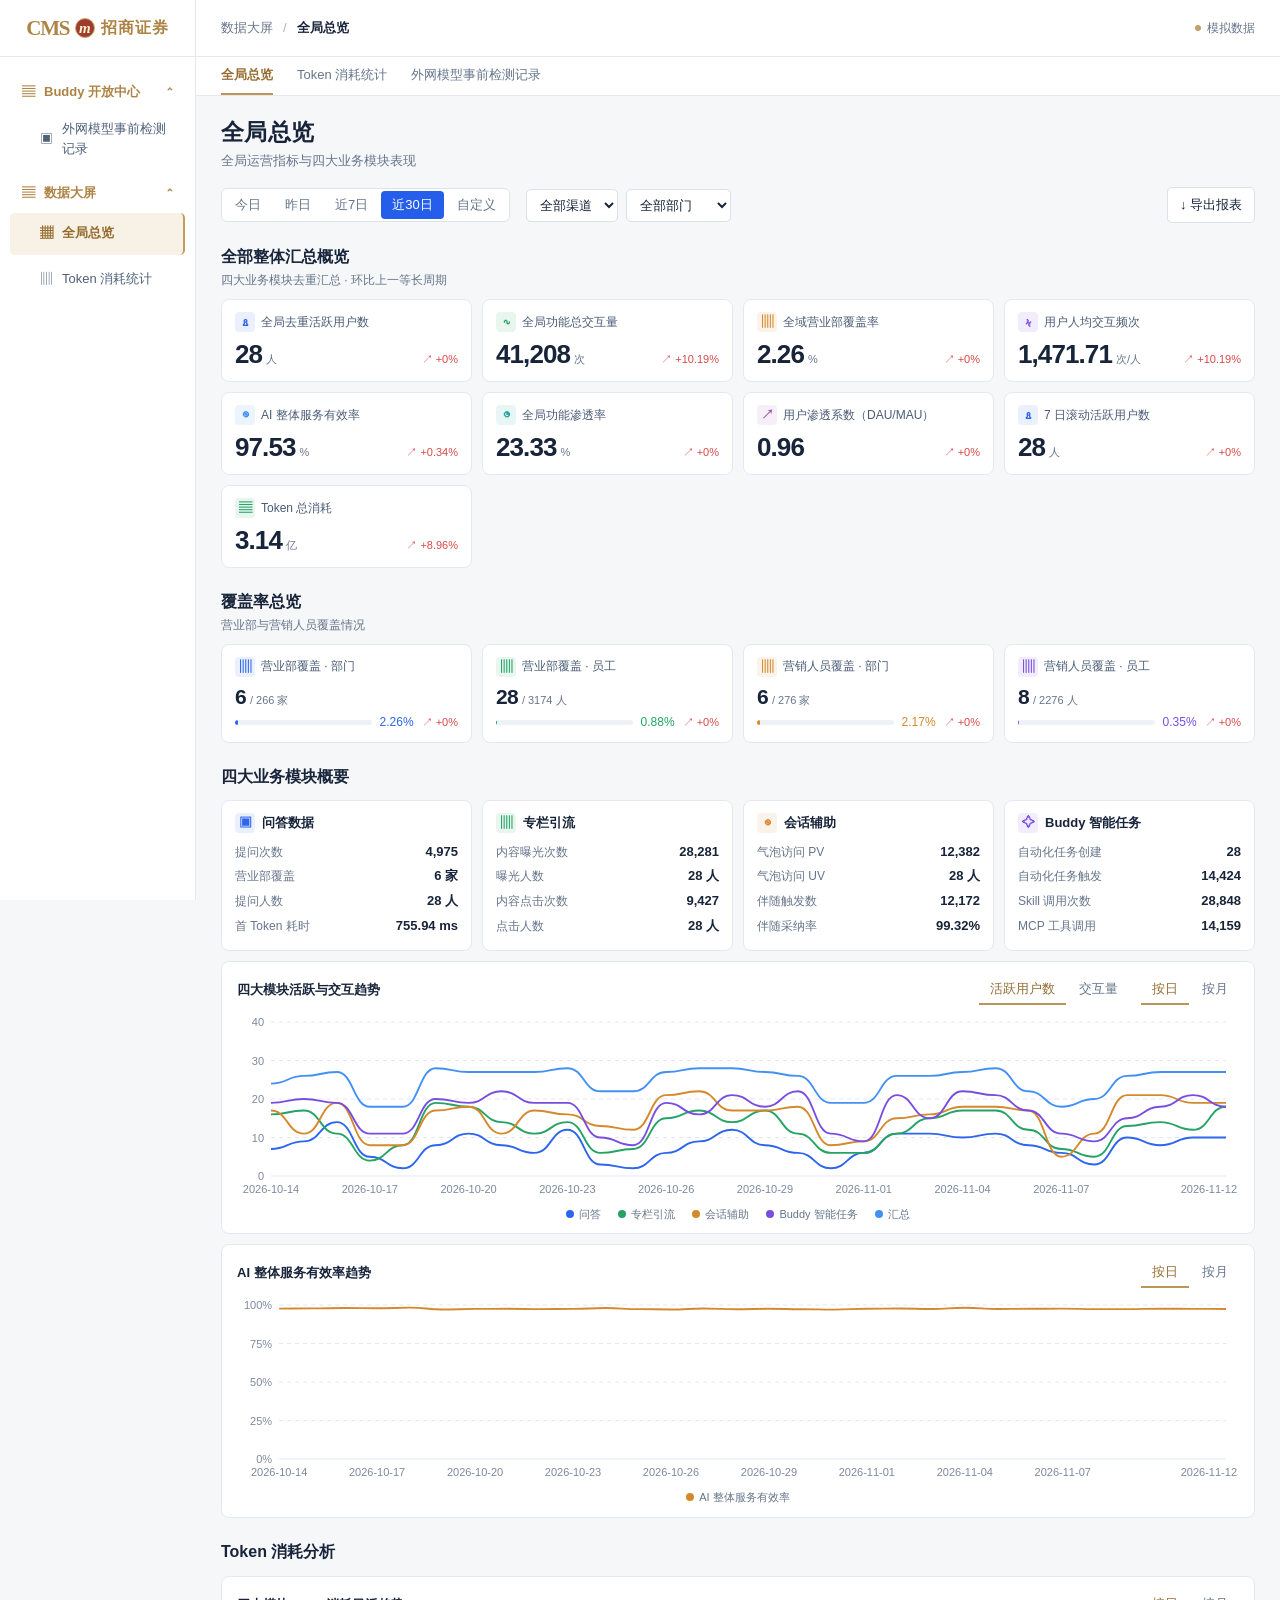
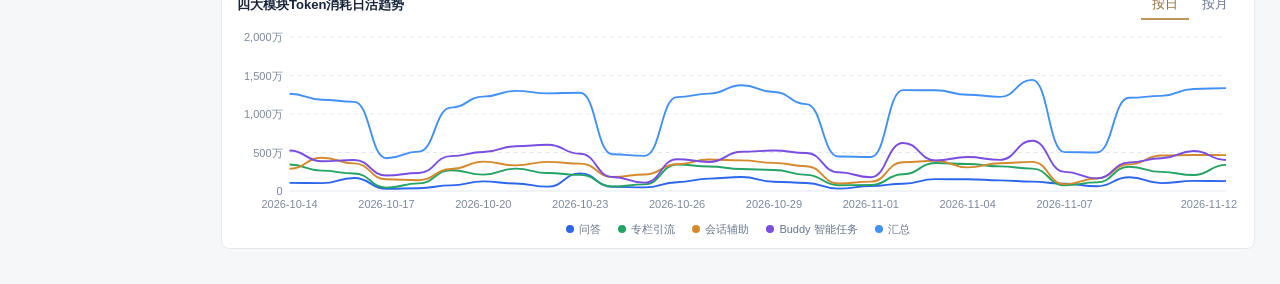
==== commit 704af13d: "Add files via upload" ====
--- a/index.html
+++ b/index.html
@@ -216,6 +216,11 @@
   <nav class="tabs" aria-label="页面切换"><a data-page="overview" href="#overview">全局总览</a><a data-page="token" href="#token">Token 消耗统计</a><a data-page="validation" href="#validation">外网模型事前检测记录</a></nav>
   <main id="main"></main>
 </div>
+<dialog id="validation-detail-dialog" aria-labelledby="validation-detail-title">
+  <header class="dialog-head"><h2 id="validation-detail-title">任务详情</h2><button type="button" data-detail-close aria-label="关闭任务详情">×</button></header>
+  <div class="dialog-body"><dl id="validation-detail-content" style="margin:0;display:grid;grid-template-columns:120px minmax(0,1fr);gap:0"></dl></div>
+  <footer class="dialog-foot"><button type="button" data-detail-close>关闭</button></footer>
+</dialog>
 <dialog id="validation-export-dialog" aria-labelledby="validation-export-title" style="max-width:480px">
   <form id="validation-export-form">
     <header class="dialog-head"><h2 id="validation-export-title">导出时间范围</h2><button type="button" data-export-cancel aria-label="关闭">×</button></header>
@@ -294,8 +299,8 @@
 const tokenFrom = endDay-29*day;
 const tokenTo = endDay+day;
 const token = {
-  preset:"近30日",start:iso(tokenFrom),end:iso(tokenTo-day),
-  granularity:"day",space:new Set(),model:new Set(),group:new Set(),user:new Set(),
+  preset:"近30日",start:iso(tokenFrom)+"T00:00",end:iso(tokenTo-day)+"T23:59",
+  granularity:"auto",granularityNotice:"",space:new Set(),model:new Set(),group:new Set(),user:new Set(),
   dimension:"space",metric:"total",page:1,rankPage:1
 };
 const windows = {"今日":1,"昨日":1,"近7日":7,"近30日":30};
@@ -309,12 +314,13 @@
   {id:"rate",label:"请求成功率",unit:"%",read:a=>a.requests?a.successes/a.requests*100:null,format:decimal},
   {id:"answer",label:"平均回答耗时",unit:"s",read:a=>a.successes?a.answer/a.successes:null,format:decimal}
 ];
-const empty = () => ({requests:0,input:0,output:0,successes:0,effective:0,first:0,answer:0,users:new Set(),modules:moduleNames.map(()=>new Set()),moduleTokens:moduleNames.map(()=>0)});
+const empty = () => ({requests:0,input:0,output:0,successes:0,effective:0,first:0,answer:0,users:new Set(),modules:moduleNames.map(()=>new Set()),moduleTokens:moduleNames.map(()=>0),moduleRequests:moduleNames.map(()=>0)});
 function add(stats,record) {
   for (const key of ["requests","input","output","successes","effective","first","answer"]) stats[key] += record[key];
   stats.users.add(record.user);
   stats.modules[record.module].add(record.user);
   stats.moduleTokens[record.module] += record.input+record.output;
+  stats.moduleRequests[record.module] += record.requests;
 }
 function summarize(rows) {
   const stats = empty();
@@ -335,15 +341,32 @@
 function presetDates(state, preset) {
   const stop = preset === "昨日" ? endDay-day : endDay;
   const start = stop - (windows[preset]-1)*day;
-  state.start = iso(start);
-  state.end = iso(stop);
+  state.start = iso(start)+(state===token?"T00:00":"");
+  state.end = iso(stop)+(state===token?"T23:59":"");
+}
+const grainNames={five:"5分钟",hour:"小时",day:"日",month:"月"};
+function tokenBounds() { return [Date.parse(token.start+"Z"),Date.parse(token.end+"Z")+60000]; }
+function tokenSpan() { return Math.max(60000,Date.parse(token.end+"Z")-Date.parse(token.start+"Z")); }
+function automaticGrain() {
+  const span=tokenSpan();
+  return span<=3600000?"five":span<=day?"hour":span<=90*day?"day":"month";
+}
+function grainAllowed(value) {
+  return value==="auto" || value==="month" || tokenSpan()<={five:3600000,hour:day,day:90*day}[value];
+}
+function validateGrain() {
+  token.granularityNotice="";
+  if (!grainAllowed(token.granularity)) {
+    token.granularity="auto";
+    token.granularityNotice=`时间范围已扩大，已切换为自动（按${grainNames[automaticGrain()]}）`;
+  }
 }
 function dateFilter(state) {
   return `
-    <div class="segment" aria-label="日期快捷筛选">${[...Object.keys(windows),"自定义"].map(label=>`<button data-preset="${label}" aria-pressed="${state.preset===label}">${label}</button>`).join("")}</div>
+    <div class="segment" aria-label="日期快捷筛选">${[...(state===token?["近7日","近30日"]:Object.keys(windows)),"自定义"].map(label=>`<button data-preset="${label}" aria-pressed="${state.preset===label}">${label}</button>`).join("")}</div>
     <div class="date-range" ${state.preset==="自定义"?"":"hidden"}>
-      <input type="date" aria-label="开始时间" data-start value="${state.start}" required><span>至</span>
-      <input type="date" aria-label="结束时间" data-end value="${state.end}" required>
+      <input type="${state===token?"datetime-local":"date"}" step="${state===token?60:1}" aria-label="开始时间" data-start value="${state.start}" required><span>至</span>
+      <input type="${state===token?"datetime-local":"date"}" step="${state===token?60:1}" aria-label="结束时间" data-end value="${state.end}" required>
     </div>
     <p id="notice" role="status"></p>`;
 }
@@ -420,6 +443,7 @@
 }
 function overviewChart(id,title,active=false) {
   const mode = overview.modes[id]||"day";
+  if (id==="activity") return chartPanel(id,title,`<div style="display:flex;gap:12px;flex-wrap:wrap"><div class="segment" aria-label="趋势指标"><button data-activity-metric="users" aria-pressed="${overview.activityMetric!=="interactions"}">活跃用户数</button><button data-activity-metric="interactions" aria-pressed="${overview.activityMetric==="interactions"}">交互量</button></div><div class="segment" aria-label="趋势时间粒度">${["day","month"].map((value,index)=>`<button data-chart-mode="activity" data-mode="${value}" aria-pressed="${mode===value}">${["按日","按月"][index]}</button>`).join("")}</div></div>`);
   return chartPanel(id,title,`<div class="segment" aria-label="${title}时间粒度">${["day","month"].map((value,index)=>`<button data-chart-mode="${id}" data-mode="${value}" aria-pressed="${mode===value}">${(active?["日活","月活"]:["按日","按月"])[index]}</button>`).join("")}</div>`);
 }
 function renderOverview() {
@@ -433,11 +457,10 @@
     ${renderToolbar(overview)}
     ${section("全部整体汇总概览","四大业务模块去重汇总 · 环比上一等长周期",`<div class="grid4">${overviewLabels.map((label,index)=>statCard(label,overviewParts(values[index],index),index,comparison(values[index],earlier[index]))).join("")}</div>`)}
     ${section("覆盖率总览","营业部与营销人员覆盖情况",coverage(rows,previousRows))}
-    ${section("四大业务模块概要","",modules(rows)+overviewChart("activity",overview.modes.activity==="month"?"四大模块月活趋势":"四大模块日活趋势",true)+overviewChart("interactions","全局用户活跃与交互趋势")+overviewChart("effectiveness","AI 整体服务有效率趋势"))}
+    ${section("四大业务模块概要","",modules(rows)+overviewChart("activity","四大模块活跃与交互趋势")+overviewChart("effectiveness","AI 整体服务有效率趋势"))}
     ${section("Token 消耗分析","",overviewChart("token-total",overview.modes["token-total"]==="month"?"四大模块Token消耗月活趋势":"四大模块Token消耗日活趋势"))}`;
   const specs = {
-    activity:{series:[...moduleNames,"汇总"].map((name,index)=>({name,color:colors[index],read:a=>index===4?a.users.size:a.modules[index].size})),format:number,unit:"人"},
-    interactions:{series:[{name:"全局功能总交互量",color:colors[0],read:a=>a.requests,unit:"次"},{name:"全局去重活跃用户数",color:colors[1],read:a=>a.users.size,axis:"right",unit:"人"}],format:number,unit:"次",dualAxis:true},
+    activity:{series:[...moduleNames,"汇总"].map((name,index)=>({name,color:colors[index],read:a=>overview.activityMetric==="interactions"?(index===4?a.requests:a.moduleRequests[index]):(index===4?a.users.size:a.modules[index].size)})),format:number,unit:overview.activityMetric==="interactions"?"次":"人"},
     effectiveness:{series:[{name:"AI 整体服务有效率",color:colors[2],read:a=>a.requests?a.effective/a.requests*100:null}],format:decimal,unit:"%",max:100},
     "token-total":{series:[...moduleNames,"汇总"].map((name,index)=>({name,color:colors[index],read:a=>index===4?a.input+a.output:a.moduleTokens[index]})),format:short,unit:""}
   };
@@ -666,10 +689,12 @@
     <div class="filters">${dateFilter(token)}</div>
     <div class="filters">
       <label class="filter-label" for="granularity">时间粒度</label>
-      <select id="granularity" data-token-select="granularity">${Object.entries({five:"5 分钟",hour:"小时",day:"日",month:"月"}).map(([id,label])=>`<option value="${id}" ${id===token.granularity?"selected":""}>${label}</option>`).join("")}</select>
+      <select id="granularity" data-token-select="granularity">${Object.entries({auto:`自动（按${grainNames[automaticGrain()]}）`,...grainNames}).map(([id,label])=>`<option value="${id}" ${id===token.granularity?"selected":""} ${grainAllowed(id)?"":"disabled"}>${label}${grainAllowed(id)?"":id==="five"?"（限1小时内）":id==="hour"?"（限1天内）":"（限90天内）"}</option>`).join("")}</select>
       <span class="filter-label">${dimensions[token.dimension]}</span>
       ${token.dimension==="user"?`<button class="filter-btn" data-picker="user"><span>${users}</span><span aria-hidden="true">⌄</span></button>`:filterDropdown(token.dimension)}
       <button data-reset>重置筛选</button>
+      <span class="filter-label" title="5分钟粒度限1小时内，小时粒度限1天内，日粒度限90天内；请缩短时间范围后选择更细粒度。">ⓘ 5分钟限1小时内 · 小时限1天内 · 日限90天内</span>
+      <span role="status" style="color:#b5792e">${safe(token.granularityNotice)}</span>
     </div>
   </div>`;
 }
@@ -731,8 +756,8 @@
   renderTokenResults();
 }
 function renderTokenResults() {
-  const from = parseDay(token.start);
-  const to = parseDay(token.end)+day;
+  const [from,to] = tokenBounds();
+  const grain = token.granularity==="auto"?automaticGrain():token.granularity;
   const byUser = token.dimension==="user";
   const selected = byUser?selectedTokenUsers():token[token.dimension];
   const rows = records.filter(row=>row.time>=from && row.time<to
@@ -742,7 +767,7 @@
   const trendLabel = byUser?`用户调用趋势 · ${selected.size} 位用户`:dimensions[token.dimension]+"调用趋势";
   const trend = chartPanel("dimension-trend",trendLabel,`<select data-token-select="metric" aria-label="趋势指标">${metrics.map(item=>`<option value="${item.id}" ${item===metric?"selected":""}>${byUser?userTrendLabel(item):item.label}</option>`).join("")}</select>`,true);
   main.querySelector("#token-results").innerHTML = trend+dimensionTable(entries);
-  const data = buckets(rows,from,to,token.granularity);
+  const data = buckets(rows,from,to,grain);
   const labels = data.map(item=>item.label);
   const tokenMetric = ["input","output","total"].includes(metric.id);
   const format = tokenMetric?short:byUser?decimal:metric.format;
@@ -754,7 +779,7 @@
       return metric.read(stats);
     })
   }]:entries.map((entry,index)=>{
-    const values = buckets(rows.filter(row=>row[token.dimension]===entry.index),from,to,token.granularity);
+    const values = buckets(rows.filter(row=>row[token.dimension]===entry.index),from,to,grain);
     return {name:entry.name,color:colors[index],values:values.map(item=>metric.read(item.stats))};
   });
   const spec = {format,unit:metric.unit,max:metric.id==="rate"?100:null};
@@ -929,6 +954,9 @@
 function validationValues(record) {
   return [record.query,record.user,record.time,record.space,record.compute,record.compute==="内网"?(record.rules.join("、")||"—"):"—"];
 }
+document.querySelector("#validation-detail-dialog").addEventListener("click",event=>{
+  if (event.target.closest("[data-detail-close]")) event.currentTarget.close();
+});
 const exportDialog = document.querySelector("#validation-export-dialog");
 const exportForm = document.querySelector("#validation-export-form");
 const exportError = document.querySelector("#validation-export-error");
@@ -979,7 +1007,7 @@
   const current = validation.page = Math.max(1,Math.min(validation.page,pageCount));
   const rows = matching.slice((current-1)*pageSize,current*pageSize).map(record=>{
     const cells = validationValues(record).map(value=>`<td>${safe(value)}</td>`).join("");
-    return `<tr>${cells}<td><button class="record-export" data-validation-export="${record.id}" aria-label="导出第 ${record.id+1} 条记录">导出</button></td></tr>`;
+    return `<tr>${cells}<td><button class="record-export" data-validation-view="${record.id}" aria-label="查看第 ${record.id+1} 条记录">查看</button></td></tr>`;
   }).join("");
   main.querySelector("#validation-results").innerHTML = `
     <div class="table-wrap"><table class="record-table" aria-label="外网模型事前检测记录">
@@ -1084,9 +1112,17 @@
     main.querySelector('[data-validation-page][aria-current="page"]').focus({preventScroll:true});
     return;
   }
-  if (button.dataset.validationExport!==undefined) {
-    const record = validationRecords[Number(button.dataset.validationExport)];
-    downloadCsv([validationColumns,validationValues(record)],`外网模型事前检测记录_${record.id+1}.csv`);
+  if (button.dataset.validationView!==undefined) {
+    const record = validationRecords[Number(button.dataset.validationView)];
+    const values = validationValues(record);
+    document.querySelector("#validation-detail-content").innerHTML=validationColumns.map((label,index)=>`<dt style="padding:14px 0;color:var(--muted);border-bottom:1px solid var(--line)">${safe(label)}</dt><dd style="margin:0;padding:14px 0;overflow-wrap:anywhere;white-space:pre-wrap;border-bottom:1px solid var(--line)">${safe(values[index])}</dd>`).join("");
+    document.querySelector("#validation-detail-dialog").showModal();
+    return;
+  }
+  if (button.dataset.activityMetric) {
+    overview.activityMetric=button.dataset.activityMetric;
+    render();
+    main.querySelector(`[data-activity-metric="${overview.activityMetric}"]`).focus({preventScroll:true});
     return;
   }
   const {preset,chartMode,mode,legendId,series,dimension,tablePage,rankPage,picker:filter} = button.dataset;
@@ -1095,6 +1131,7 @@
     state.preset = preset;
     if (preset!=="自定义") presetDates(state,preset);
     if (state===token) {
+      validateGrain();
       token.page = 1;
       refreshTokenFilters();
     } else render();
@@ -1130,7 +1167,7 @@
   } else if (filter==="user") openUserPicker();
   else if (button.hasAttribute("data-export")) exportOverview();
   else if (button.hasAttribute("data-reset")) {
-    Object.assign(token,{preset:"近30日",granularity:"day",page:1});
+    Object.assign(token,{preset:"近30日",granularity:"auto",granularityNotice:"",page:1});
     presetDates(token,token.preset);
     token[token.dimension].clear();
     if (token.dimension==="user") token.group.clear();
@@ -1163,17 +1200,22 @@
     const state = page==="token"?token:overview;
     Object.assign(state,{start,end,preset:"自定义"});
     if (state===token) {
-      notice.textContent = "";
+      validateGrain();
       token.page = 1;
-      renderTokenResults();
+      refreshTokenFilters();
     } else render();
   } else if (input.dataset.overviewFilter) {
     overview[input.dataset.overviewFilter] = input.value;
     render();
     main.querySelector(`[data-overview-filter="${input.dataset.overviewFilter}"]`)?.focus({preventScroll:true});
   } else if (input.dataset.tokenSelect) {
+    if (input.dataset.tokenSelect==="granularity" && !grainAllowed(input.value)) return;
     token[input.dataset.tokenSelect] = input.value;
-    renderTokenResults();
+    if (input.dataset.tokenSelect==="granularity") {
+      token.granularityNotice="";
+      refreshTokenFilters();
+      main.querySelector("#granularity").focus({preventScroll:true});
+    } else renderTokenResults();
     if (input.dataset.tokenSelect==="metric") main.querySelector('[data-token-select="metric"]')?.focus({preventScroll:true});
   }
 });
